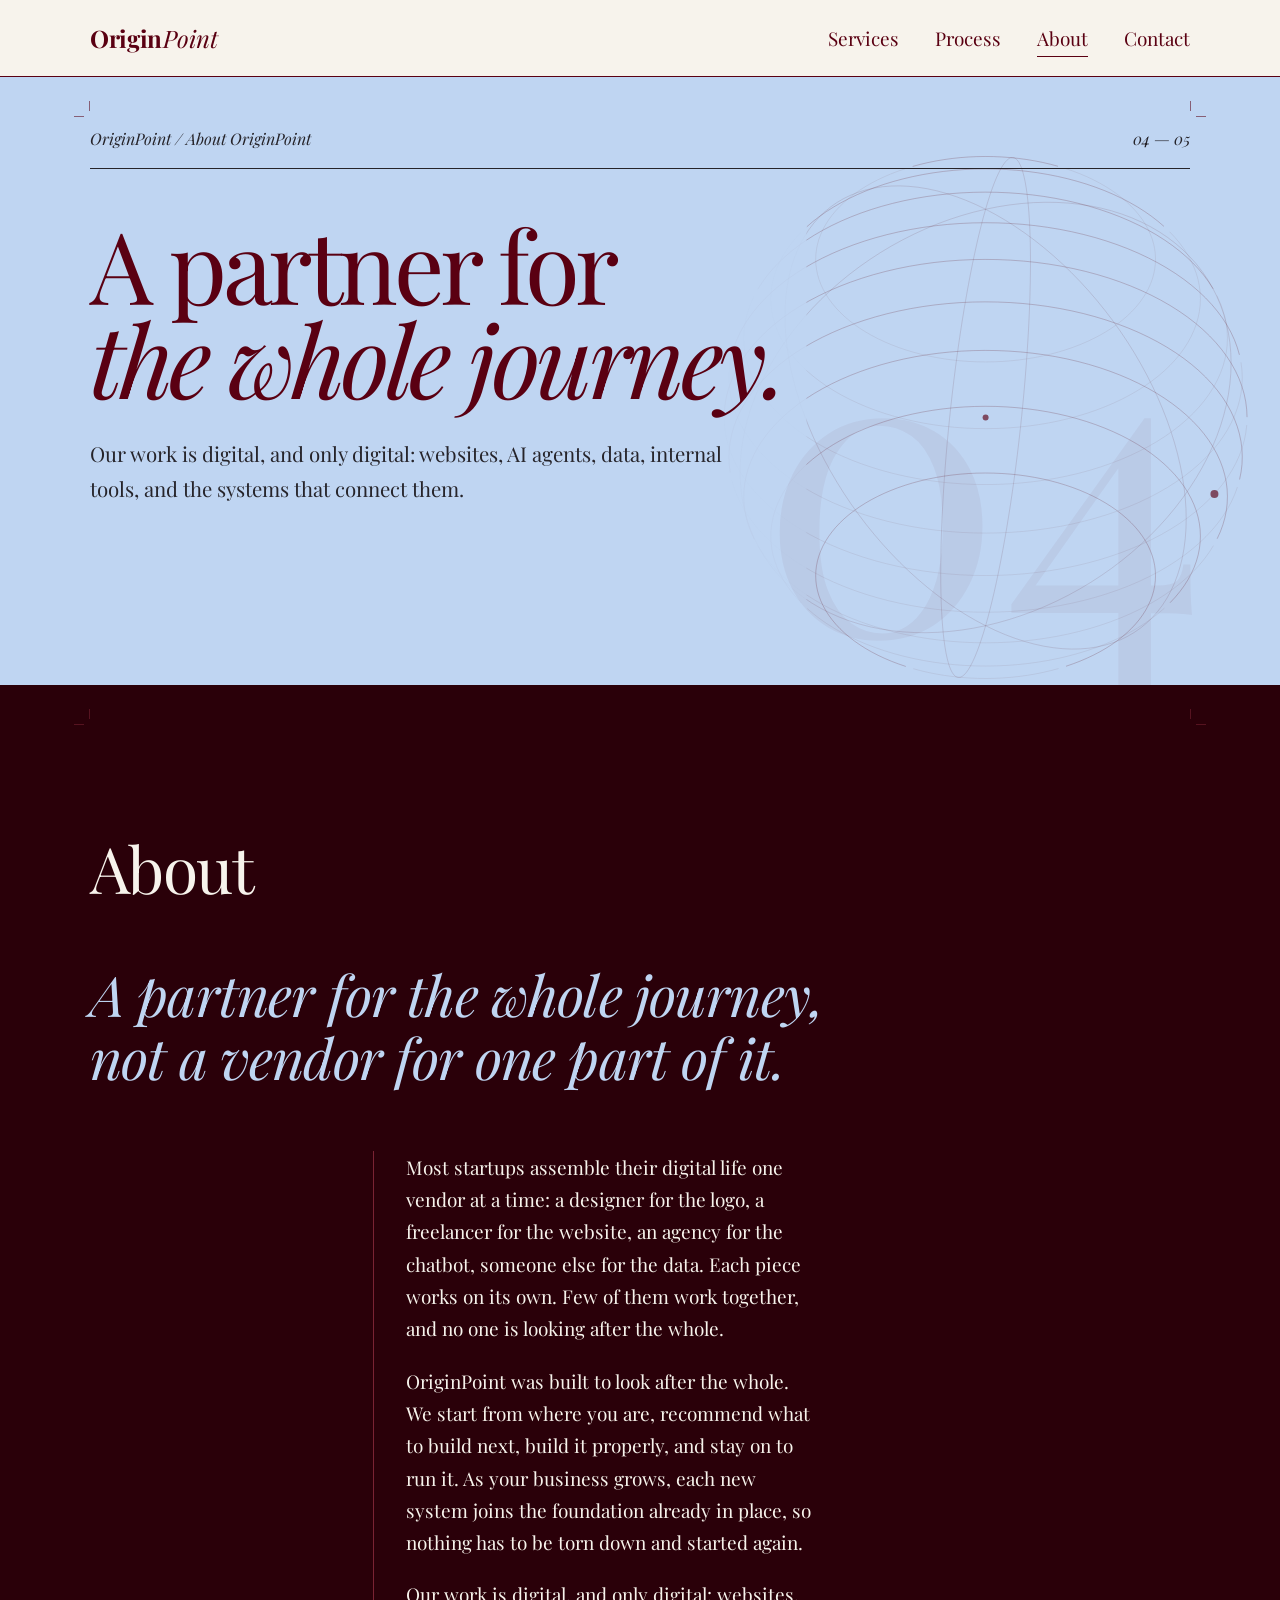
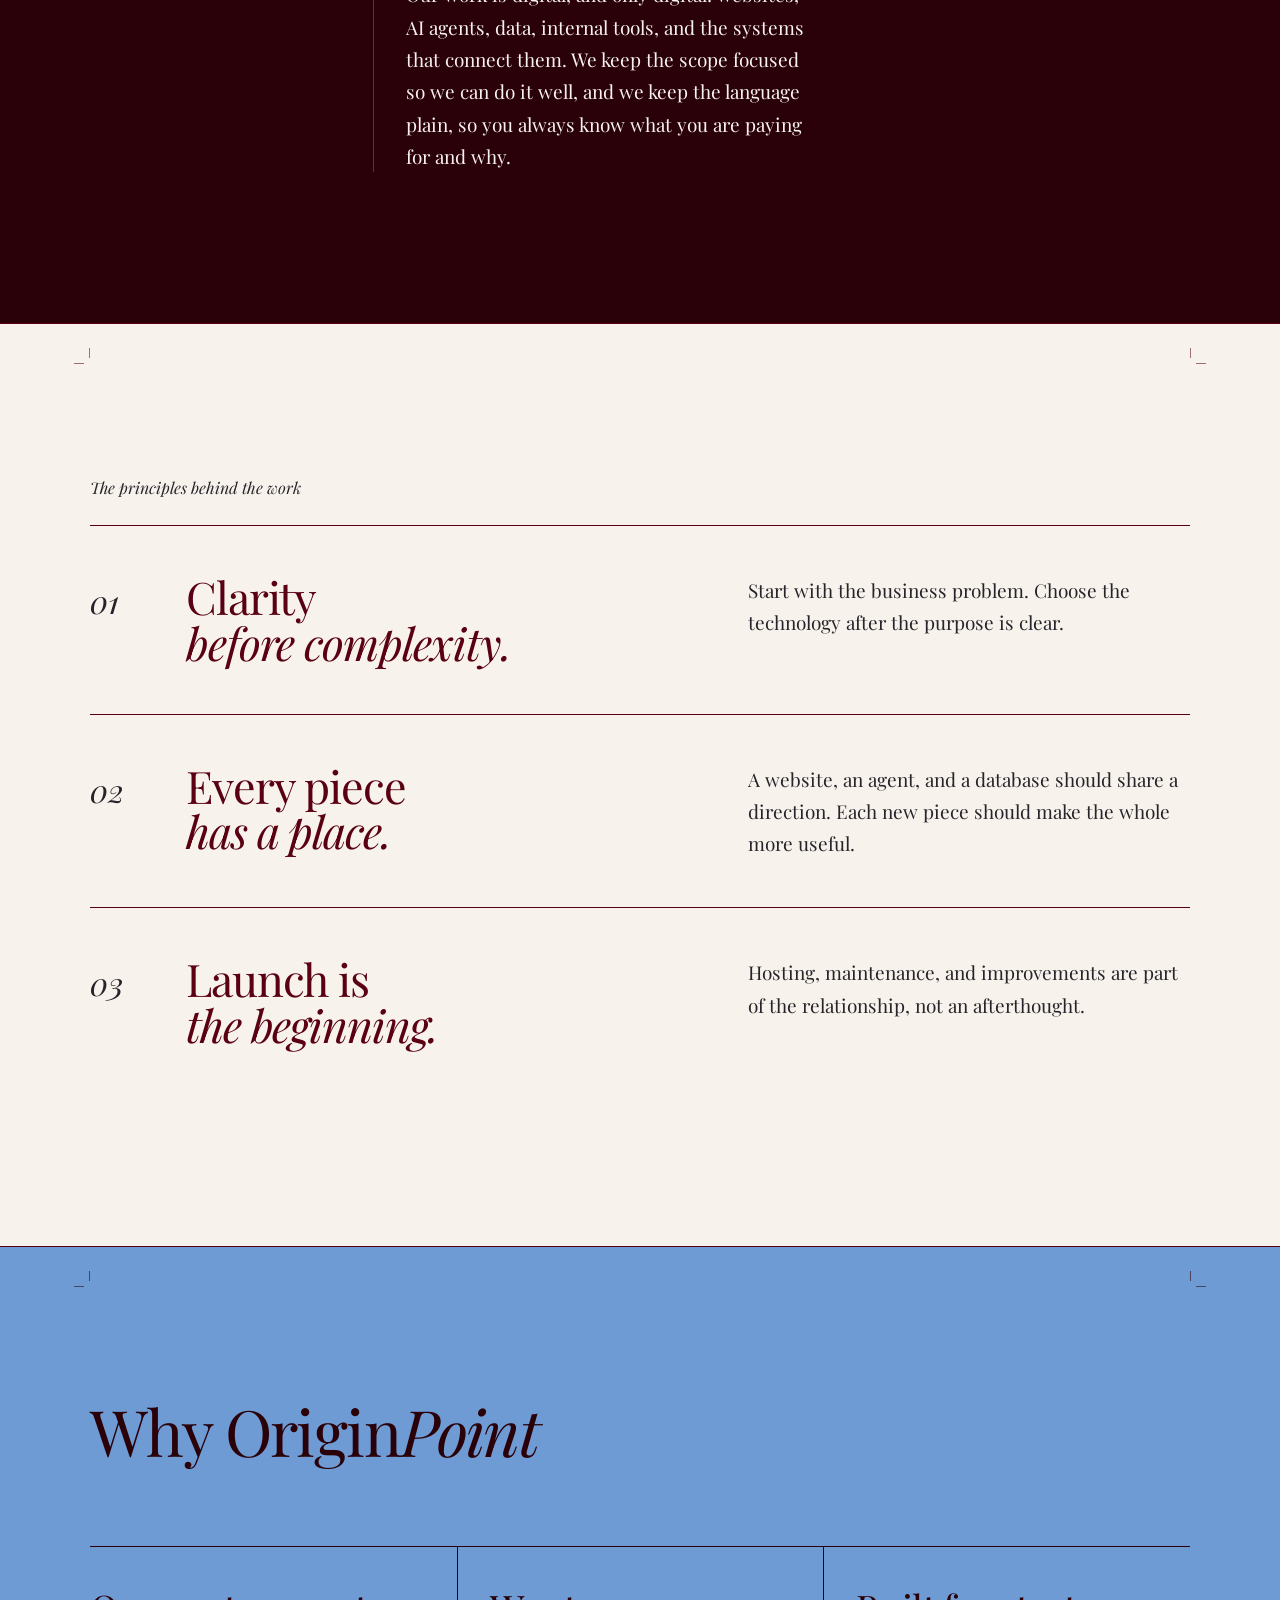
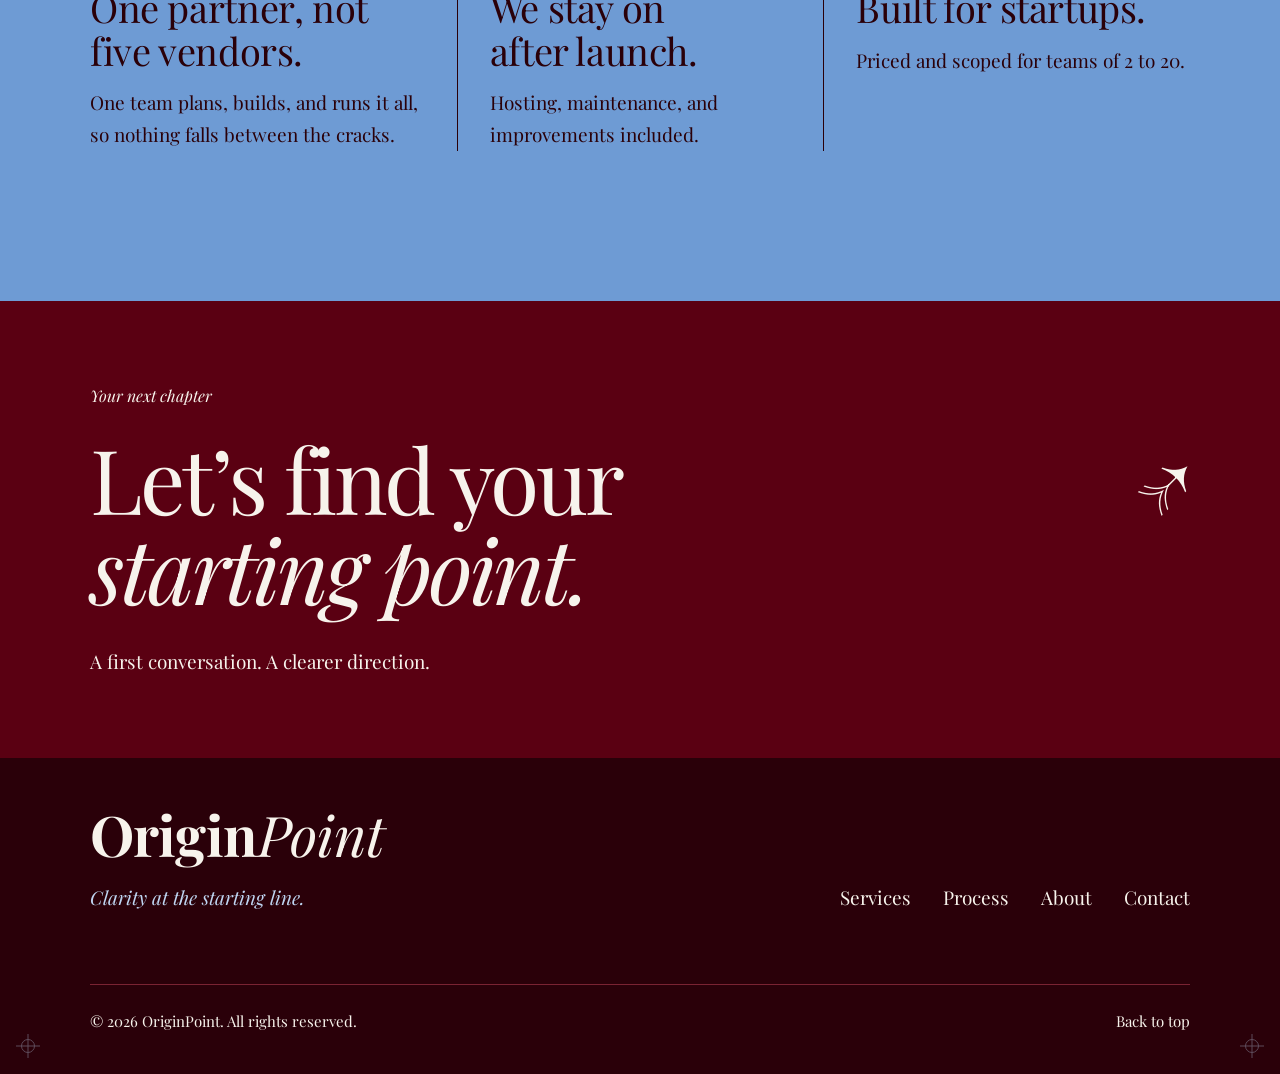
==== about.html @ c34316d6 "Cohesive motion and copy fixes across the site - flow.css/flow.js: one easing curve, the hero's head" ====
<!doctype html>
<html lang="en-GB">
<head>
  <meta charset="utf-8">
  <meta name="viewport" content="width=device-width, initial-scale=1">
  <title>Our approach — OriginPoint</title>
  <meta name="description" content="OriginPoint builds and manages everything digital a startup needs, from day zero onward: websites, AI agents, data, internal tools, and the integrations between them.">
  <meta name="theme-color" content="#F7F3EC">

  <meta property="og:type" content="website">
  <meta property="og:title" content="OriginPoint — Clarity at the starting line">
  <meta property="og:description" content="One digital partner for startups, from day zero onward.">

  <!-- Favicon: the origin point — a ring and a dot, in brand colours -->
  <link rel="icon" href="data:image/svg+xml,%3Csvg xmlns='http://www.w3.org/2000/svg' viewBox='0 0 32 32'%3E%3Crect width='32' height='32' fill='%23BFD5F2'/%3E%3Ccircle cx='16' cy='16' r='9.5' fill='none' stroke='%235A0012' stroke-width='1.5'/%3E%3Ccircle cx='16' cy='16' r='3' fill='%235A0012'/%3E%3C/svg%3E">

  <link rel="preconnect" href="https://fonts.googleapis.com">
  <link rel="preconnect" href="https://fonts.gstatic.com" crossorigin>
  <link rel="stylesheet" href="https://fonts.googleapis.com/css2?family=Playfair+Display:ital,wght@0,400..700;1,400..700&display=swap">
  <link rel="stylesheet" href="styles.css">
  <link rel="stylesheet" href="flow.css">

  <!-- Flags that JS is available, so the menu and reveals can start in their resting state -->
  <script>document.documentElement.classList.add("js");</script>
</head>

<body id="top">
  <a class="skip-link" href="#main">Skip to content</a>

  <!-- Registration mark from the brand sheet, drawn once and reused -->
  <svg class="sprite" aria-hidden="true" focusable="false">
    <symbol id="reg-mark" viewBox="0 0 24 24">
      <circle cx="12" cy="12" r="6.5" fill="none" stroke="currentColor"/>
      <path d="M12 0v24M0 12h24" fill="none" stroke="currentColor"/>
    </symbol>
  </svg>

  <!-- ============ 1. Header ============ -->
  <header class="site-header">
    <div class="container site-header__inner">
      <a class="logo" href="index.html"><span class="logo__origin">Origin</span><span class="logo__point">Point</span></a>

      <button class="nav-toggle" type="button" aria-expanded="false" aria-controls="site-nav">Menu</button>

      <nav class="site-nav" id="site-nav" aria-label="Primary">
        <ul class="site-nav__list" role="list">
          <li><a class="site-nav__link" href="services.html">Services</a></li>
          <li><a class="site-nav__link" href="process.html">Process</a></li>
          <li><a class="site-nav__link" href="about.html" aria-current="page">About</a></li>
          <li><a class="site-nav__link" href="contact.html">Contact</a></li>
        </ul>
      </nav>
    </div>
  </header>

  <main id="main"><section class="page-intro section section--sky"><div class="container"><div class="folio"><span>OriginPoint / About OriginPoint</span><span>04 — 05</span></div><h1>A partner for<br><i>the whole journey.</i></h1><p class="page-lede">Our work is digital, and only digital: websites, AI agents, data, internal tools, and the systems that connect them.</p><div class="chapter-symbol" aria-hidden="true">04</div></div></section><section class="section section--ink" id="about" aria-labelledby="about-title">
      <div class="container about">
        <h2 id="about-title">About</h2>
        <p class="pullquote">A partner for the whole journey, not a vendor for one part of it.</p>

        <div class="about__body">
          <p>Most startups assemble their digital life one vendor at a time: a designer for the logo, a freelancer for the website, an agency for the chatbot, someone else for the data. Each piece works on its own. Few of them work together, and no one is looking after the whole.</p>
          <p>OriginPoint was built to look after the whole. We start from where you are, recommend what to build next, build it properly, and stay on to run it. As your business grows, each new system joins the foundation already in place, so nothing has to be torn down and started again.</p>
          <p>Our work is digital, and only digital: websites, AI agents, data, internal tools, and the systems that connect them. We keep the scope focused so we can do it well, and we keep the language plain, so you always know what you are paying for and why.</p>
        </div>
      </div>
    </section><section class="section section--ivory"><div class="container"><p class="eyebrow">The principles behind the work</p><div class="principles"><article><span>01</span><h2>Clarity<br><i>before complexity.</i></h2><p>Start with the business problem. Choose the technology after the purpose is clear.</p></article><article><span>02</span><h2>Every piece<br><i>has a place.</i></h2><p>A website, an agent, and a database should share a direction. Each new piece should make the whole more useful.</p></article><article><span>03</span><h2>Launch is<br><i>the beginning.</i></h2><p>Hosting, maintenance, and improvements are part of the relationship, not an afterthought.</p></article></div></div></section><section class="section section--plate" id="why" aria-labelledby="why-title">
      <div class="container">
        <header class="section-head">
          <h2 id="why-title">Why Origin<span class="lockup-point">Point</span></h2>
        </header>

        <ul class="reasons" role="list">
          <li class="reason">
            <h3 class="reason__title">One partner, not five vendors.</h3>
            <p class="reason__desc">One team plans, builds, and runs it all, so nothing falls between the cracks.</p>
          </li>
          <li class="reason">
            <h3 class="reason__title">We stay on after launch.</h3>
            <p class="reason__desc">Hosting, maintenance, and improvements included.</p>
          </li>
          <li class="reason">
            <h3 class="reason__title">Built for startups.</h3>
            <p class="reason__desc">Priced and scoped for teams of 2 to 20.</p>
          </li>
        </ul>
      </div>
    </section><section class="section section--burgundy next-step"><div class="container"><p class="eyebrow">Your next chapter</p><a class="giant-link" href="contact.html">Let’s find your<br><i>starting point.</i><span aria-hidden="true">↗</span></a><p>A first conversation. A clearer direction.</p></div></section></main><footer class="site-footer">
    <svg class="reg reg--bl" aria-hidden="true" focusable="false"><use href="#reg-mark"/></svg>
    <svg class="reg reg--br" aria-hidden="true" focusable="false"><use href="#reg-mark"/></svg>

    <div class="container">
      <div class="site-footer__top">
        <div class="site-footer__brand">
          <a class="logo logo--large" href="index.html"><span class="logo__origin">Origin</span><span class="logo__point">Point</span></a>
          <p class="site-footer__tagline">Clarity at the starting line.</p>
        </div>

        <nav aria-label="Footer">
          <ul class="footer-nav" role="list">
            <li><a href="services.html">Services</a></li>
            <li><a href="process.html">Process</a></li>
            <li><a href="about.html">About</a></li>
            <li><a href="contact.html">Contact</a></li>
          </ul>
        </nav>
      </div>

      <div class="site-footer__bottom">
        <p>© <span id="year">2026</span> OriginPoint. All rights reserved.</p>
        <a href="#top">Back to top</a>
      </div>
    </div>
  </footer>

  <script src="site.js" defer></script>
  <script src="flow.js" defer></script></body></html>
---- styles.css ----
/* ==========================================================================
   OriginPoint — styles.css
   Mobile-first. Grouped in page order: tokens, base, shared components,
   then one block per section. Each block carries its own breakpoints.

   Breakpoints
     40em  (640px)  — header nav goes inline
     48em  (768px)  — hero lines stack, three-up reasons
     56em  (896px)  — offset service grid, alternating timeline, two-column about/contact
     64em  (1024px) — hero hint moves to the corner

   Layering (root stacking context)
     section backgrounds, grain, crop marks ....... z auto
     hero ripple canvas (bleeds into Services) .... z 1
     section content ............................... z 2
     sticky header .................................. z 50
   ========================================================================== */


/* --------------------------------------------------------------------------
   1. Tokens
   -------------------------------------------------------------------------- */
:root {
  /* Brand colours */
  --color-burgundy: #5A0012;   /* Deep Burgundy — logo, headings, accents, hairlines */
  --color-ink: #2A0009;        /* Near-black ink — dark fields, display type */
  --color-ink-light: #7A2333;  /* Lighter ink — numerals, hairlines on dark fields */
  --color-sky: #BFD5F2;        /* Pale Sky Blue — the hero field */
  --color-plate: #6E9BD4;      /* Deep plate blue — large rich fields */
  --color-wash: #E4EDF9;       /* Pale wash — quiet blue fields */
  --color-ivory: #F7F3EC;      /* Soft Ivory — header, cards, paper sections */
  --color-paper: #EFE8DC;      /* Warm paper — letter-like fields */
  --color-charcoal: #26242A;   /* Muted Charcoal — body copy on light fields */

  /* Contextual colours: each section re-points these */
  --text: var(--color-charcoal);
  --heading: var(--color-burgundy);
  --accent: var(--color-burgundy);
  --line: var(--color-burgundy);
  --focus: var(--color-burgundy);

  /* Type: a steep scale, so display sizes jump well clear of body copy */
  --font-serif: "Playfair Display", Georgia, "Times New Roman", serif;
  --step--1: 0.9375rem;                                   /* small italic labels */
  --step-0: clamp(1.0625rem, 1rem + 0.25vw, 1.1875rem);   /* body               */
  --step-1: clamp(1.375rem, 1.2rem + 0.7vw, 1.75rem);     /* h3                 */
  --step-2: clamp(1.25rem, 1.05rem + 0.9vw, 1.75rem);     /* intros, ledes      */
  --step-3: clamp(2.625rem, 1.6rem + 3vw, 4.25rem);       /* h2: 48px+ desktop  */
  --step-4: clamp(3rem, 0.5rem + 7.8vw, 7.5rem);          /* h1: 88px+ desktop  */
  --step-quote: clamp(2.125rem, 1.1rem + 3.6vw, 3.5rem);  /* pull-quote: 56px   */

  /* Lines and layout */
  --hairline: 1px solid var(--line);
  --content-width: 68.75rem;   /* 1100px */
  --measure: 56ch;             /* ≈72 characters of Playfair: under the 75 limit */
  --gutter: clamp(1.25rem, 5vw, 2.5rem);
  --section-space: clamp(5rem, 3rem + 8vw, 10rem);
  --header-height: 4rem;
}

@media (min-width: 40em) {
  :root { --header-height: 4.75rem; }
}


/* --------------------------------------------------------------------------
   2. Base
   -------------------------------------------------------------------------- */
*,
*::before,
*::after {
  box-sizing: border-box;
}

html {
  background-color: var(--color-ivory);
  -webkit-text-size-adjust: 100%;
  text-size-adjust: 100%;
  /* Anchor targets land below the sticky header. No smooth scrolling:
     motion is reserved for the three deliberate moments. */
  scroll-padding-top: var(--header-height);
}

body {
  margin: 0;
  background-color: var(--color-ivory);
  color: var(--text);
  font-family: var(--font-serif);
  font-size: var(--step-0);
  font-weight: 400;
  line-height: 1.7;
  font-kerning: normal;
  -webkit-font-smoothing: antialiased;
}

h1, h2, h3, p, ul, ol {
  margin: 0;
}

ul[role="list"],
ol[role="list"] {
  list-style: none;
  padding: 0;
}

h1, h2, h3 {
  color: var(--heading);
  font-weight: 400;
  line-height: 1.1;
  letter-spacing: -0.015em;
  text-wrap: balance;
}

h2 {
  font-size: var(--step-3);
  line-height: 1.02;
  letter-spacing: -0.025em;
}

h3 {
  font-size: var(--step-1);
  font-weight: 500;
  line-height: 1.25;
  letter-spacing: -0.01em;
}

p {
  text-wrap: pretty;
}

a {
  color: var(--accent);
  text-decoration-thickness: 1px;
  text-underline-offset: 0.25em;
}

svg {
  display: block;
}

input, button, select, textarea {
  font: inherit;
  color: inherit;
}

[hidden] {
  display: none !important;
}

::selection {
  background-color: var(--color-burgundy);
  color: var(--color-ivory);
}

/* Visible keyboard focus everywhere; the colour follows the field */
:focus-visible {
  outline: 2px solid var(--focus);
  outline-offset: 3px;
}


/* --------------------------------------------------------------------------
   3. Shared components
   -------------------------------------------------------------------------- */

/* Layout container: ~1100px max, side gutters on small screens */
.container {
  width: min(100% - 2 * var(--gutter), var(--content-width));
  margin-inline: auto;
}

.sprite {
  position: absolute;
  width: 0;
  height: 0;
  overflow: hidden;
}

/* Skip link: off-screen until focused */
.skip-link {
  position: absolute;
  top: 0.75rem;
  left: var(--gutter);
  z-index: 100;
  padding: 0.625rem 1rem;
  background-color: var(--color-burgundy);
  color: var(--color-ivory);
  text-decoration: none;
  transform: translateY(-200%);
}

.skip-link:focus {
  transform: none;
}

/* Logo lockup: bold roman "Origin" + italic "Point", set tight.
   Sized in em so it scales from the header to the footer unchanged. */
.logo {
  display: inline-block;
  color: var(--color-burgundy);
  font-family: var(--font-serif);
  font-size: 1.375rem;
  line-height: 1;
  letter-spacing: -0.015em;
  text-decoration: none;
  white-space: nowrap;
}

.logo__origin {
  font-weight: 700;
}

.logo__point {
  font-style: italic;
  font-weight: 400;
  letter-spacing: 0;
  margin-left: 0.03em;  /* keeps the italic P's foot clear of the n */
}

.logo--large {
  font-size: clamp(2.25rem, 1.5rem + 3vw, 3.5rem);
}

@media (min-width: 40em) {
  .logo { font-size: 1.5rem; }
  .logo--large { font-size: clamp(2.25rem, 1.5rem + 3vw, 3.5rem); }
}

/* "Point" in display type follows the logo: italic */
.lockup-point {
  font-style: italic;
  margin-left: 0.02em;
}

/* Primary button: burgundy fill, ivory text, square corners */
.button {
  display: inline-flex;
  align-items: center;
  justify-content: center;
  min-height: 3.5rem;
  padding: 0.75rem 2rem;
  border: 1px solid var(--color-burgundy);
  border-radius: 0;
  background-color: var(--color-burgundy);
  color: var(--color-ivory);
  font-size: 1.125rem;
  line-height: 1.2;
  text-decoration: none;
  cursor: pointer;
}

.button:hover {
  background-color: transparent;
  color: var(--color-burgundy);
}

/* Section scaffolding */
.section {
  color: var(--text);
  position: relative;
  padding-block: var(--section-space);
}

.section + .section {
  border-top: 1px solid var(--color-burgundy);
}

/* Content sits above the backgrounds and above the hero canvas's bleed */
.section > .container {
  position: relative;
  z-index: 2;
}

/* Fields, and the contextual colours each one sets */
.section--sky   { background-color: var(--color-sky); }
.section--ivory { background-color: var(--color-ivory); }
.section--paper { background-color: var(--color-paper); }
.section--wash  { background-color: var(--color-wash); }

.section--plate {
  background-color: var(--color-plate);
  --text: var(--color-ink);
  --heading: var(--color-ink);
  --accent: var(--color-ink);
  --line: var(--color-ink);
  --focus: var(--color-ink);
}

.section--ink {
  background-color: var(--color-ink);
  --text: var(--color-ivory);
  --heading: var(--color-ivory);
  --accent: var(--color-sky);
  --line: var(--color-ink-light);
  --focus: var(--color-sky);
}

.section-head {
  margin-bottom: clamp(3rem, 2rem + 4vw, 6rem);
}

.section-intro {
  max-width: 29em;
  margin-top: clamp(1.25rem, 1rem + 1vw, 2rem);
  font-size: var(--step-2);
  line-height: 1.5;
}

/* Paper grain: ivory and paper fields only, well behind the content */
.section--grain::before {
  content: "";
  position: absolute;
  inset: 0;
  pointer-events: none;
  opacity: 0.04;
  background-image: url("data:image/svg+xml,%3Csvg xmlns='http://www.w3.org/2000/svg' width='180' height='180'%3E%3Cfilter id='g'%3E%3CfeTurbulence type='fractalNoise' baseFrequency='0.9' numOctaves='3' stitchTiles='stitch'/%3E%3CfeColorMatrix values='1 0 0 0 0 1 0 0 0 0 1 0 0 0 0 0 0 0 0 1'/%3E%3C/filter%3E%3Crect width='100%25' height='100%25' filter='url(%23g)'/%3E%3C/svg%3E");
  background-size: 180px 180px;
}

/* Crop marks at the top corners of each section's content area */
.section:not(.hero)::after {
  content: "";
  position: absolute;
  top: 1.5rem;
  left: 0;
  right: 0;
  width: calc(min(100% - 2 * var(--gutter), var(--content-width)) + 2rem);
  height: 1rem;
  margin-inline: auto;
  pointer-events: none;
  background-color: var(--line);
  opacity: 0.55;
  -webkit-mask:
    url("data:image/svg+xml,%3Csvg xmlns='http://www.w3.org/2000/svg' viewBox='0 0 16 16'%3E%3Cpath d='M15.5 0v10M0 15.5h10' stroke='%23000' fill='none'/%3E%3C/svg%3E") left top / 1rem 1rem no-repeat,
    url("data:image/svg+xml,%3Csvg xmlns='http://www.w3.org/2000/svg' viewBox='0 0 16 16'%3E%3Cpath d='M0.5 0v10M6 15.5h10' stroke='%23000' fill='none'/%3E%3C/svg%3E") right top / 1rem 1rem no-repeat;
  mask:
    url("data:image/svg+xml,%3Csvg xmlns='http://www.w3.org/2000/svg' viewBox='0 0 16 16'%3E%3Cpath d='M15.5 0v10M0 15.5h10' stroke='%23000' fill='none'/%3E%3C/svg%3E") left top / 1rem 1rem no-repeat,
    url("data:image/svg+xml,%3Csvg xmlns='http://www.w3.org/2000/svg' viewBox='0 0 16 16'%3E%3Cpath d='M0.5 0v10M6 15.5h10' stroke='%23000' fill='none'/%3E%3C/svg%3E") right top / 1rem 1rem no-repeat;
}

/* Registration crosshairs in the page corners */
.reg {
  position: absolute;
  z-index: 2;
  width: 1.5rem;
  height: 1.5rem;
  color: var(--line);
  opacity: 0.5;
  pointer-events: none;
}

.reg--tl { top: 1rem; left: 1rem; }
.reg--tr { top: 1rem; right: 1rem; }
.reg--bl { bottom: 1rem; left: 1rem; }
.reg--br { bottom: 1rem; right: 1rem; }


/* --------------------------------------------------------------------------
   4. Header
   -------------------------------------------------------------------------- */
.site-header {
  position: sticky;
  top: 0;
  z-index: 50;
  background-color: var(--color-ivory);
  border-bottom: 1px solid var(--color-burgundy);
}

.site-header__inner {
  display: flex;
  flex-wrap: wrap;
  align-items: center;
  justify-content: space-between;
  gap: 0.5rem 2rem;
  min-height: var(--header-height);
  padding-block: 0.625rem;
}

.site-nav__list {
  display: flex;
  flex-wrap: wrap;
  gap: 0.25rem 2.25rem;
}

.site-nav__link {
  color: var(--color-burgundy);
  text-decoration: none;
}

.site-nav__link:hover {
  text-decoration: underline;
}

/* Menu toggle: only shown on small screens, and only when JS is running */
.nav-toggle {
  display: none;
  align-items: center;
  min-height: 2.75rem;
  padding: 0.25rem 1.125rem;
  border: 1px solid var(--color-burgundy);
  border-radius: 0;
  background-color: transparent;
  color: var(--color-burgundy);
  font-size: var(--step--1);
  cursor: pointer;
}

.nav-toggle[aria-expanded="true"] {
  background-color: var(--color-burgundy);
  color: var(--color-ivory);
}

/* Small screens only */
@media (max-width: 39.9375em) {
  /* Without JS: links wrap onto a second row under the logo */
  .site-nav {
    flex-basis: 100%;
  }

  /* With JS: links collapse into a panel below the header */
  .js .nav-toggle {
    display: inline-flex;
  }

  .js .site-nav {
    display: none;
    position: absolute;
    top: calc(100% + 1px);  /* sit just below the header's hairline */
    left: 0;
    right: 0;
    background-color: var(--color-ivory);
    border-bottom: 1px solid var(--color-burgundy);
  }

  .js .site-header.is-open .site-nav {
    display: block;
  }

  .js .site-nav__list {
    flex-direction: column;
    gap: 0;
    width: min(100% - 2 * var(--gutter), var(--content-width));
    margin-inline: auto;
    padding-block: 0.5rem 1rem;
  }

  .js .site-nav__list li + li {
    border-top: 1px solid var(--color-burgundy);
  }

  .js .site-nav__link {
    display: block;
    padding-block: 0.875rem;
    font-size: 1.375rem;
  }
}


/* --------------------------------------------------------------------------
   5. Hero — type over the live ripple field
   -------------------------------------------------------------------------- */
.hero {
  display: flex;
  align-items: flex-end;
  min-height: calc(100vh - var(--header-height));
  min-height: calc(100svh - var(--header-height));
  padding-block: clamp(7rem, 16vh, 11rem) clamp(3.5rem, 9vh, 6.5rem);
  --heading: var(--color-ink);
}

/* Full-bleed; JS sizes its height to the hero plus a bleed into Services */
.hero__canvas {
  position: absolute;
  top: 0;
  left: 0;
  z-index: 1;
  display: block;
  width: 100%;
  height: 100%;
  pointer-events: none;
}

.hero__title {
  font-size: var(--step-4);
  line-height: 0.92;
  letter-spacing: -0.035em;
}

/* Echoes the logo: a roman line, then an italic one */
.hero__line--italic {
  color: var(--color-burgundy);
  font-style: italic;
  letter-spacing: -0.025em;
}

.hero__lede {
  max-width: 24em;
  margin-top: clamp(1.75rem, 1rem + 2.5vw, 3rem);
  font-size: var(--step-2);
  line-height: 1.5;
}

.hero__actions {
  margin-top: clamp(2rem, 1.5rem + 1.5vw, 3rem);
}

/* Interaction hint: only when JS runs and motion is allowed */
.hero__hint {
  display: none;
  width: fit-content;
  margin-top: 2rem;
  color: var(--color-burgundy);
  font-size: var(--step--1);
  font-style: italic;
}

.js .hero__hint {
  display: block;
}

.hero__hint-touch {
  display: none;
}

@media not all and (hover: hover) and (pointer: fine) {
  .hero__hint-pointer { display: none; }
  .hero__hint-touch   { display: inline; }
}

@media (prefers-reduced-motion: reduce) {
  .js .hero__hint { display: none; }
}

/* Lines stack where the brand sheet breaks them, once there's room */
@media (min-width: 48em) {
  .hero__line {
    display: block;
    width: fit-content;
  }
}

@media (min-width: 64em) {
  .hero__hint {
    position: absolute;
    right: 0;
    bottom: 0;
    margin: 0;
  }
}

/* --------------------------------------------------------------------------
   6. What we do — offset service cards
   Mobile: a staggered stack. Wide: a 12-column grid where the cards sit at
   different heights, card 3 steps in off the left edge, and card 4 drops
   through the section boundary into How we work.
   -------------------------------------------------------------------------- */
.services {
  --cross: 2.5rem;  /* how far card 4 crosses into the next field */
  display: grid;
  gap: 1.25rem;
  /* Cancel the section's bottom padding, then overshoot it by --cross */
  margin-bottom: calc(-1 * (var(--section-space) + var(--cross)));
}

.service {
  display: flex;
  flex-direction: column;
  padding: clamp(1.75rem, 1.25rem + 2vw, 3rem);
  border: 1px solid var(--color-burgundy);
  background-color: var(--color-ivory);
}

.service:nth-child(odd)  { margin-right: clamp(1.5rem, 8vw, 4rem); }
.service:nth-child(even) { margin-left: clamp(1.5rem, 8vw, 4rem); }

.service__index {
  display: block;
  margin-bottom: 1.5rem;
  color: var(--color-ink-light);
  font-size: clamp(2.5rem, 2rem + 2vw, 3.75rem);
  font-style: italic;
  line-height: 1;
  letter-spacing: -0.02em;
}

.service__title {
  font-size: clamp(1.5rem, 1.25rem + 1vw, 2.125rem);
  font-weight: 400;
}

.service__desc {
  max-width: var(--measure);
  margin-top: 1rem;
}

.service__stage {
  margin-top: auto;
  padding-top: 2rem;
  color: var(--color-burgundy);
  font-size: var(--step--1);
  font-style: italic;
}

/* Card 1: the core offer, set in solid burgundy */
.service--feature {
  --heading: var(--color-ivory);
  --focus: var(--color-sky);
  background-color: var(--color-burgundy);
  color: var(--color-ivory);
}

.service--feature .service__title {
  font-size: clamp(1.75rem, 1.3rem + 1.8vw, 2.75rem);
}

.service--feature .service__index,
.service--feature .service__stage {
  color: var(--color-sky);
}

.service--sky {
  background-color: var(--color-sky);
}

@media (min-width: 56em) {
  .services {
    --cross: 5rem;
    grid-template-columns: repeat(12, minmax(0, 1fr));
    column-gap: clamp(1.5rem, 3vw, 2.5rem);
    row-gap: 0;
    align-items: start;
  }

  .service:nth-child(n) {
    margin: 0;
  }

  .service:nth-child(1) {
    grid-column: 1 / span 6;
    grid-row: 1;
    min-height: 27rem;
  }

  .service:nth-child(2) {
    grid-column: 8 / span 5;
    grid-row: 1;
    margin-top: 9rem;
  }

  /* Steps one column in: deliberately off the left edge */
  .service:nth-child(3) {
    grid-column: 2 / span 5;
    grid-row: 2;
    margin-top: 3rem;
    margin-bottom: 10rem;
  }

  /* Bottom-aligned in its row, so exactly --cross of it crosses the boundary */
  .service:nth-child(4) {
    grid-column: 8 / span 5;
    grid-row: 2;
    align-self: end;
  }
}


/* --------------------------------------------------------------------------
   7. How we work — off-centre timeline
   Each stage has a rail with a pin and one ring; a hairline runs from each
   ring to the next. Wide screens set the rail at ~40% and alternate the
   content either side of it.
   -------------------------------------------------------------------------- */
.timeline {
  --pin: 0.625rem;
  --ring: 2.25rem;
  --rail: 2.25rem;
  --gap: clamp(2.75rem, 2rem + 3vw, 4.5rem);
  --pin-top: 0.48rem;                     /* centres the pin on the first text line */
  display: grid;
  gap: var(--gap);
}

.stage {
  display: grid;
  grid-template-columns: var(--rail) minmax(0, 1fr);
  column-gap: 1.25rem;
}

.stage__rail {
  position: relative;
  grid-column: 1;
  grid-row: 1 / span 2;
}

.stage__meta,
.stage__body {
  grid-column: 2;
}

.stage__pin {
  position: absolute;
  top: var(--pin-top);
  left: calc(50% - var(--pin) / 2);
  width: var(--pin);
  height: var(--pin);
  border-radius: 50%;
  background-color: var(--color-burgundy);
}

.stage__ring {
  position: absolute;
  top: calc(var(--pin-top) + var(--pin) / 2 - var(--ring) / 2);
  left: calc(50% - var(--ring) / 2);
  width: var(--ring);
  height: var(--ring);
  border: 1px solid var(--color-burgundy);
  border-radius: 50%;
}

/* The line: from the bottom of this ring to the top of the next */
.stage__rail::after {
  content: "";
  position: absolute;
  top: calc(var(--pin-top) + var(--pin) / 2 + var(--ring) / 2);
  bottom: calc(-1 * (var(--gap) + var(--pin-top) + var(--pin) / 2 - var(--ring) / 2));
  left: calc(50% - 0.5px);
  border-left: 1px solid var(--color-burgundy);
}

.stage:last-child .stage__rail::after {
  display: none;
}

.stage__meta {
  font-size: var(--step--1);
  font-style: italic;
}

.stage__number {
  color: var(--color-burgundy);
}

.stage__title {
  margin-top: 0.25rem;
  font-size: clamp(1.5rem, 1.2rem + 1.2vw, 2.25rem);
  font-weight: 400;
}

.stage__desc {
  max-width: var(--measure);
  margin-top: 0.5rem;
}

@media (min-width: 56em) {
  .timeline {
    --rail: 5rem;
    --title-lh: calc(clamp(1.5rem, 1.2rem + 1.2vw, 2.25rem) * 1.2);
    --pin-top: calc(var(--title-lh) / 2 - var(--pin) / 2);
  }

  .stage {
    grid-template-columns: minmax(0, 4fr) var(--rail) minmax(0, 6fr);
    column-gap: 0;
  }

  .stage__rail {
    grid-column: 2;
    grid-row: 1;
  }

  .stage__meta,
  .stage__body {
    grid-row: 1;
  }

  /* Odd stages: label left of the line, content right */
  .stage:nth-child(odd) .stage__meta { grid-column: 1; padding-right: 1.75rem; text-align: right; }
  .stage:nth-child(odd) .stage__body { grid-column: 3; padding-left: 1.75rem; }

  /* Even stages: content left of the line, label right */
  .stage:nth-child(even) .stage__body { grid-column: 1; padding-right: 1.75rem; text-align: right; }
  .stage:nth-child(even) .stage__meta { grid-column: 3; padding-left: 1.75rem; }

  .stage:nth-child(even) .stage__desc {
    margin-left: auto;
  }

  .stage__number {
    display: block;
    font-size: var(--step-1);
    line-height: var(--title-lh);
  }

  .stage__when {
    display: block;
    margin-top: 0.25rem;
  }

  .stage__sep {
    display: none;
  }

  .stage__title {
    margin-top: 0;
    line-height: 1.2;
  }
}


/* --------------------------------------------------------------------------
   8. Why OriginPoint — the plate-blue field
   -------------------------------------------------------------------------- */
.reasons {
  display: grid;
  border-top: 1px solid var(--line);
}

.reason {
  padding-block: 2rem;
}

.reason + .reason {
  border-top: 1px solid var(--line);
}

.reason__title {
  font-size: clamp(1.625rem, 1.2rem + 1.5vw, 2.375rem);
  font-weight: 400;
  line-height: 1.12;
}

.reason__desc {
  max-width: 24em;
  margin-top: 0.875rem;
}

@media (min-width: 48em) {
  .reasons {
    grid-template-columns: repeat(3, minmax(0, 1fr));
  }

  .reason {
    padding: 2.5rem 2rem 0;
  }

  .reason:first-child { padding-left: 0; }
  .reason:last-child  { padding-right: 0; }

  .reason + .reason {
    border-top: 0;
    border-left: 1px solid var(--line);
  }
}


/* --------------------------------------------------------------------------
   9. About — the dark field
   A wide pull-quote, then a narrow column of prose inset from the left,
   with the space to its right left open.
   -------------------------------------------------------------------------- */
.about {
  display: grid;
  row-gap: clamp(2rem, 1.5rem + 3vw, 4rem);
}

.pullquote {
  max-width: 17em;
  color: var(--color-sky);
  font-size: var(--step-quote);
  font-style: italic;
  line-height: 1.12;
  letter-spacing: -0.015em;
  text-wrap: balance;
}

.about__body {
  max-width: 30em;
  padding-left: 1.25rem;
  border-left: 1px solid var(--line);
}

.about__body p + p {
  margin-top: 1.25rem;
}

@media (min-width: 56em) {
  .about {
    grid-template-columns: repeat(12, minmax(0, 1fr));
    column-gap: 2rem;
  }

  .about > h2      { grid-column: 1 / -1; }
  .pullquote       { grid-column: 1 / span 11; }
  .about__body     { grid-column: 4 / span 5; padding-left: 2rem; }
}


/* --------------------------------------------------------------------------
   10. Contact — the paper field
   -------------------------------------------------------------------------- */
.contact {
  display: grid;
  gap: 2.5rem;
}

.contact__intro .section-intro {
  max-width: 20em;
}

.form {
  display: grid;
  gap: 1.625rem;
}

.form__note {
  font-size: var(--step--1);
  font-style: italic;
}

.field__label {
  display: block;
  margin-bottom: 0.5rem;
  color: var(--color-burgundy);
  font-weight: 500;
  line-height: 1.4;
}

.field__hint {
  margin: -0.25rem 0 0.5rem;
  font-size: var(--step--1);
  font-style: italic;
}

.field__control {
  display: block;
  width: 100%;
  min-height: 3.25rem;
  padding: 0.75rem 1rem;
  border: 1px solid var(--color-burgundy);
  border-radius: 0;
  background-color: var(--color-ivory);
  color: var(--color-charcoal);
  font-size: 1.0625rem;  /* 17px: avoids iOS zoom on focus */
  line-height: 1.5;
}

.field__control--textarea {
  min-height: 9.5rem;
  resize: vertical;
}

.field__control--select {
  appearance: none;
  padding-right: 3rem;
  background-image: url("data:image/svg+xml,%3Csvg xmlns='http://www.w3.org/2000/svg' viewBox='0 0 14 8'%3E%3Cpath d='M1 1l6 6 6-6' fill='none' stroke='%235A0012' stroke-width='1.25'/%3E%3C/svg%3E");
  background-position: right 1.125rem center;
  background-repeat: no-repeat;
  background-size: 0.875rem auto;
  cursor: pointer;
}

.field__control:focus-visible {
  outline-offset: 2px;
}

/* Invalid fields use a heavier border and an inline error message. */
.field__control[aria-invalid="true"] {
  border-width: 2px;
}

.field__error {
  margin-top: 0.5rem;
  color: var(--color-burgundy);
  font-size: var(--step--1);
  font-style: italic;
  line-height: 1.5;
}

.form__actions {
  margin-top: 0.25rem;
}

/* Success message, shown in place of the form */
.form-success {
  padding: clamp(2rem, 1.5rem + 2vw, 3rem);
  border: 1px solid var(--color-burgundy);
  background-color: var(--color-ivory);
}

.form-success__title {
  font-size: var(--step-3);
  font-weight: 400;
}

/* Focused by script so screen readers announce it; it isn't interactive */
.form-success__title:focus {
  outline: none;
}

.form-success p {
  max-width: 30em;
  margin-top: 1rem;
}

@media (min-width: 56em) {
  .contact {
    grid-template-columns: minmax(0, 5fr) minmax(0, 6fr);
    column-gap: 5rem;
  }
}


/* --------------------------------------------------------------------------
   11. Footer — ink
   -------------------------------------------------------------------------- */
.site-footer {
  position: relative;
  padding-block: clamp(4rem, 3rem + 4vw, 6rem) 2.5rem;
  border-top: 1px solid var(--color-burgundy);
  background-color: var(--color-ink);
  color: var(--color-ivory);
  --accent: var(--color-ivory);
  --line: var(--color-ink-light);
  --focus: var(--color-sky);
}

.site-footer .logo {
  color: var(--color-ivory);
}

.site-footer .reg {
  color: var(--color-sky);
  opacity: 0.35;
}

.site-footer__top {
  display: grid;
  gap: 2.5rem;
}

.site-footer__tagline {
  margin-top: 1rem;
  color: var(--color-sky);
  font-style: italic;
}

.footer-nav {
  display: flex;
  flex-wrap: wrap;
  gap: 0.5rem 2rem;
}

.site-footer a:not(.logo) {
  text-decoration: none;
}

.site-footer a:not(.logo):hover {
  text-decoration: underline;
}

.site-footer__bottom {
  display: flex;
  flex-wrap: wrap;
  justify-content: space-between;
  gap: 0.5rem 2rem;
  margin-top: clamp(3rem, 2rem + 3vw, 4.5rem);
  padding-top: 1.5rem;
  border-top: 1px solid var(--line);
  font-size: var(--step--1);
}

@media (min-width: 48em) {
  .site-footer__top {
    grid-template-columns: minmax(0, 1fr) auto;
    align-items: end;
  }
}


/* --------------------------------------------------------------------------
   12. Motion
   Three moments in total: the hero ripple field (canvas, in JS), the
   timeline rings, and the pull-quote. The last two only hide their
   subjects when JS is running and motion is allowed, so nothing is ever
   left invisible.
   -------------------------------------------------------------------------- */
@media (prefers-reduced-motion: no-preference) {
  .js .stage__ring {
    opacity: 0;
    transform: scale(0.3);
  }

  .js .stage.is-inview .stage__ring {
    animation: ring-in 900ms cubic-bezier(0.2, 0.7, 0.2, 1) var(--reveal-delay, 0ms) both;
  }

  .js .pullquote {
    opacity: 0;
    transform: translateY(1.5rem);
  }

  .js .pullquote.is-inview {
    animation: rise-in 1200ms cubic-bezier(0.2, 0.7, 0.2, 1) both;
  }
}

@keyframes ring-in {
  from { opacity: 0; transform: scale(0.3); }
  to   { opacity: 1; transform: none; }
}

@keyframes rise-in {
  from { opacity: 0; transform: translateY(1.5rem); }
  to   { opacity: 1; transform: none; }
}

/* Multi-page editorial system */
.eyebrow,.folio{font-size:1rem;font-style:italic;margin-bottom:1.5rem}.folio{display:flex;justify-content:space-between;border-bottom:1px solid currentColor;padding-bottom:1rem;gap:1rem}.page-intro{overflow:hidden;padding-block:3rem 6rem}.page-intro>.container{min-height:29rem}.page-intro h1{position:relative;z-index:1;font-size:clamp(3rem,7.8vw,7.5rem);line-height:.94;max-width:12em;letter-spacing:-.045em;margin-top:3rem}.page-intro h1 i{font-weight:400;color:var(--color-burgundy)}.page-lede{max-width:32em;font-size:clamp(1.1rem,1.6vw,1.5rem);margin-top:2rem;position:relative;z-index:1}.chapter-symbol{position:absolute;right:-.04em;bottom:-.2em;font-size:clamp(12rem,32vw,30rem);line-height:1;color:var(--color-burgundy);opacity:.07;pointer-events:none}.site-nav__link[aria-current=page]{text-decoration:underline;text-underline-offset:.4em}.hero .eyebrow{color:var(--color-burgundy)}.hero{padding-top:6rem}.hero-directory{display:grid;grid-template-columns:repeat(3,1fr)}.directory-section{padding-block:0}.hero-directory a{padding:2rem 1.5rem;text-decoration:none;font-size:1.4rem;position:relative;border-left:1px solid var(--line)}.hero-directory a:last-child{border-right:1px solid var(--line)}.hero-directory span{display:block;font-size:.9rem;font-style:italic;margin-bottom:1rem}.hero-directory b{display:block;font-size:2rem;font-weight:400;margin-top:1rem}.hero-directory a:hover{background:var(--color-burgundy);color:var(--color-ivory)}.section--burgundy{background:var(--color-burgundy);--text:var(--color-ivory);--heading:var(--color-ivory);--accent:var(--color-ivory);--focus:var(--color-sky)}.next-step{padding-block:5rem}.giant-link{display:block;position:relative;font-size:clamp(3rem,7vw,7rem);line-height:1;text-decoration:none;letter-spacing:-.035em;padding-right:1em}.giant-link span{position:absolute;right:0;top:0}.giant-link:hover i{text-decoration:underline;text-decoration-thickness:1px;text-underline-offset:.1em}.next-step>div>p:last-child{margin-top:2rem}.text-link{display:inline-block;margin-top:2rem;text-decoration-thickness:1px}.system-layout{display:grid;grid-template-columns:1fr 1.1fr;gap:5rem;align-items:center}.system-layout h2,.cap-layout h3{font-size:clamp(2.5rem,4vw,4.5rem)}.system-controls{display:grid;grid-template-columns:repeat(4,1fr);border:1px solid var(--color-ink-light)}.system-controls button{cursor:pointer;border:0;border-right:1px solid var(--color-ink-light);padding:1rem .5rem;background:transparent;color:var(--color-ivory);font-size:.95rem}.system-controls button:last-child{border-right:0}.system-controls button[aria-pressed=true]{background:var(--color-sky);color:var(--color-ink)}.system-result{border:1px solid var(--color-ink-light);border-top:0;padding:2.5rem;min-height:24rem;position:relative}.system-number{font-size:5rem;font-style:italic;color:var(--color-sky);line-height:1}.system-result h3{font-size:2rem;margin:2rem 0 1rem}.sample-label{display:block;font-size:.9rem;font-style:italic;color:var(--color-sky);margin-top:2rem}.system-track{display:flex;justify-content:space-between;position:relative;margin:3rem 1rem 0;border-top:1px solid var(--color-ink-light)}.system-track span{width:1rem;height:1rem;border:1px solid var(--color-sky);border-radius:50%;margin-top:-.5rem;background:var(--color-ink)}.system-track span.active{background:var(--color-sky);outline:1px solid var(--color-sky);outline-offset:6px}.cap-layout{display:grid;grid-template-columns:1fr 1.1fr;gap:4rem;margin-top:4rem}.cap-buttons button{display:flex;width:100%;justify-content:space-between;text-align:left;padding:1.5rem 0;border:0;border-top:1px solid var(--color-ink-light);background:transparent;color:var(--color-ivory);font-size:clamp(1.2rem,2vw,1.75rem);cursor:pointer}.cap-buttons button:last-child{border-bottom:1px solid var(--color-ink-light)}.cap-buttons button span{font-size:.95rem;font-style:italic;margin-left:1rem}.cap-buttons button[aria-pressed=true]{color:var(--color-sky);padding-left:1rem;border-left:3px solid var(--color-sky)}.cap-result{background:var(--color-sky);color:var(--color-ink);--heading:var(--color-ink);--focus:var(--color-burgundy);padding:3rem;min-height:30rem}.cap-result h3{margin-bottom:1.5rem;line-height:1.03}.cap-result ul{padding-left:1.2rem;margin:1.5rem 0 2rem}.cap-result li{margin-bottom:.5rem}.stage-picker{display:grid;grid-template-columns:repeat(5,1fr);border:1px solid var(--color-burgundy)}.stage-picker button{background:transparent;color:var(--color-burgundy);border:0;border-right:1px solid var(--color-burgundy);padding:1.5rem .75rem;cursor:pointer;text-align:left;font-size:1rem}.stage-picker button:last-child{border:0}.stage-picker button span{display:block;font-size:2rem;font-style:italic;margin-bottom:1rem}.stage-picker button[aria-pressed=true]{background:var(--color-burgundy);color:var(--color-ivory)}.plan-result{background:var(--color-paper);padding:clamp(1.5rem,4vw,4rem);border:1px solid var(--color-burgundy);border-top:0;min-height:27rem}.plan-result h3{font-size:clamp(2rem,4vw,3.5rem);font-style:italic}.plan-columns{display:grid;grid-template-columns:1fr 1fr;gap:3rem;margin-top:2rem}.plan-columns h4{font-size:1rem;margin:0 0 .5rem}.principles article{display:grid;grid-template-columns:4rem 1.2fr 1fr;gap:2rem;border-top:1px solid var(--color-burgundy);padding:3rem 0}.principles article>span{font-style:italic;font-size:2rem}.principles h2{font-size:clamp(2rem,3.5vw,3.25rem)}.principles p{max-width:26em}.faq-layout{display:grid;grid-template-columns:1fr 1.2fr;gap:4rem}.faq-layout h2{font-size:clamp(2.5rem,4vw,4rem)}details{border-top:1px solid var(--line);padding:1.5rem 0}details:last-child{border-bottom:1px solid var(--line)}summary{font-size:1.3rem;cursor:pointer;padding-right:1rem}details p{padding-top:1rem}.form-success pre{white-space:pre-wrap;overflow-wrap:anywhere;font-family:inherit;font-size:1rem;line-height:1.6;margin-block:2rem}.brief-actions{display:flex;gap:1.5rem;align-items:center;flex-wrap:wrap}.text-button{border:0;background:transparent;text-decoration:underline;cursor:pointer;padding:1rem 0}.site-footer{padding-top:3rem}.page-intro + #about{border-top:0}.section--ink .eyebrow{color:var(--color-sky)}.cap-result .eyebrow{color:var(--color-burgundy)}
@media(max-width:55.99em){.system-layout,.cap-layout,.faq-layout{grid-template-columns:1fr;gap:2.5rem}.principles article{grid-template-columns:2rem 1fr}.principles p{grid-column:2}.hero-directory{grid-template-columns:1fr}.hero-directory a{border:0;border-bottom:1px solid var(--line);padding-inline:0}.hero-directory a:last-child{border-right:0}.hero-directory b{position:absolute;right:.5rem;bottom:1.5rem}.hero-directory a:hover{padding-left:1rem}.hero-directory span{margin-bottom:.3rem}.stage-picker{grid-template-columns:repeat(5,minmax(0,1fr))}.stage-picker button{font-size:.9rem;padding:.8rem .45rem}.page-intro>.container{min-height:24rem}.cap-result{padding:2rem;min-height:0}}
@media(max-width:39.99em){.page-intro{padding-bottom:3rem}.page-intro h1{font-size:clamp(2.8rem,11.5vw,4.5rem)}.folio{font-size:.875rem}.system-controls{grid-template-columns:1fr 1fr}.system-controls button{border-bottom:1px solid var(--color-ink-light)}.system-result{padding:1.5rem;min-height:25rem}.stage-picker{grid-template-columns:1fr}.stage-picker button{display:flex;align-items:center;gap:1rem;border-right:0;border-bottom:1px solid var(--line);padding:.75rem 1rem;font-size:1rem}.stage-picker button span{font-size:1.4rem;margin:0}.plan-columns{grid-template-columns:1fr;gap:1.5rem}.principles article{gap:1rem}.giant-link{font-size:clamp(2.5rem,10vw,4rem)}.cap-result{padding:1.5rem}.hero .eyebrow{font-size:.9rem}.hero__hint{margin-top:1rem}.hero{min-height:calc(100svh - 4rem);padding-top:4rem}}
/* Native page transitions, with regular navigation as the fallback. */
@view-transition { navigation: auto; }
.reading-progress{position:fixed;inset:0 0 auto;height:3px;background:var(--color-burgundy);z-index:100;transform:scaleX(0);transform-origin:left;pointer-events:none}
.site-header{transition:background-color 250ms ease}
.site-header.has-scrolled{background-color:var(--color-paper)}
.orbital-canvas{position:absolute;inset:0;width:100%;height:100%;pointer-events:none;z-index:0}
.page-intro>.container{z-index:1}.chapter-symbol{opacity:.045}
.site-nav__link{position:relative;text-decoration:none!important}
.site-nav__link::after{content:'';position:absolute;bottom:-.3em;left:0;width:100%;height:1px;background:currentColor;transform:scaleX(0);transform-origin:right;transition:transform 280ms ease}
.site-nav__link:hover::after,.site-nav__link[aria-current=page]::after{transform:scaleX(1);transform-origin:left}
.magnetic{transition:translate 350ms cubic-bezier(.2,.8,.2,1),background-color 200ms,color 200ms}
.hero-directory b,.giant-link>span{transition:transform 300ms cubic-bezier(.2,.7,.2,1)}
.hero-directory a:hover b{transform:translate(5px,-5px)}
.system-track span{transition:background-color 250ms,outline-offset 250ms}
.cap-buttons button,.stage-picker button,.system-controls button{transition:background-color 220ms,color 220ms}
.cap-buttons button:not([aria-pressed=true]):hover{color:var(--color-sky)}
.stage-picker button:not([aria-pressed=true]):hover{background:var(--color-sky)}
summary::marker{color:var(--color-burgundy)}
@media(prefers-reduced-motion:no-preference){
 ::view-transition-old(root){animation:op-exit 220ms ease-in both}
 ::view-transition-new(root){animation:op-enter 480ms cubic-bezier(.2,.7,.2,1) both}
 .hero__content{animation:op-arrive 950ms cubic-bezier(.16,1,.3,1) both}
 .page-intro h1{animation:op-arrive 800ms cubic-bezier(.16,1,.3,1) both}
}
@keyframes op-exit{to{opacity:0;transform:translateY(-12px)}}
@keyframes op-enter{from{opacity:0;transform:translateY(20px)}to{opacity:1;transform:none}}
@keyframes op-arrive{from{opacity:.15;transform:translateY(24px);clip-path:inset(0 0 15% 0)}to{opacity:1;transform:none;clip-path:inset(0)}}
@media(prefers-reduced-motion:reduce){
 *,*::before,*::after{animation:none!important;transition:none!important;scroll-behavior:auto!important}
 .magnetic{translate:none!important}.hero-directory a:hover b{transform:none}
 ::view-transition-old(root),::view-transition-new(root){animation:none!important}
}
---- flow.css ----
/* ==========================================================================
   OriginPoint — flow.css
   One motion language for every page: a shared easing curve, the same
   headline wipe the home hero uses, and sections that rise into place as you
   reach them. Opacity, clip and the individual `translate` property only, so
   nothing here fights the page's own transforms. Off under reduced motion.
   ========================================================================== */

:root {
  --ease-out: cubic-bezier(0.2, 0.7, 0.2, 1);
  --flow-time: 1000ms;
}

@media (prefers-reduced-motion: no-preference) {
  /* Sections below the fold rise into place. story.js-free: added by flow.js
     only after it knows it can reveal them, so nothing is ever left hidden. */
  .flow {
    opacity: 0;
    translate: 0 1.5rem;
  }

  .flow.is-in {
    opacity: 1;
    translate: 0 0;
    transition:
      opacity var(--flow-time) var(--ease-out) var(--flow-delay, 0ms),
      translate var(--flow-time) var(--ease-out) var(--flow-delay, 0ms);
  }

  /* Inner-page headlines wipe in like the home hero's */
  .js .page-intro h1 {
    animation: flow-wipe 1200ms var(--ease-out) 200ms both;
  }

  .js .page-intro .folio,
  .js .page-intro .page-lede {
    animation: flow-fade 900ms ease 500ms both;
  }
  .js .page-intro .page-lede { animation-delay: 700ms; }
}

@keyframes flow-wipe {
  from { clip-path: inset(-0.1em 100% -0.2em 0); }
  to   { clip-path: inset(-0.1em -0.3em -0.2em -0.05em); }
}

@keyframes flow-fade { from { opacity: 0; } to { opacity: 1; } }
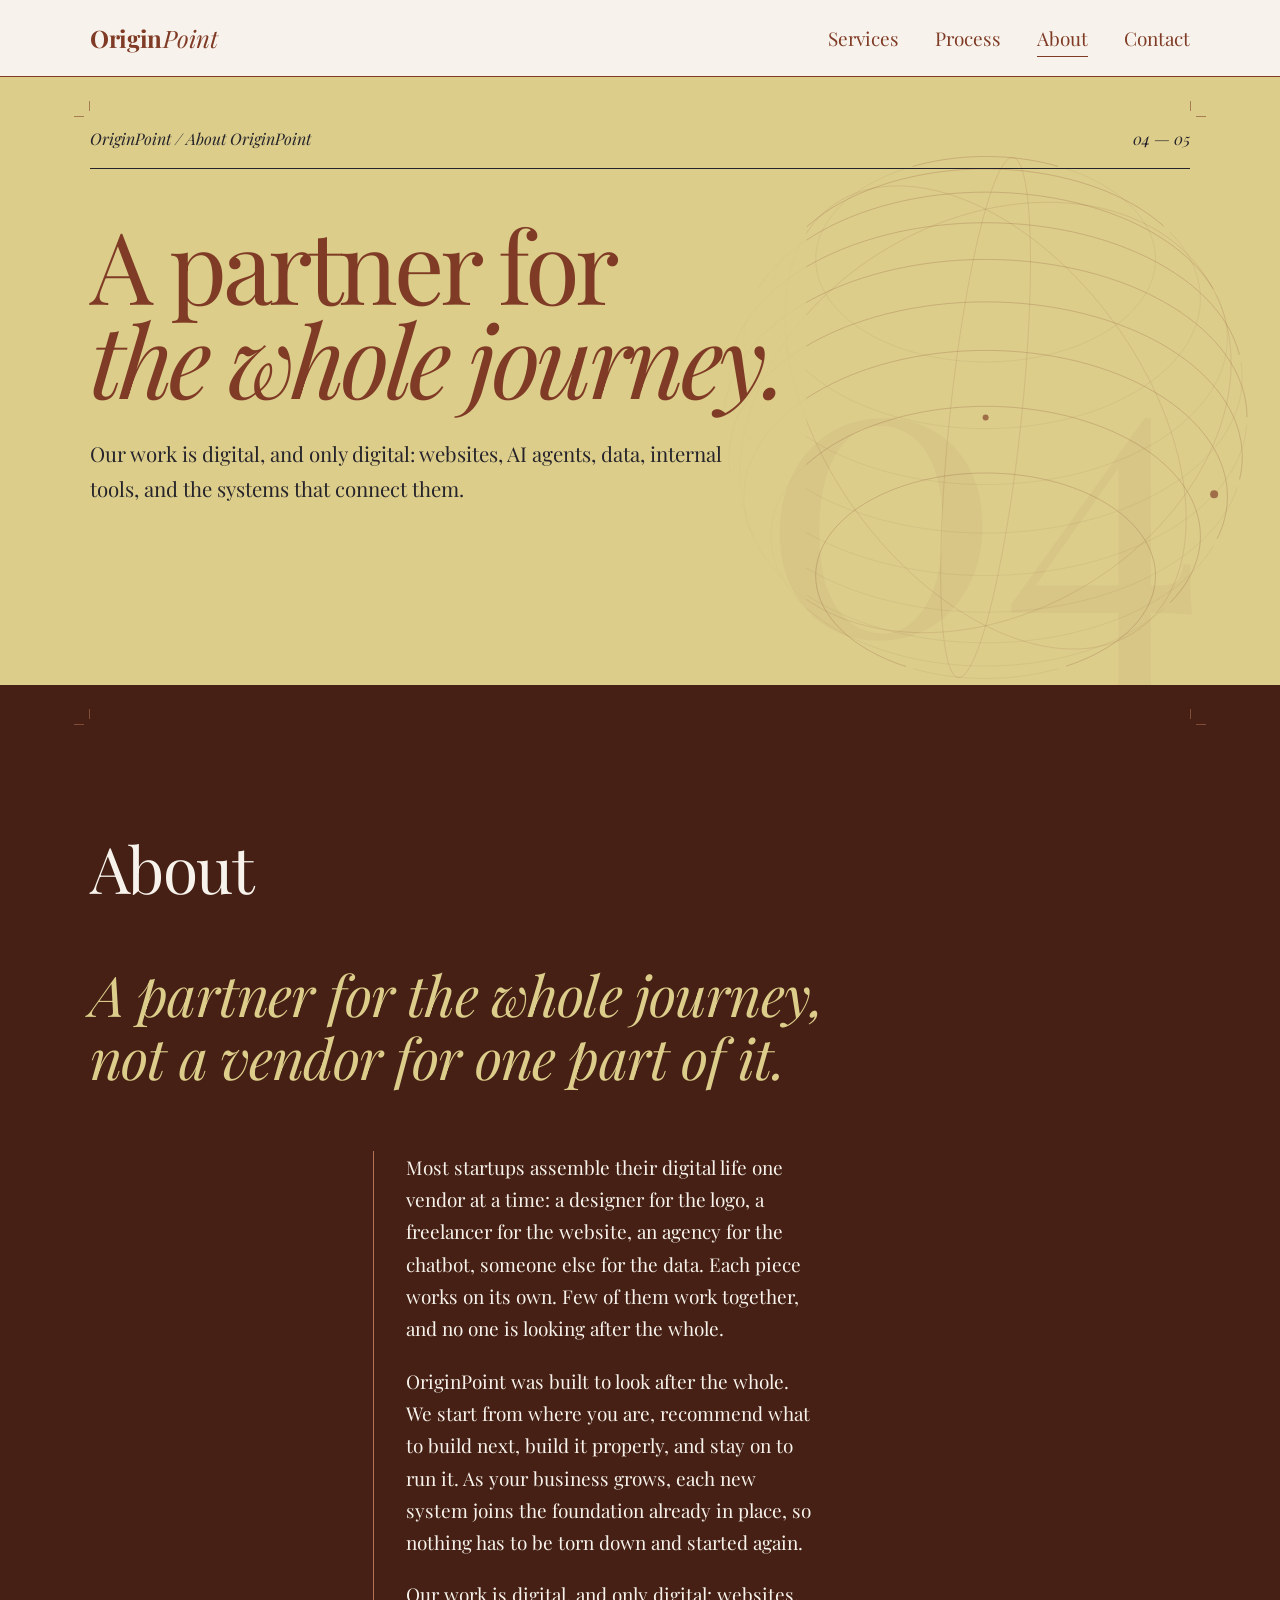
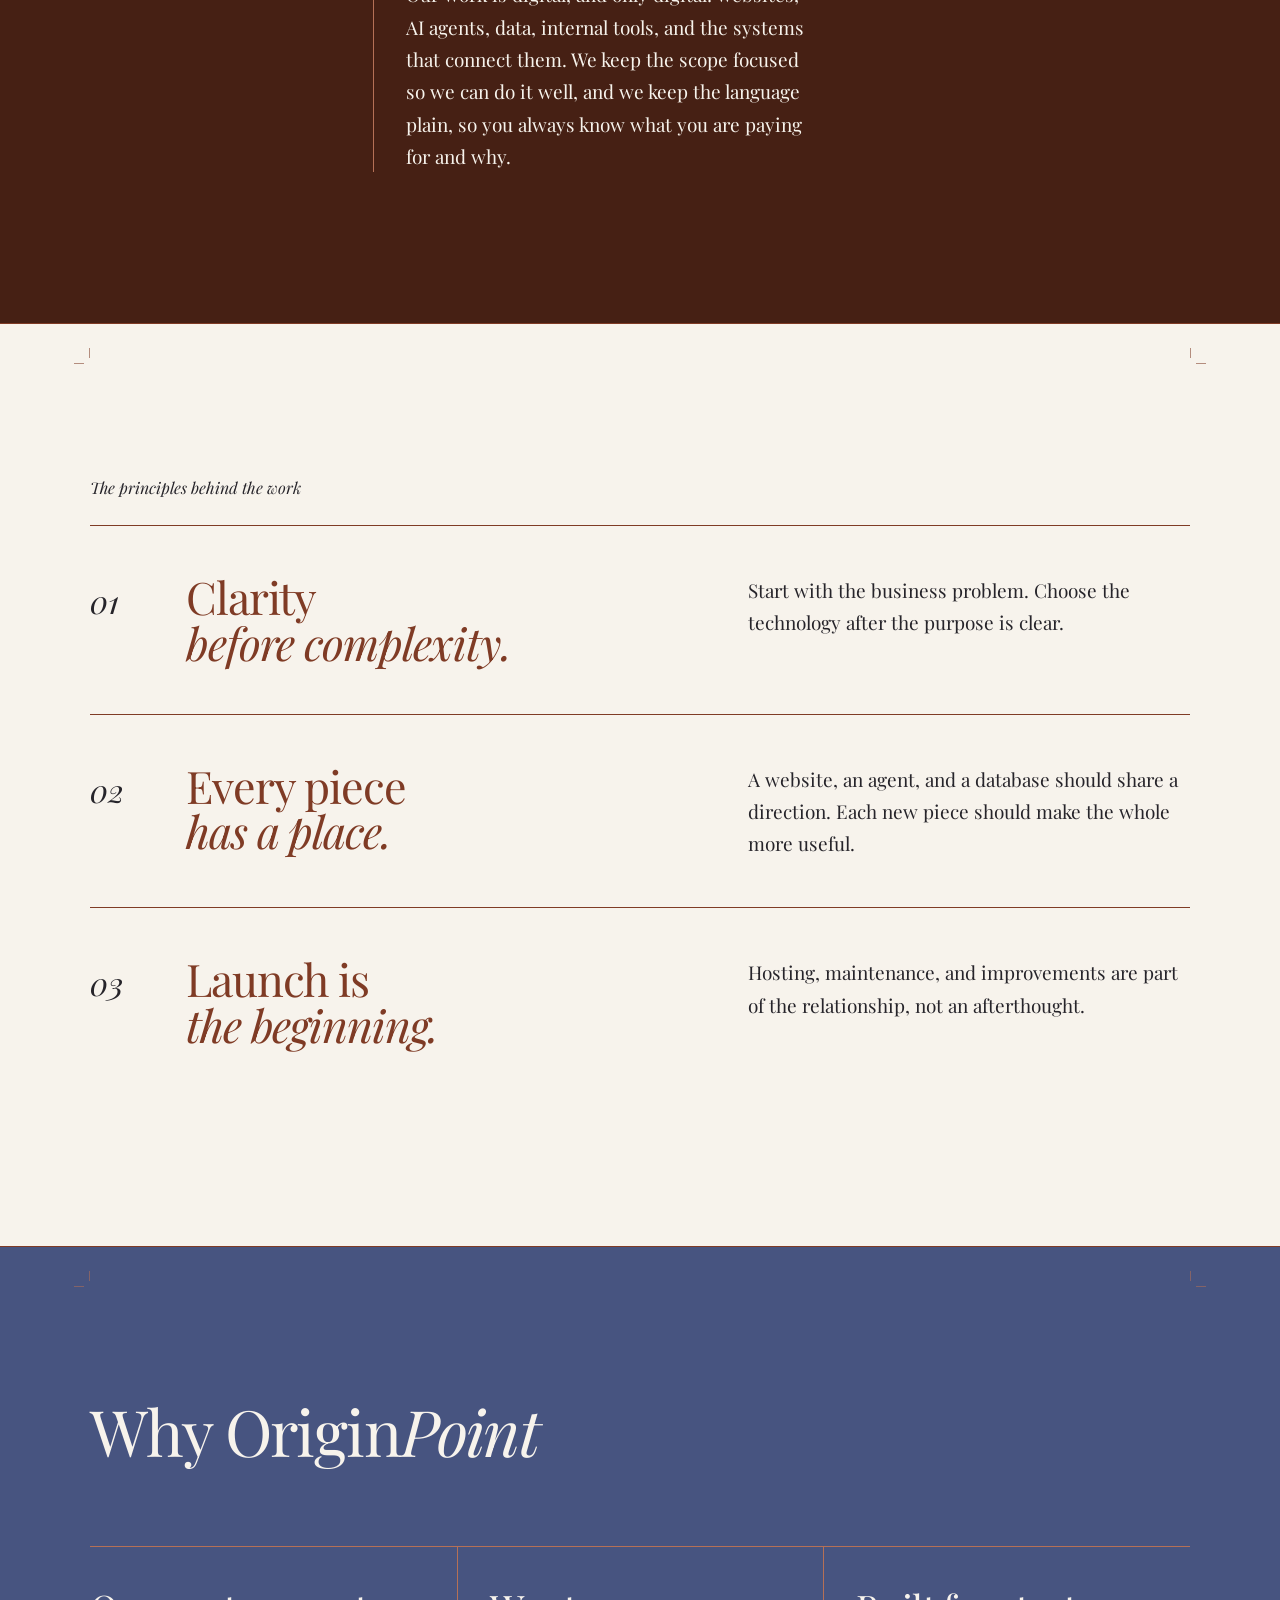
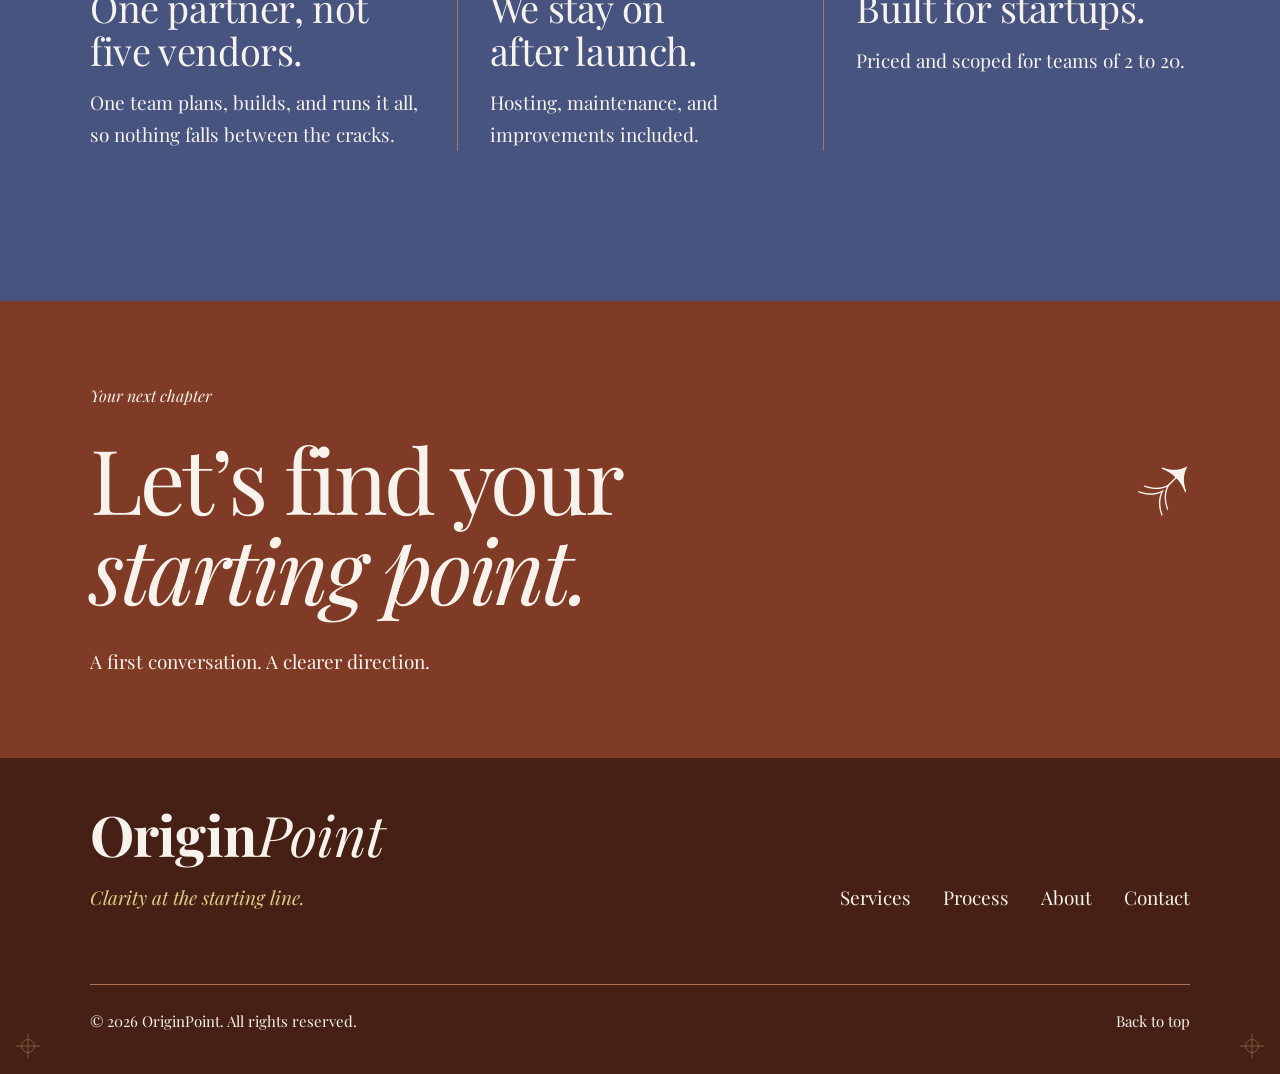
==== commit 7d9c499c: "Switch brand palette to Master Key, Prickly Pear, Mozart, Sunburn, Copper Red Same token names, new " ====
--- a/about.html
+++ b/about.html
@@ -12,7 +12,7 @@
   <meta property="og:description" content="One digital partner for startups, from day zero onward.">
 
   <!-- Favicon: the origin point — a ring and a dot, in brand colours -->
-  <link rel="icon" href="data:image/svg+xml,%3Csvg xmlns='http://www.w3.org/2000/svg' viewBox='0 0 32 32'%3E%3Crect width='32' height='32' fill='%23BFD5F2'/%3E%3Ccircle cx='16' cy='16' r='9.5' fill='none' stroke='%235A0012' stroke-width='1.5'/%3E%3Ccircle cx='16' cy='16' r='3' fill='%235A0012'/%3E%3C/svg%3E">
+  <link rel="icon" href="data:image/svg+xml,%3Csvg xmlns='http://www.w3.org/2000/svg' viewBox='0 0 32 32'%3E%3Crect width='32' height='32' fill='%23DCCD8B'/%3E%3Ccircle cx='16' cy='16' r='9.5' fill='none' stroke='%237F3B25' stroke-width='1.5'/%3E%3Ccircle cx='16' cy='16' r='3' fill='%237F3B25'/%3E%3C/svg%3E">
 
   <link rel="preconnect" href="https://fonts.googleapis.com">
   <link rel="preconnect" href="https://fonts.gstatic.com" crossorigin>
--- a/styles.css
+++ b/styles.css
@@ -22,12 +22,13 @@
    -------------------------------------------------------------------------- */
 :root {
   /* Brand colours */
-  --color-burgundy: #5A0012;   /* Deep Burgundy — logo, headings, accents, hairlines */
-  --color-ink: #2A0009;        /* Near-black ink — dark fields, display type */
-  --color-ink-light: #7A2333;  /* Lighter ink — numerals, hairlines on dark fields */
-  --color-sky: #BFD5F2;        /* Pale Sky Blue — the hero field */
-  --color-plate: #6E9BD4;      /* Deep plate blue — large rich fields */
-  --color-wash: #E4EDF9;       /* Pale wash — quiet blue fields */
+  --color-burgundy: #7F3B25;   /* Roycroft Copper Red: logo, headings, accents, hairlines */
+  --color-ink: #462014;        /* Deep copper ink (a shade of Copper Red): dark fields, display type */
+  --color-ink-light: #B57056;  /* Sunburn: numerals, hairlines on dark fields */
+  --color-sky: #DCCD8B;        /* Master Key: the hero field */
+  --color-plate: #475480;      /* Mozart: large rich fields */
+  --color-pear: #A7993C;       /* Prickly Pear: a secondary field */
+  --color-wash: #EEE6C8;       /* Pale wash (a tint of Master Key): quiet fields */
   --color-ivory: #F7F3EC;      /* Soft Ivory — header, cards, paper sections */
   --color-paper: #EFE8DC;      /* Warm paper — letter-like fields */
   --color-charcoal: #26242A;   /* Muted Charcoal — body copy on light fields */
@@ -279,11 +280,11 @@
 
 .section--plate {
   background-color: var(--color-plate);
-  --text: var(--color-ink);
-  --heading: var(--color-ink);
-  --accent: var(--color-ink);
-  --line: var(--color-ink);
-  --focus: var(--color-ink);
+  --text: var(--color-ivory);
+  --heading: var(--color-ivory);
+  --accent: var(--color-sky);
+  --line: var(--color-ink-light);
+  --focus: var(--color-sky);
 }
 
 .section--ink {
@@ -808,7 +809,7 @@
 
 
 /* --------------------------------------------------------------------------
-   8. Why OriginPoint — the plate-blue field
+   8. Why OriginPoint — the Mozart field
    -------------------------------------------------------------------------- */
 .reasons {
   display: grid;
@@ -952,7 +953,7 @@
 .field__control--select {
   appearance: none;
   padding-right: 3rem;
-  background-image: url("data:image/svg+xml,%3Csvg xmlns='http://www.w3.org/2000/svg' viewBox='0 0 14 8'%3E%3Cpath d='M1 1l6 6 6-6' fill='none' stroke='%235A0012' stroke-width='1.25'/%3E%3C/svg%3E");
+  background-image: url("data:image/svg+xml,%3Csvg xmlns='http://www.w3.org/2000/svg' viewBox='0 0 14 8'%3E%3Cpath d='M1 1l6 6 6-6' fill='none' stroke='%237F3B25' stroke-width='1.25'/%3E%3C/svg%3E");
   background-position: right 1.125rem center;
   background-repeat: no-repeat;
   background-size: 0.875rem auto;
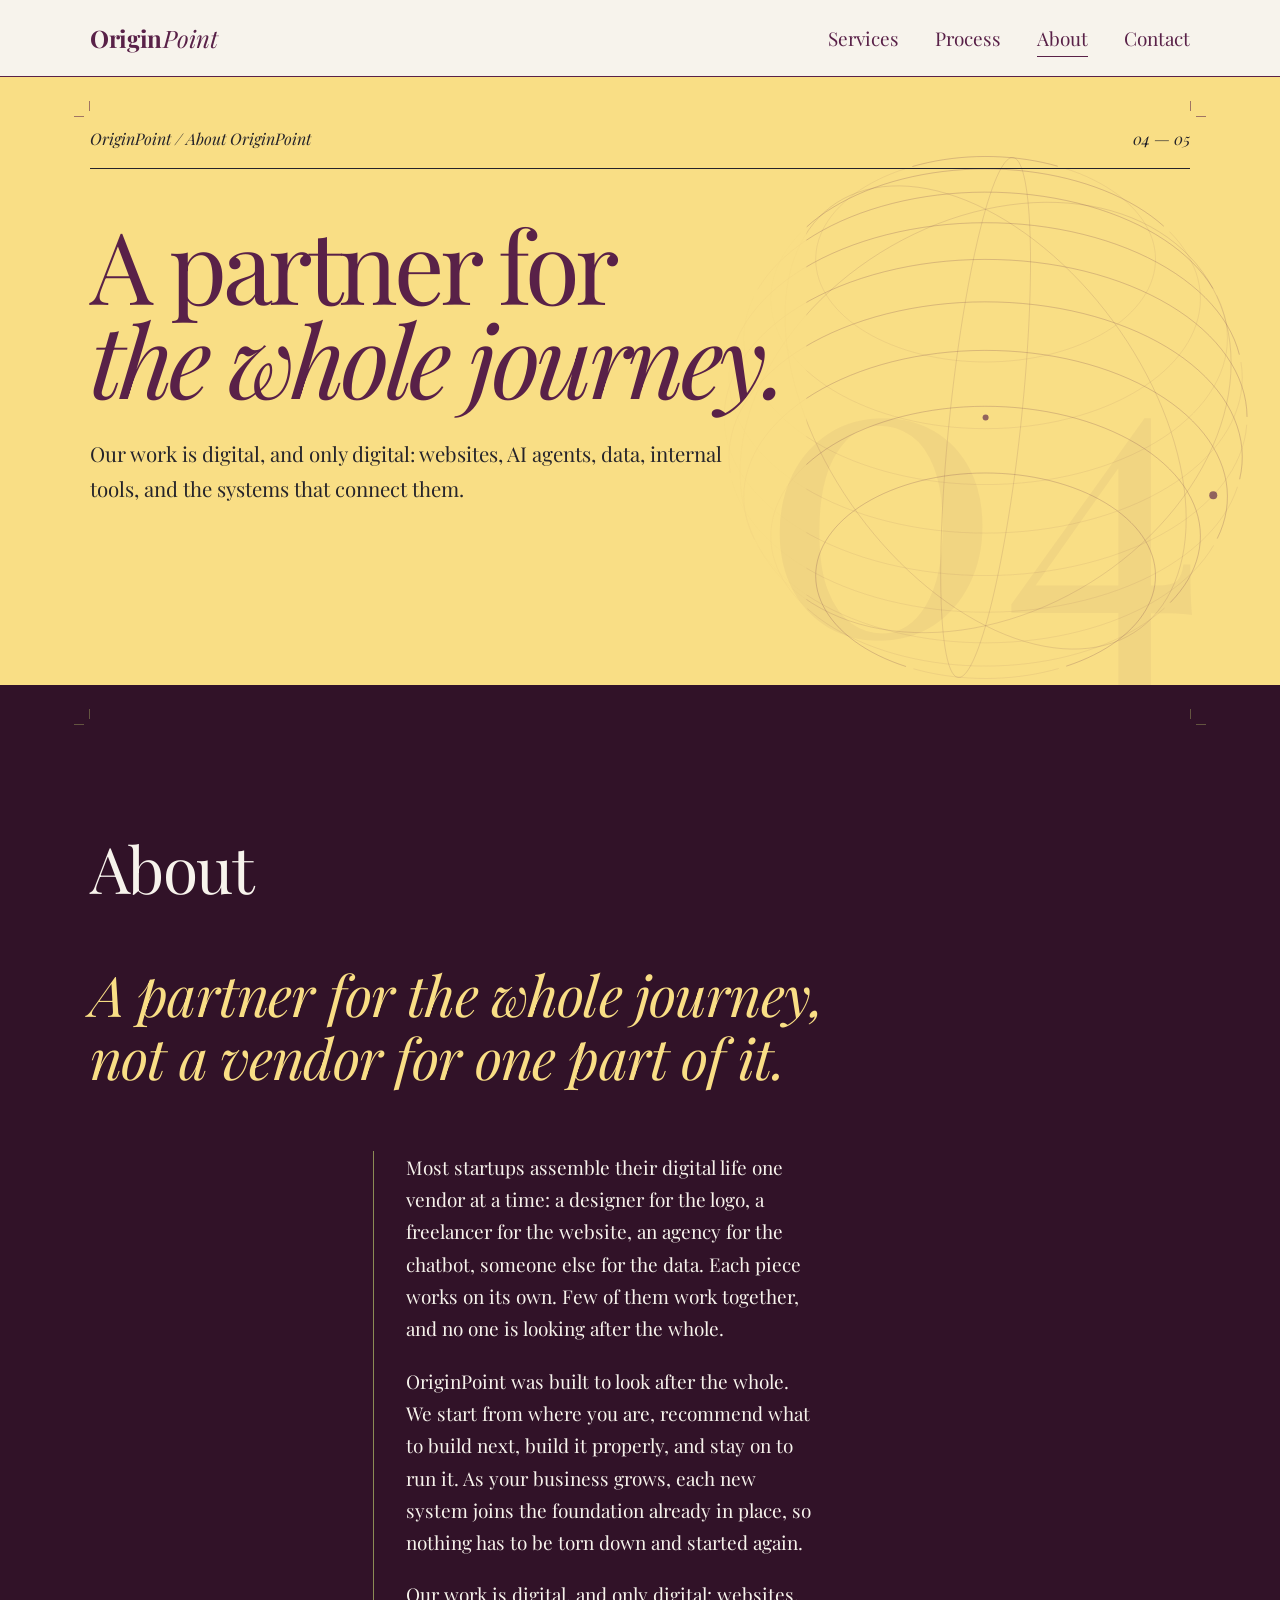
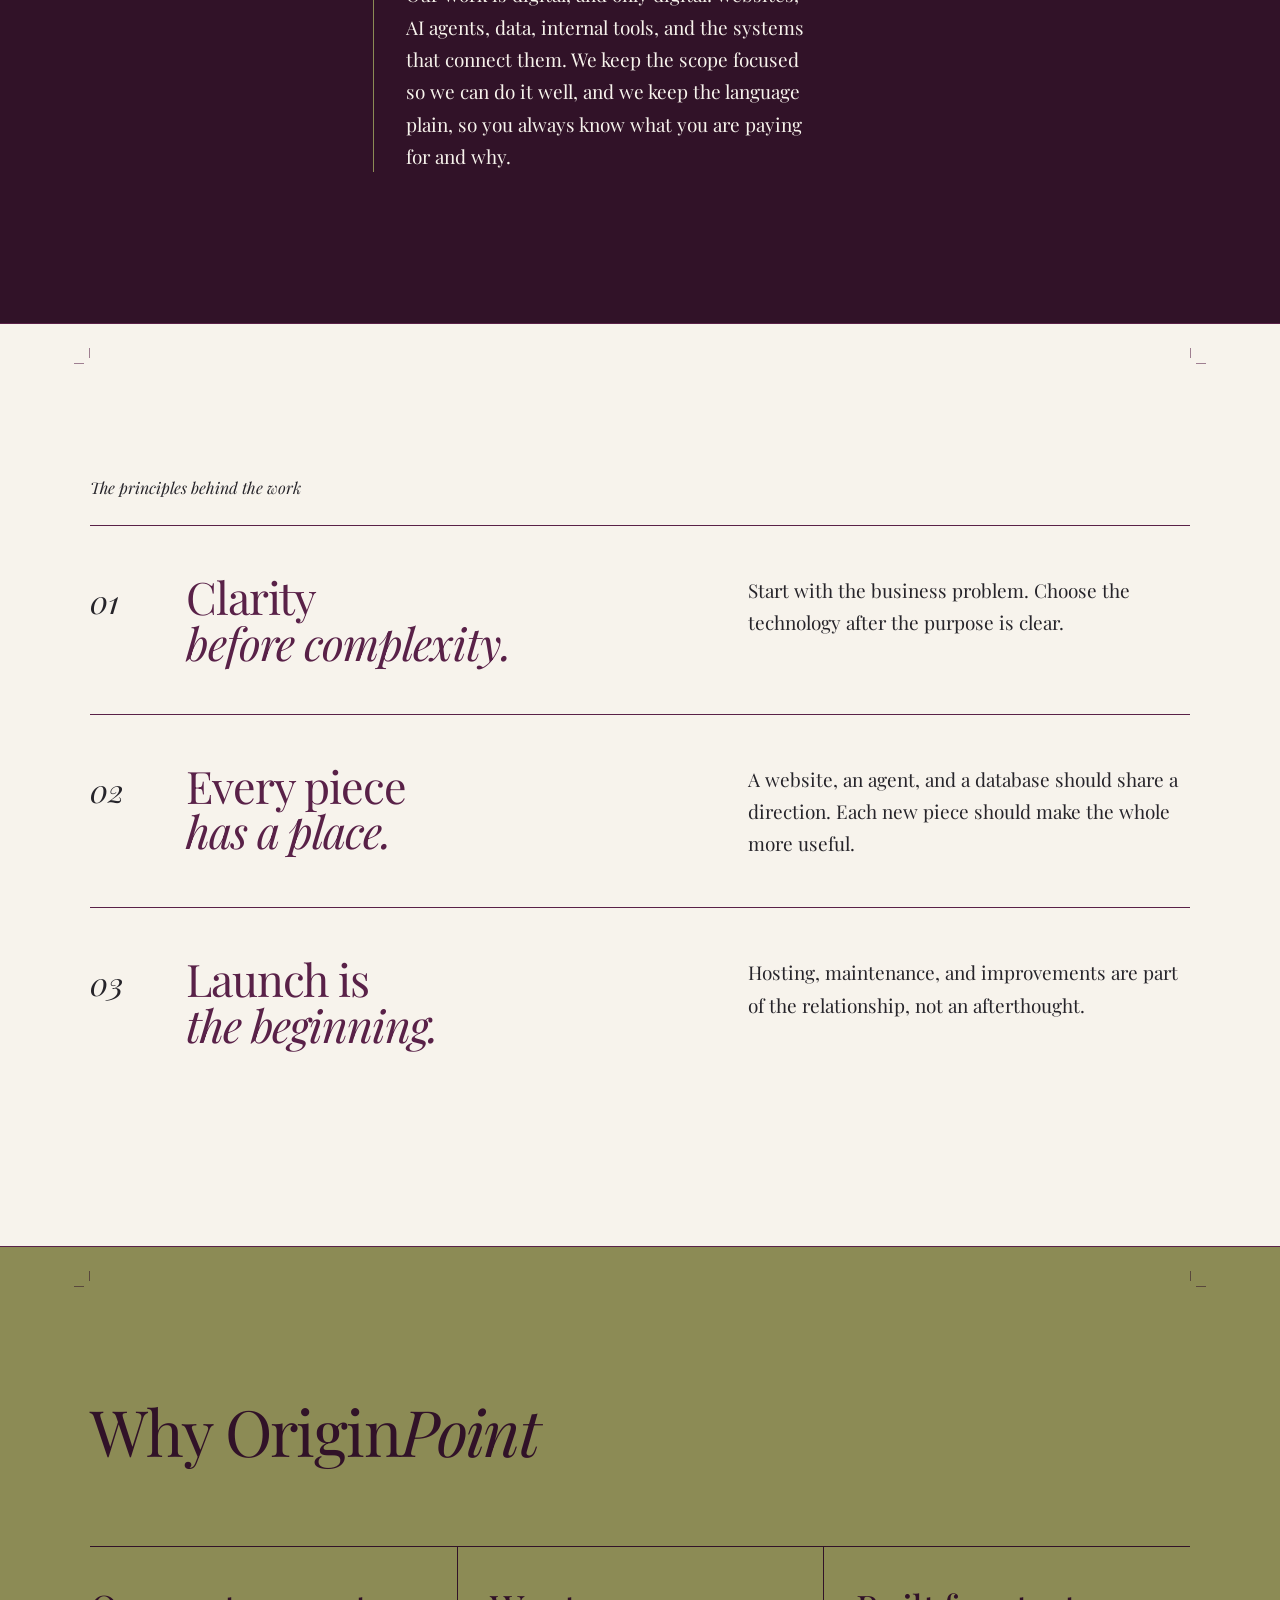
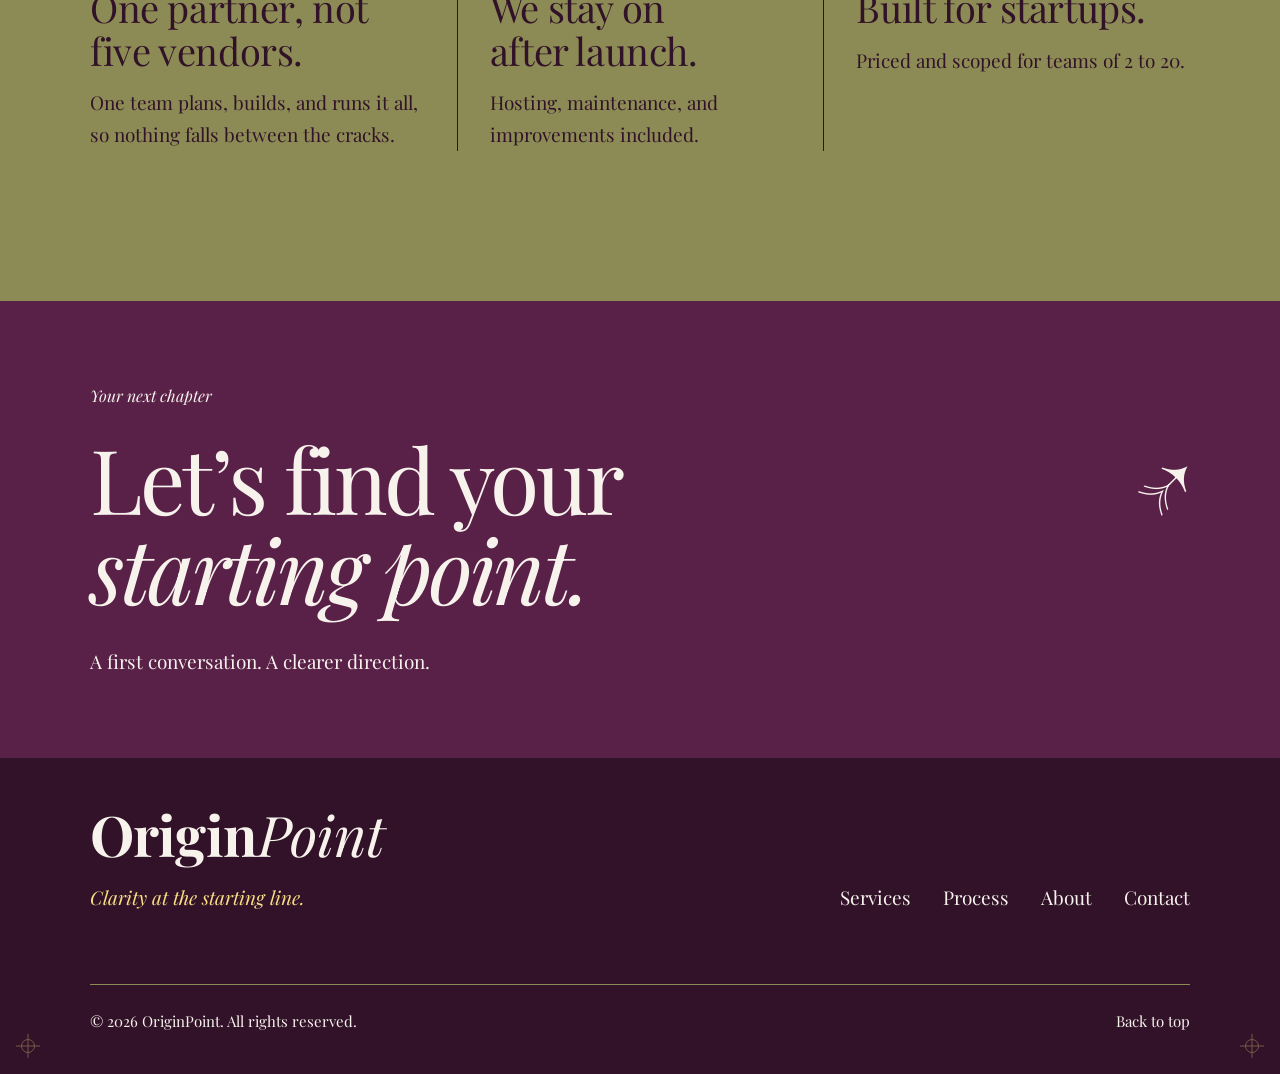
==== commit 3378efd1: "Switch brand palette to Dark Purple, Sunshine and Green Olive Pantone 19-2524 / 12-0727 / 17-0535, h" ====
--- a/about.html
+++ b/about.html
@@ -12,7 +12,7 @@
   <meta property="og:description" content="One digital partner for startups, from day zero onward.">
 
   <!-- Favicon: the origin point — a ring and a dot, in brand colours -->
-  <link rel="icon" href="data:image/svg+xml,%3Csvg xmlns='http://www.w3.org/2000/svg' viewBox='0 0 32 32'%3E%3Crect width='32' height='32' fill='%23DCCD8B'/%3E%3Ccircle cx='16' cy='16' r='9.5' fill='none' stroke='%237F3B25' stroke-width='1.5'/%3E%3Ccircle cx='16' cy='16' r='3' fill='%237F3B25'/%3E%3C/svg%3E">
+  <link rel="icon" href="data:image/svg+xml,%3Csvg xmlns='http://www.w3.org/2000/svg' viewBox='0 0 32 32'%3E%3Crect width='32' height='32' fill='%23F9DE85'/%3E%3Ccircle cx='16' cy='16' r='9.5' fill='none' stroke='%23592148' stroke-width='1.5'/%3E%3Ccircle cx='16' cy='16' r='3' fill='%23592148'/%3E%3C/svg%3E">
 
   <link rel="preconnect" href="https://fonts.googleapis.com">
   <link rel="preconnect" href="https://fonts.gstatic.com" crossorigin>
--- a/styles.css
+++ b/styles.css
@@ -22,13 +22,12 @@
    -------------------------------------------------------------------------- */
 :root {
   /* Brand colours */
-  --color-burgundy: #7F3B25;   /* Roycroft Copper Red: logo, headings, accents, hairlines */
-  --color-ink: #462014;        /* Deep copper ink (a shade of Copper Red): dark fields, display type */
-  --color-ink-light: #B57056;  /* Sunburn: numerals, hairlines on dark fields */
-  --color-sky: #DCCD8B;        /* Master Key: the hero field */
-  --color-plate: #475480;      /* Mozart: large rich fields */
-  --color-pear: #A7993C;       /* Prickly Pear: a secondary field */
-  --color-wash: #EEE6C8;       /* Pale wash (a tint of Master Key): quiet fields */
+  --color-burgundy: #592148;    /* Dark Purple: logo, headings, accents, hairlines */
+  --color-ink: #311228;         /* Deep purple ink (a shade of Dark Purple): dark fields, display type */
+  --color-ink-light: #8C8B55;   /* Green Olive: numerals, hairlines on dark fields */
+  --color-sky: #F9DE85;         /* Sunshine: the hero field */
+  --color-plate: #8C8B55;       /* Green Olive: large rich fields, dark text on it */
+  --color-wash: #F6ECCB;        /* Pale wash (a tint of Sunshine): quiet fields */
   --color-ivory: #F7F3EC;      /* Soft Ivory — header, cards, paper sections */
   --color-paper: #EFE8DC;      /* Warm paper — letter-like fields */
   --color-charcoal: #26242A;   /* Muted Charcoal — body copy on light fields */
@@ -280,11 +279,11 @@
 
 .section--plate {
   background-color: var(--color-plate);
-  --text: var(--color-ivory);
-  --heading: var(--color-ivory);
-  --accent: var(--color-sky);
-  --line: var(--color-ink-light);
-  --focus: var(--color-sky);
+  --text: var(--color-ink);
+  --heading: var(--color-ink);
+  --accent: var(--color-ink);
+  --line: var(--color-ink);
+  --focus: var(--color-ink);
 }
 
 .section--ink {
@@ -809,7 +808,7 @@
 
 
 /* --------------------------------------------------------------------------
-   8. Why OriginPoint — the Mozart field
+   8. Why OriginPoint — the Green Olive field
    -------------------------------------------------------------------------- */
 .reasons {
   display: grid;
@@ -953,7 +952,7 @@
 .field__control--select {
   appearance: none;
   padding-right: 3rem;
-  background-image: url("data:image/svg+xml,%3Csvg xmlns='http://www.w3.org/2000/svg' viewBox='0 0 14 8'%3E%3Cpath d='M1 1l6 6 6-6' fill='none' stroke='%237F3B25' stroke-width='1.25'/%3E%3C/svg%3E");
+  background-image: url("data:image/svg+xml,%3Csvg xmlns='http://www.w3.org/2000/svg' viewBox='0 0 14 8'%3E%3Cpath d='M1 1l6 6 6-6' fill='none' stroke='%23592148' stroke-width='1.25'/%3E%3C/svg%3E");
   background-position: right 1.125rem center;
   background-repeat: no-repeat;
   background-size: 0.875rem auto;
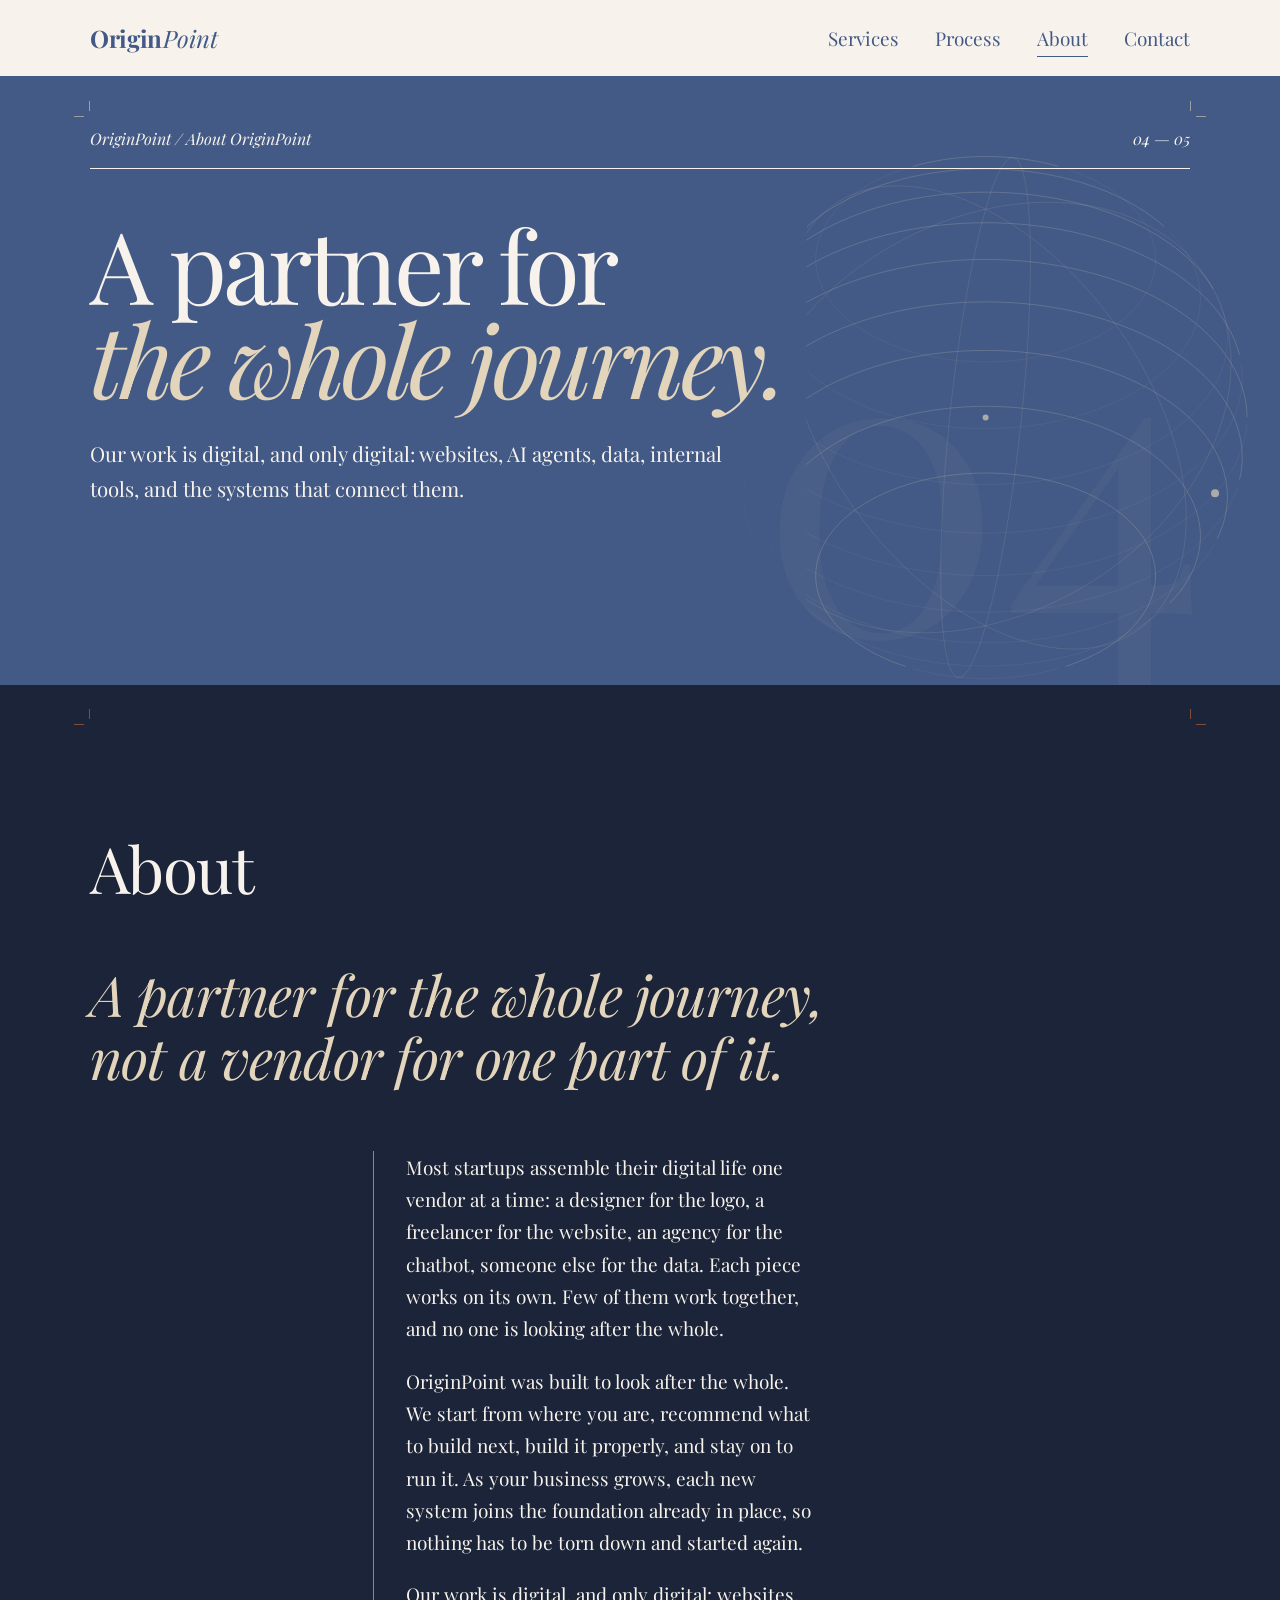
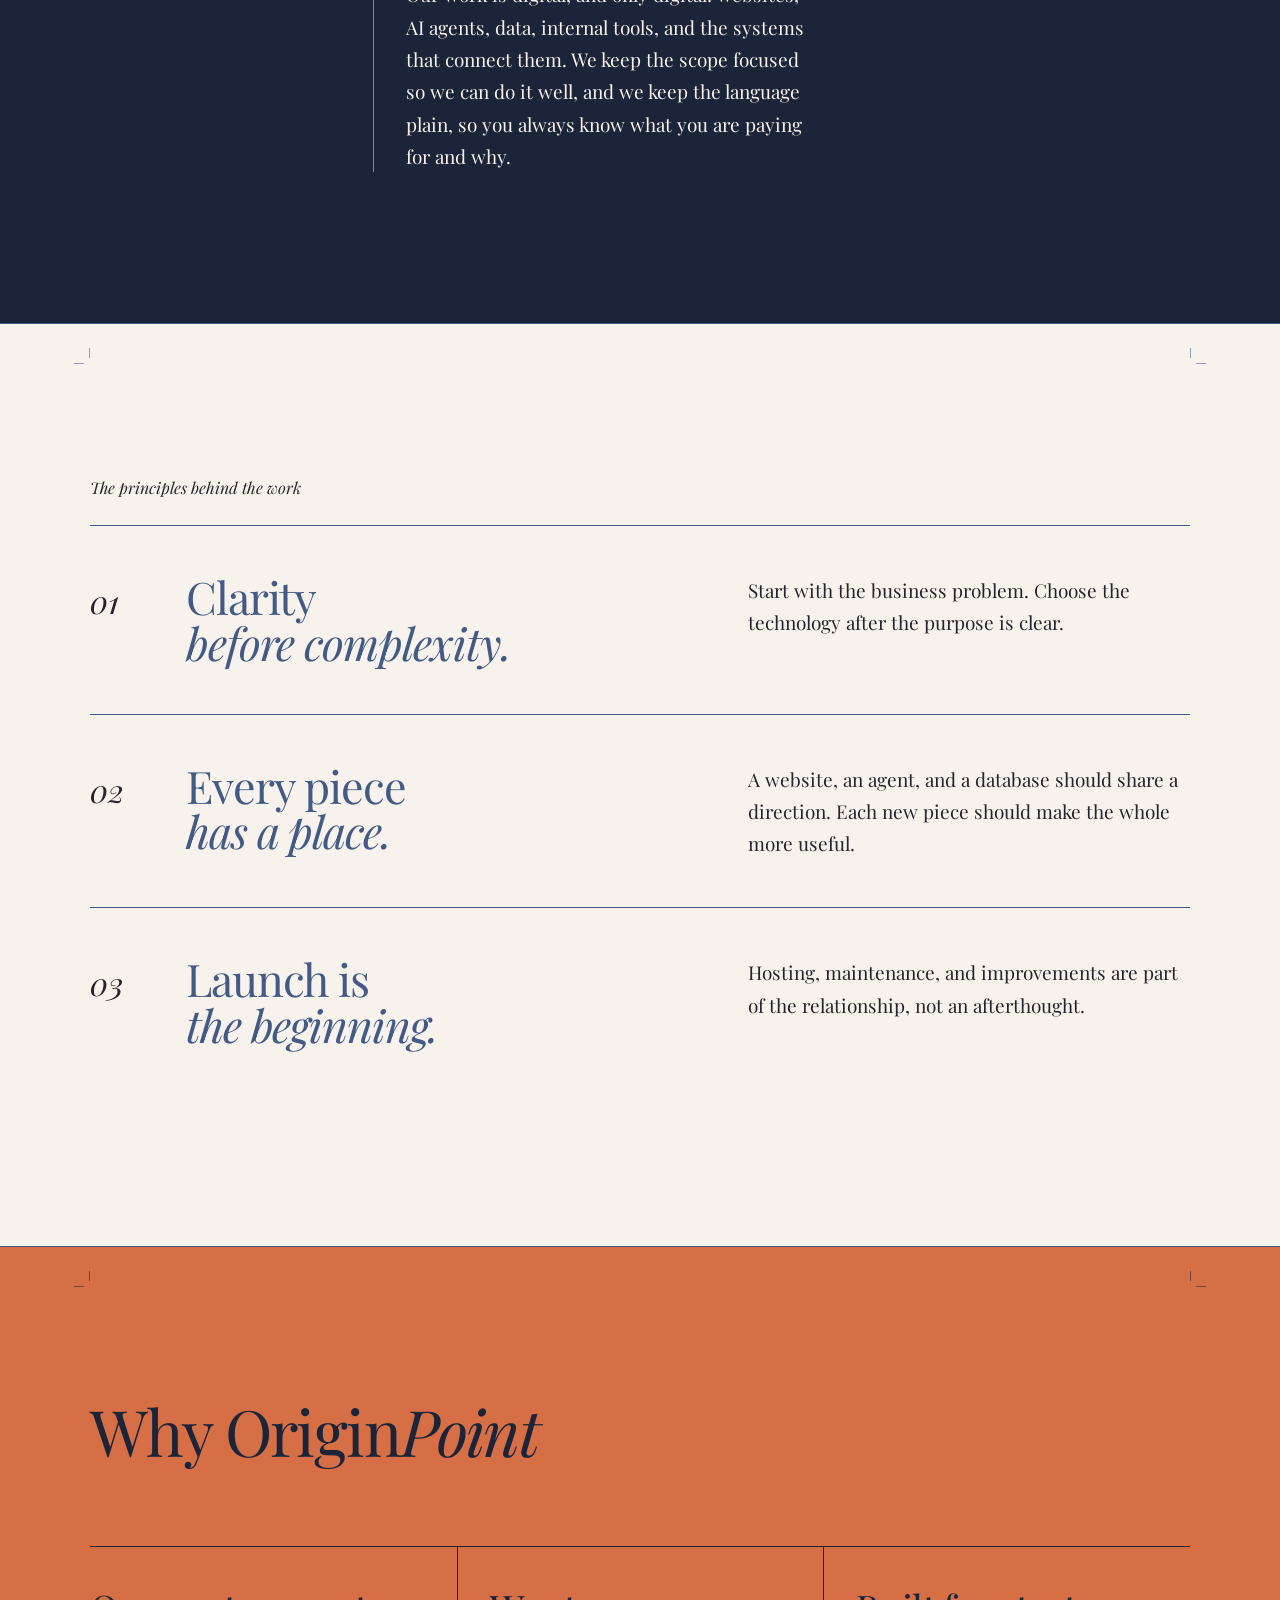
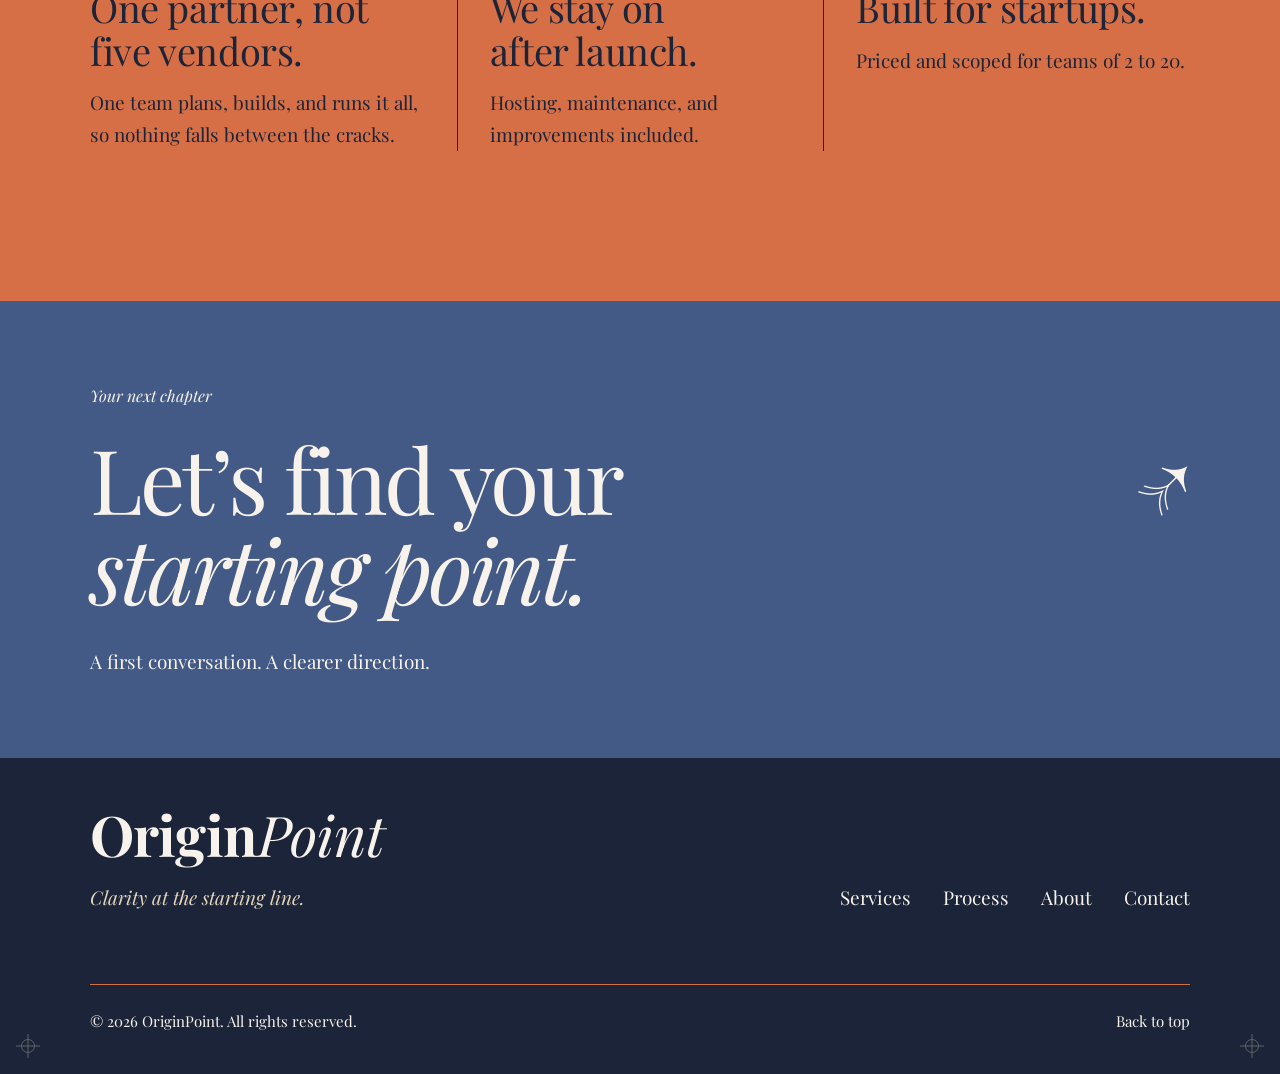
==== commit 513017ce: "Switch palette to Cobalt Dust, Persimmon and Parchment Hex values from the reference (#435A86, #D66F" ====
--- a/about.html
+++ b/about.html
@@ -12,7 +12,7 @@
   <meta property="og:description" content="One digital partner for startups, from day zero onward.">
 
   <!-- Favicon: the origin point — a ring and a dot, in brand colours -->
-  <link rel="icon" href="data:image/svg+xml,%3Csvg xmlns='http://www.w3.org/2000/svg' viewBox='0 0 32 32'%3E%3Crect width='32' height='32' fill='%23F9DE85'/%3E%3Ccircle cx='16' cy='16' r='9.5' fill='none' stroke='%23592148' stroke-width='1.5'/%3E%3Ccircle cx='16' cy='16' r='3' fill='%23592148'/%3E%3C/svg%3E">
+  <link rel="icon" href="data:image/svg+xml,%3Csvg xmlns='http://www.w3.org/2000/svg' viewBox='0 0 32 32'%3E%3Crect width='32' height='32' fill='%23E2D5BB'/%3E%3Ccircle cx='16' cy='16' r='9.5' fill='none' stroke='%23435A86' stroke-width='1.5'/%3E%3Ccircle cx='16' cy='16' r='3' fill='%23435A86'/%3E%3C/svg%3E">
 
   <link rel="preconnect" href="https://fonts.googleapis.com">
   <link rel="preconnect" href="https://fonts.gstatic.com" crossorigin>
--- a/styles.css
+++ b/styles.css
@@ -22,12 +22,12 @@
    -------------------------------------------------------------------------- */
 :root {
   /* Brand colours */
-  --color-burgundy: #592148;    /* Dark Purple: logo, headings, accents, hairlines */
-  --color-ink: #311228;         /* Deep purple ink (a shade of Dark Purple): dark fields, display type */
-  --color-ink-light: #8C8B55;   /* Green Olive: numerals, hairlines on dark fields */
-  --color-sky: #F9DE85;         /* Sunshine: the hero field */
-  --color-plate: #8C8B55;       /* Green Olive: large rich fields, dark text on it */
-  --color-wash: #F6ECCB;        /* Pale wash (a tint of Sunshine): quiet fields */
+  --color-burgundy: #435A86;    /* Cobalt Dust: logo, headings, accents, hairlines */
+  --color-ink: #1B2438;         /* Deep cobalt ink (a shade of Cobalt Dust): dark fields, display type */
+  --color-ink-light: #D66F45;   /* Persimmon: numerals, hairlines on dark fields */
+  --color-sky: #E2D5BB;         /* Parchment: headlines and rings on cobalt, tabs, highlight cards */
+  --color-plate: #D66F45;       /* Persimmon: large rich fields, dark text on it */
+  --color-wash: #ECE3D0;        /* Pale wash (a tint of Parchment): quiet fields */
   --color-ivory: #F7F3EC;      /* Soft Ivory — header, cards, paper sections */
   --color-paper: #EFE8DC;      /* Warm paper — letter-like fields */
   --color-charcoal: #26242A;   /* Muted Charcoal — body copy on light fields */
@@ -272,11 +272,31 @@
 }
 
 /* Fields, and the contextual colours each one sets */
-.section--sky   { background-color: var(--color-sky); }
+/* The "sky" class now holds Cobalt Dust (hero and page headers): light text, Parchment accents */
+.section--sky {
+  background-color: var(--color-burgundy);
+  --text: var(--color-ivory);
+  --heading: var(--color-ivory);
+  --accent: var(--color-sky);
+  --line: var(--color-sky);
+  --focus: var(--color-sky);
+}
+.section--sky .button,
+.fold--ink .button {
+  background-color: var(--color-sky);
+  border-color: var(--color-sky);
+  color: var(--color-ink);
+}
+.section--sky .button:hover,
+.fold--ink .button:hover {
+  background-color: transparent;
+  color: var(--color-sky);
+}
 .section--ivory { background-color: var(--color-ivory); }
 .section--paper { background-color: var(--color-paper); }
 .section--wash  { background-color: var(--color-wash); }
 
+/* The plate class holds Persimmon (the "Why" field) */
 .section--plate {
   background-color: var(--color-plate);
   --text: var(--color-ink);
@@ -465,7 +485,7 @@
   min-height: calc(100vh - var(--header-height));
   min-height: calc(100svh - var(--header-height));
   padding-block: clamp(7rem, 16vh, 11rem) clamp(3.5rem, 9vh, 6.5rem);
-  --heading: var(--color-ink);
+  --heading: var(--color-ivory);
 }
 
 /* Full-bleed; JS sizes its height to the hero plus a bleed into Services */
@@ -488,7 +508,7 @@
 
 /* Echoes the logo: a roman line, then an italic one */
 .hero__line--italic {
-  color: var(--color-burgundy);
+  color: var(--color-sky);
   font-style: italic;
   letter-spacing: -0.025em;
 }
@@ -509,7 +529,7 @@
   display: none;
   width: fit-content;
   margin-top: 2rem;
-  color: var(--color-burgundy);
+  color: var(--color-sky);
   font-size: var(--step--1);
   font-style: italic;
 }
@@ -808,7 +828,7 @@
 
 
 /* --------------------------------------------------------------------------
-   8. Why OriginPoint — the Green Olive field
+   8. Why OriginPoint — the Persimmon field
    -------------------------------------------------------------------------- */
 .reasons {
   display: grid;
@@ -952,7 +972,7 @@
 .field__control--select {
   appearance: none;
   padding-right: 3rem;
-  background-image: url("data:image/svg+xml,%3Csvg xmlns='http://www.w3.org/2000/svg' viewBox='0 0 14 8'%3E%3Cpath d='M1 1l6 6 6-6' fill='none' stroke='%23592148' stroke-width='1.25'/%3E%3C/svg%3E");
+  background-image: url("data:image/svg+xml,%3Csvg xmlns='http://www.w3.org/2000/svg' viewBox='0 0 14 8'%3E%3Cpath d='M1 1l6 6 6-6' fill='none' stroke='%23435A86' stroke-width='1.25'/%3E%3C/svg%3E");
   background-position: right 1.125rem center;
   background-repeat: no-repeat;
   background-size: 0.875rem auto;
@@ -1115,7 +1135,7 @@
 }
 
 /* Multi-page editorial system */
-.eyebrow,.folio{font-size:1rem;font-style:italic;margin-bottom:1.5rem}.folio{display:flex;justify-content:space-between;border-bottom:1px solid currentColor;padding-bottom:1rem;gap:1rem}.page-intro{overflow:hidden;padding-block:3rem 6rem}.page-intro>.container{min-height:29rem}.page-intro h1{position:relative;z-index:1;font-size:clamp(3rem,7.8vw,7.5rem);line-height:.94;max-width:12em;letter-spacing:-.045em;margin-top:3rem}.page-intro h1 i{font-weight:400;color:var(--color-burgundy)}.page-lede{max-width:32em;font-size:clamp(1.1rem,1.6vw,1.5rem);margin-top:2rem;position:relative;z-index:1}.chapter-symbol{position:absolute;right:-.04em;bottom:-.2em;font-size:clamp(12rem,32vw,30rem);line-height:1;color:var(--color-burgundy);opacity:.07;pointer-events:none}.site-nav__link[aria-current=page]{text-decoration:underline;text-underline-offset:.4em}.hero .eyebrow{color:var(--color-burgundy)}.hero{padding-top:6rem}.hero-directory{display:grid;grid-template-columns:repeat(3,1fr)}.directory-section{padding-block:0}.hero-directory a{padding:2rem 1.5rem;text-decoration:none;font-size:1.4rem;position:relative;border-left:1px solid var(--line)}.hero-directory a:last-child{border-right:1px solid var(--line)}.hero-directory span{display:block;font-size:.9rem;font-style:italic;margin-bottom:1rem}.hero-directory b{display:block;font-size:2rem;font-weight:400;margin-top:1rem}.hero-directory a:hover{background:var(--color-burgundy);color:var(--color-ivory)}.section--burgundy{background:var(--color-burgundy);--text:var(--color-ivory);--heading:var(--color-ivory);--accent:var(--color-ivory);--focus:var(--color-sky)}.next-step{padding-block:5rem}.giant-link{display:block;position:relative;font-size:clamp(3rem,7vw,7rem);line-height:1;text-decoration:none;letter-spacing:-.035em;padding-right:1em}.giant-link span{position:absolute;right:0;top:0}.giant-link:hover i{text-decoration:underline;text-decoration-thickness:1px;text-underline-offset:.1em}.next-step>div>p:last-child{margin-top:2rem}.text-link{display:inline-block;margin-top:2rem;text-decoration-thickness:1px}.system-layout{display:grid;grid-template-columns:1fr 1.1fr;gap:5rem;align-items:center}.system-layout h2,.cap-layout h3{font-size:clamp(2.5rem,4vw,4.5rem)}.system-controls{display:grid;grid-template-columns:repeat(4,1fr);border:1px solid var(--color-ink-light)}.system-controls button{cursor:pointer;border:0;border-right:1px solid var(--color-ink-light);padding:1rem .5rem;background:transparent;color:var(--color-ivory);font-size:.95rem}.system-controls button:last-child{border-right:0}.system-controls button[aria-pressed=true]{background:var(--color-sky);color:var(--color-ink)}.system-result{border:1px solid var(--color-ink-light);border-top:0;padding:2.5rem;min-height:24rem;position:relative}.system-number{font-size:5rem;font-style:italic;color:var(--color-sky);line-height:1}.system-result h3{font-size:2rem;margin:2rem 0 1rem}.sample-label{display:block;font-size:.9rem;font-style:italic;color:var(--color-sky);margin-top:2rem}.system-track{display:flex;justify-content:space-between;position:relative;margin:3rem 1rem 0;border-top:1px solid var(--color-ink-light)}.system-track span{width:1rem;height:1rem;border:1px solid var(--color-sky);border-radius:50%;margin-top:-.5rem;background:var(--color-ink)}.system-track span.active{background:var(--color-sky);outline:1px solid var(--color-sky);outline-offset:6px}.cap-layout{display:grid;grid-template-columns:1fr 1.1fr;gap:4rem;margin-top:4rem}.cap-buttons button{display:flex;width:100%;justify-content:space-between;text-align:left;padding:1.5rem 0;border:0;border-top:1px solid var(--color-ink-light);background:transparent;color:var(--color-ivory);font-size:clamp(1.2rem,2vw,1.75rem);cursor:pointer}.cap-buttons button:last-child{border-bottom:1px solid var(--color-ink-light)}.cap-buttons button span{font-size:.95rem;font-style:italic;margin-left:1rem}.cap-buttons button[aria-pressed=true]{color:var(--color-sky);padding-left:1rem;border-left:3px solid var(--color-sky)}.cap-result{background:var(--color-sky);color:var(--color-ink);--heading:var(--color-ink);--focus:var(--color-burgundy);padding:3rem;min-height:30rem}.cap-result h3{margin-bottom:1.5rem;line-height:1.03}.cap-result ul{padding-left:1.2rem;margin:1.5rem 0 2rem}.cap-result li{margin-bottom:.5rem}.stage-picker{display:grid;grid-template-columns:repeat(5,1fr);border:1px solid var(--color-burgundy)}.stage-picker button{background:transparent;color:var(--color-burgundy);border:0;border-right:1px solid var(--color-burgundy);padding:1.5rem .75rem;cursor:pointer;text-align:left;font-size:1rem}.stage-picker button:last-child{border:0}.stage-picker button span{display:block;font-size:2rem;font-style:italic;margin-bottom:1rem}.stage-picker button[aria-pressed=true]{background:var(--color-burgundy);color:var(--color-ivory)}.plan-result{background:var(--color-paper);padding:clamp(1.5rem,4vw,4rem);border:1px solid var(--color-burgundy);border-top:0;min-height:27rem}.plan-result h3{font-size:clamp(2rem,4vw,3.5rem);font-style:italic}.plan-columns{display:grid;grid-template-columns:1fr 1fr;gap:3rem;margin-top:2rem}.plan-columns h4{font-size:1rem;margin:0 0 .5rem}.principles article{display:grid;grid-template-columns:4rem 1.2fr 1fr;gap:2rem;border-top:1px solid var(--color-burgundy);padding:3rem 0}.principles article>span{font-style:italic;font-size:2rem}.principles h2{font-size:clamp(2rem,3.5vw,3.25rem)}.principles p{max-width:26em}.faq-layout{display:grid;grid-template-columns:1fr 1.2fr;gap:4rem}.faq-layout h2{font-size:clamp(2.5rem,4vw,4rem)}details{border-top:1px solid var(--line);padding:1.5rem 0}details:last-child{border-bottom:1px solid var(--line)}summary{font-size:1.3rem;cursor:pointer;padding-right:1rem}details p{padding-top:1rem}.form-success pre{white-space:pre-wrap;overflow-wrap:anywhere;font-family:inherit;font-size:1rem;line-height:1.6;margin-block:2rem}.brief-actions{display:flex;gap:1.5rem;align-items:center;flex-wrap:wrap}.text-button{border:0;background:transparent;text-decoration:underline;cursor:pointer;padding:1rem 0}.site-footer{padding-top:3rem}.page-intro + #about{border-top:0}.section--ink .eyebrow{color:var(--color-sky)}.cap-result .eyebrow{color:var(--color-burgundy)}
+.eyebrow,.folio{font-size:1rem;font-style:italic;margin-bottom:1.5rem}.folio{display:flex;justify-content:space-between;border-bottom:1px solid currentColor;padding-bottom:1rem;gap:1rem}.page-intro{overflow:hidden;padding-block:3rem 6rem}.page-intro>.container{min-height:29rem}.page-intro h1{position:relative;z-index:1;font-size:clamp(3rem,7.8vw,7.5rem);line-height:.94;max-width:12em;letter-spacing:-.045em;margin-top:3rem}.page-intro h1 i{font-weight:400;color:var(--color-sky)}.page-lede{max-width:32em;font-size:clamp(1.1rem,1.6vw,1.5rem);margin-top:2rem;position:relative;z-index:1}.chapter-symbol{position:absolute;right:-.04em;bottom:-.2em;font-size:clamp(12rem,32vw,30rem);line-height:1;color:var(--color-sky);opacity:.09;pointer-events:none}.site-nav__link[aria-current=page]{text-decoration:underline;text-underline-offset:.4em}.hero .eyebrow{color:var(--color-sky)}.hero{padding-top:6rem}.hero-directory{display:grid;grid-template-columns:repeat(3,1fr)}.directory-section{padding-block:0}.hero-directory a{padding:2rem 1.5rem;text-decoration:none;font-size:1.4rem;position:relative;border-left:1px solid var(--line)}.hero-directory a:last-child{border-right:1px solid var(--line)}.hero-directory span{display:block;font-size:.9rem;font-style:italic;margin-bottom:1rem}.hero-directory b{display:block;font-size:2rem;font-weight:400;margin-top:1rem}.hero-directory a:hover{background:var(--color-burgundy);color:var(--color-ivory)}.section--burgundy{background:var(--color-burgundy);--text:var(--color-ivory);--heading:var(--color-ivory);--accent:var(--color-ivory);--focus:var(--color-sky)}.next-step{padding-block:5rem}.giant-link{display:block;position:relative;font-size:clamp(3rem,7vw,7rem);line-height:1;text-decoration:none;letter-spacing:-.035em;padding-right:1em}.giant-link span{position:absolute;right:0;top:0}.giant-link:hover i{text-decoration:underline;text-decoration-thickness:1px;text-underline-offset:.1em}.next-step>div>p:last-child{margin-top:2rem}.text-link{display:inline-block;margin-top:2rem;text-decoration-thickness:1px}.system-layout{display:grid;grid-template-columns:1fr 1.1fr;gap:5rem;align-items:center}.system-layout h2,.cap-layout h3{font-size:clamp(2.5rem,4vw,4.5rem)}.system-controls{display:grid;grid-template-columns:repeat(4,1fr);border:1px solid var(--color-ink-light)}.system-controls button{cursor:pointer;border:0;border-right:1px solid var(--color-ink-light);padding:1rem .5rem;background:transparent;color:var(--color-ivory);font-size:.95rem}.system-controls button:last-child{border-right:0}.system-controls button[aria-pressed=true]{background:var(--color-sky);color:var(--color-ink)}.system-result{border:1px solid var(--color-ink-light);border-top:0;padding:2.5rem;min-height:24rem;position:relative}.system-number{font-size:5rem;font-style:italic;color:var(--color-sky);line-height:1}.system-result h3{font-size:2rem;margin:2rem 0 1rem}.sample-label{display:block;font-size:.9rem;font-style:italic;color:var(--color-sky);margin-top:2rem}.system-track{display:flex;justify-content:space-between;position:relative;margin:3rem 1rem 0;border-top:1px solid var(--color-ink-light)}.system-track span{width:1rem;height:1rem;border:1px solid var(--color-sky);border-radius:50%;margin-top:-.5rem;background:var(--color-ink)}.system-track span.active{background:var(--color-sky);outline:1px solid var(--color-sky);outline-offset:6px}.cap-layout{display:grid;grid-template-columns:1fr 1.1fr;gap:4rem;margin-top:4rem}.cap-buttons button{display:flex;width:100%;justify-content:space-between;text-align:left;padding:1.5rem 0;border:0;border-top:1px solid var(--color-ink-light);background:transparent;color:var(--color-ivory);font-size:clamp(1.2rem,2vw,1.75rem);cursor:pointer}.cap-buttons button:last-child{border-bottom:1px solid var(--color-ink-light)}.cap-buttons button span{font-size:.95rem;font-style:italic;margin-left:1rem}.cap-buttons button[aria-pressed=true]{color:var(--color-sky);padding-left:1rem;border-left:3px solid var(--color-sky)}.cap-result{background:var(--color-sky);color:var(--color-ink);--heading:var(--color-ink);--focus:var(--color-burgundy);padding:3rem;min-height:30rem}.cap-result h3{margin-bottom:1.5rem;line-height:1.03}.cap-result ul{padding-left:1.2rem;margin:1.5rem 0 2rem}.cap-result li{margin-bottom:.5rem}.stage-picker{display:grid;grid-template-columns:repeat(5,1fr);border:1px solid var(--color-burgundy)}.stage-picker button{background:transparent;color:var(--color-burgundy);border:0;border-right:1px solid var(--color-burgundy);padding:1.5rem .75rem;cursor:pointer;text-align:left;font-size:1rem}.stage-picker button:last-child{border:0}.stage-picker button span{display:block;font-size:2rem;font-style:italic;margin-bottom:1rem}.stage-picker button[aria-pressed=true]{background:var(--color-burgundy);color:var(--color-ivory)}.plan-result{background:var(--color-paper);padding:clamp(1.5rem,4vw,4rem);border:1px solid var(--color-burgundy);border-top:0;min-height:27rem}.plan-result h3{font-size:clamp(2rem,4vw,3.5rem);font-style:italic}.plan-columns{display:grid;grid-template-columns:1fr 1fr;gap:3rem;margin-top:2rem}.plan-columns h4{font-size:1rem;margin:0 0 .5rem}.principles article{display:grid;grid-template-columns:4rem 1.2fr 1fr;gap:2rem;border-top:1px solid var(--color-burgundy);padding:3rem 0}.principles article>span{font-style:italic;font-size:2rem}.principles h2{font-size:clamp(2rem,3.5vw,3.25rem)}.principles p{max-width:26em}.faq-layout{display:grid;grid-template-columns:1fr 1.2fr;gap:4rem}.faq-layout h2{font-size:clamp(2.5rem,4vw,4rem)}details{border-top:1px solid var(--line);padding:1.5rem 0}details:last-child{border-bottom:1px solid var(--line)}summary{font-size:1.3rem;cursor:pointer;padding-right:1rem}details p{padding-top:1rem}.form-success pre{white-space:pre-wrap;overflow-wrap:anywhere;font-family:inherit;font-size:1rem;line-height:1.6;margin-block:2rem}.brief-actions{display:flex;gap:1.5rem;align-items:center;flex-wrap:wrap}.text-button{border:0;background:transparent;text-decoration:underline;cursor:pointer;padding:1rem 0}.site-footer{padding-top:3rem}.page-intro + #about{border-top:0}.section--ink .eyebrow{color:var(--color-sky)}.cap-result .eyebrow{color:var(--color-burgundy)}
 @media(max-width:55.99em){.system-layout,.cap-layout,.faq-layout{grid-template-columns:1fr;gap:2.5rem}.principles article{grid-template-columns:2rem 1fr}.principles p{grid-column:2}.hero-directory{grid-template-columns:1fr}.hero-directory a{border:0;border-bottom:1px solid var(--line);padding-inline:0}.hero-directory a:last-child{border-right:0}.hero-directory b{position:absolute;right:.5rem;bottom:1.5rem}.hero-directory a:hover{padding-left:1rem}.hero-directory span{margin-bottom:.3rem}.stage-picker{grid-template-columns:repeat(5,minmax(0,1fr))}.stage-picker button{font-size:.9rem;padding:.8rem .45rem}.page-intro>.container{min-height:24rem}.cap-result{padding:2rem;min-height:0}}
 @media(max-width:39.99em){.page-intro{padding-bottom:3rem}.page-intro h1{font-size:clamp(2.8rem,11.5vw,4.5rem)}.folio{font-size:.875rem}.system-controls{grid-template-columns:1fr 1fr}.system-controls button{border-bottom:1px solid var(--color-ink-light)}.system-result{padding:1.5rem;min-height:25rem}.stage-picker{grid-template-columns:1fr}.stage-picker button{display:flex;align-items:center;gap:1rem;border-right:0;border-bottom:1px solid var(--line);padding:.75rem 1rem;font-size:1rem}.stage-picker button span{font-size:1.4rem;margin:0}.plan-columns{grid-template-columns:1fr;gap:1.5rem}.principles article{gap:1rem}.giant-link{font-size:clamp(2.5rem,10vw,4rem)}.cap-result{padding:1.5rem}.hero .eyebrow{font-size:.9rem}.hero__hint{margin-top:1rem}.hero{min-height:calc(100svh - 4rem);padding-top:4rem}}
 /* Native page transitions, with regular navigation as the fallback. */
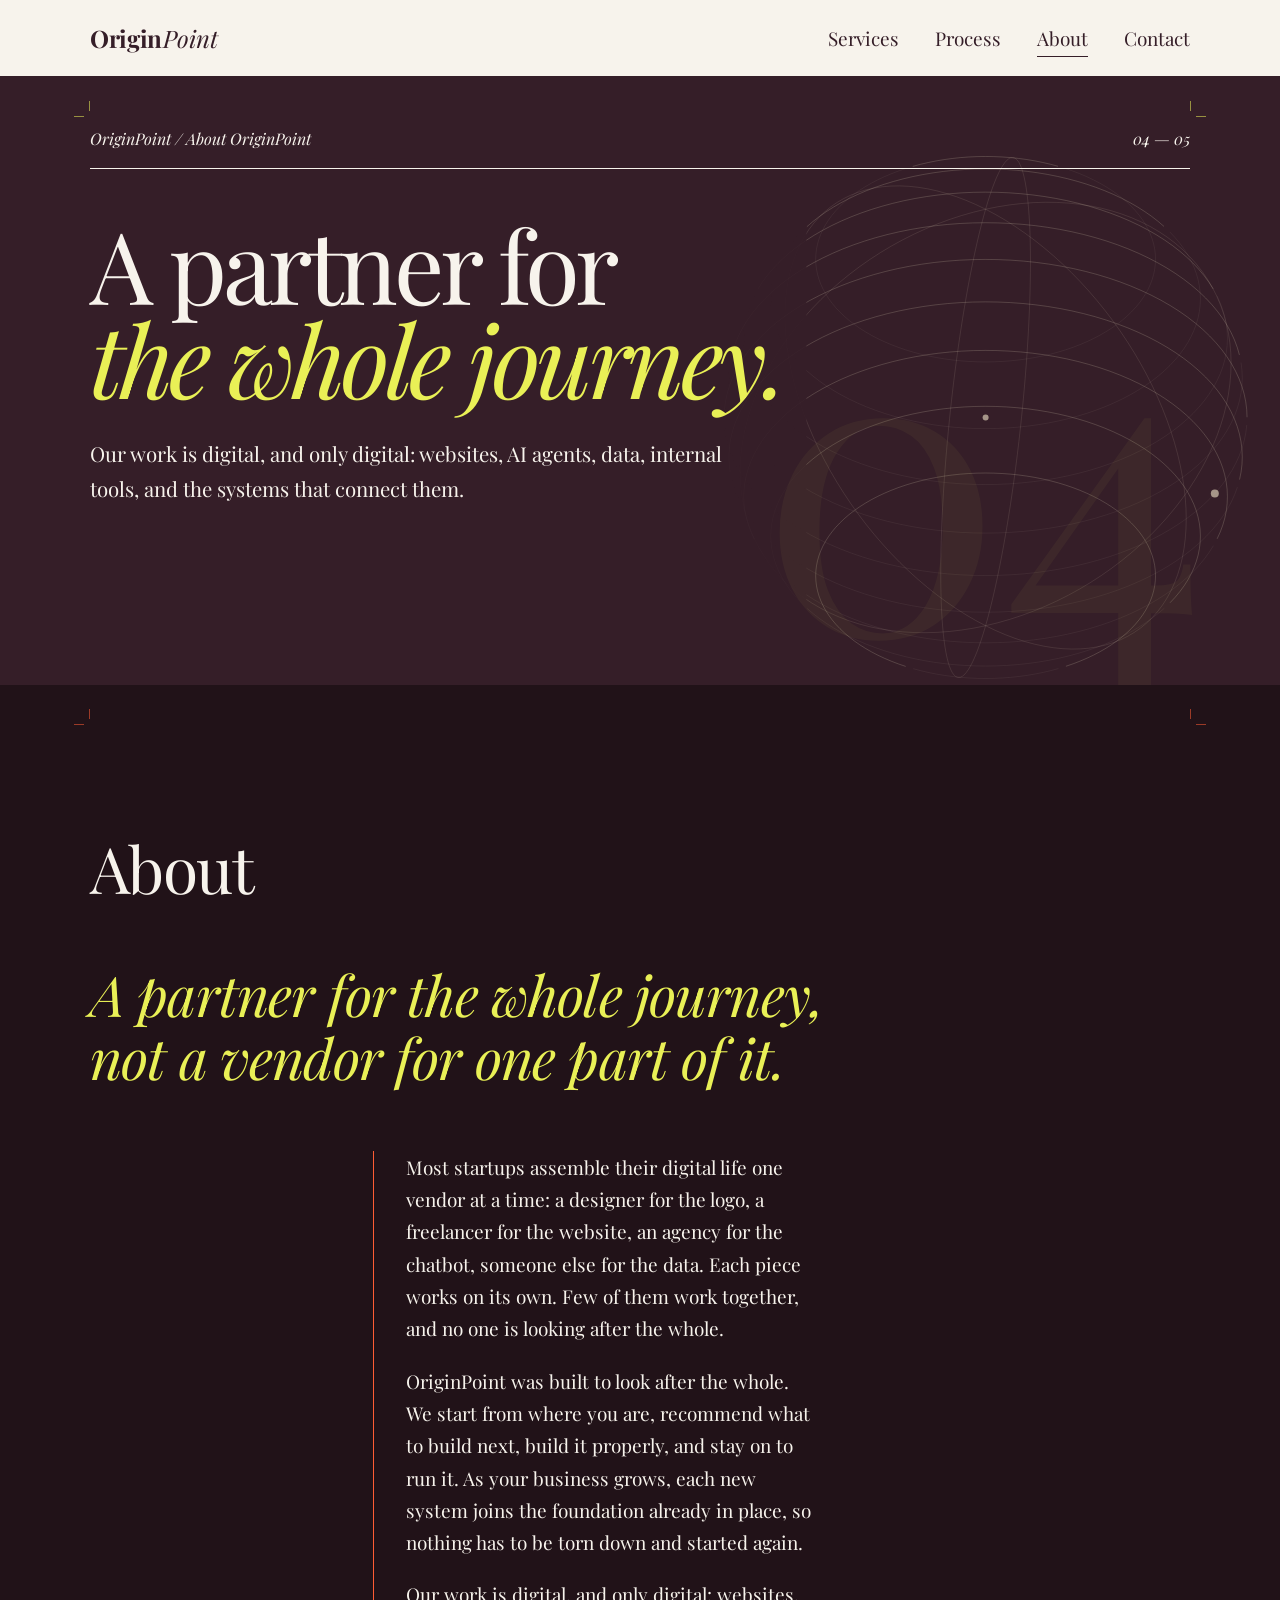
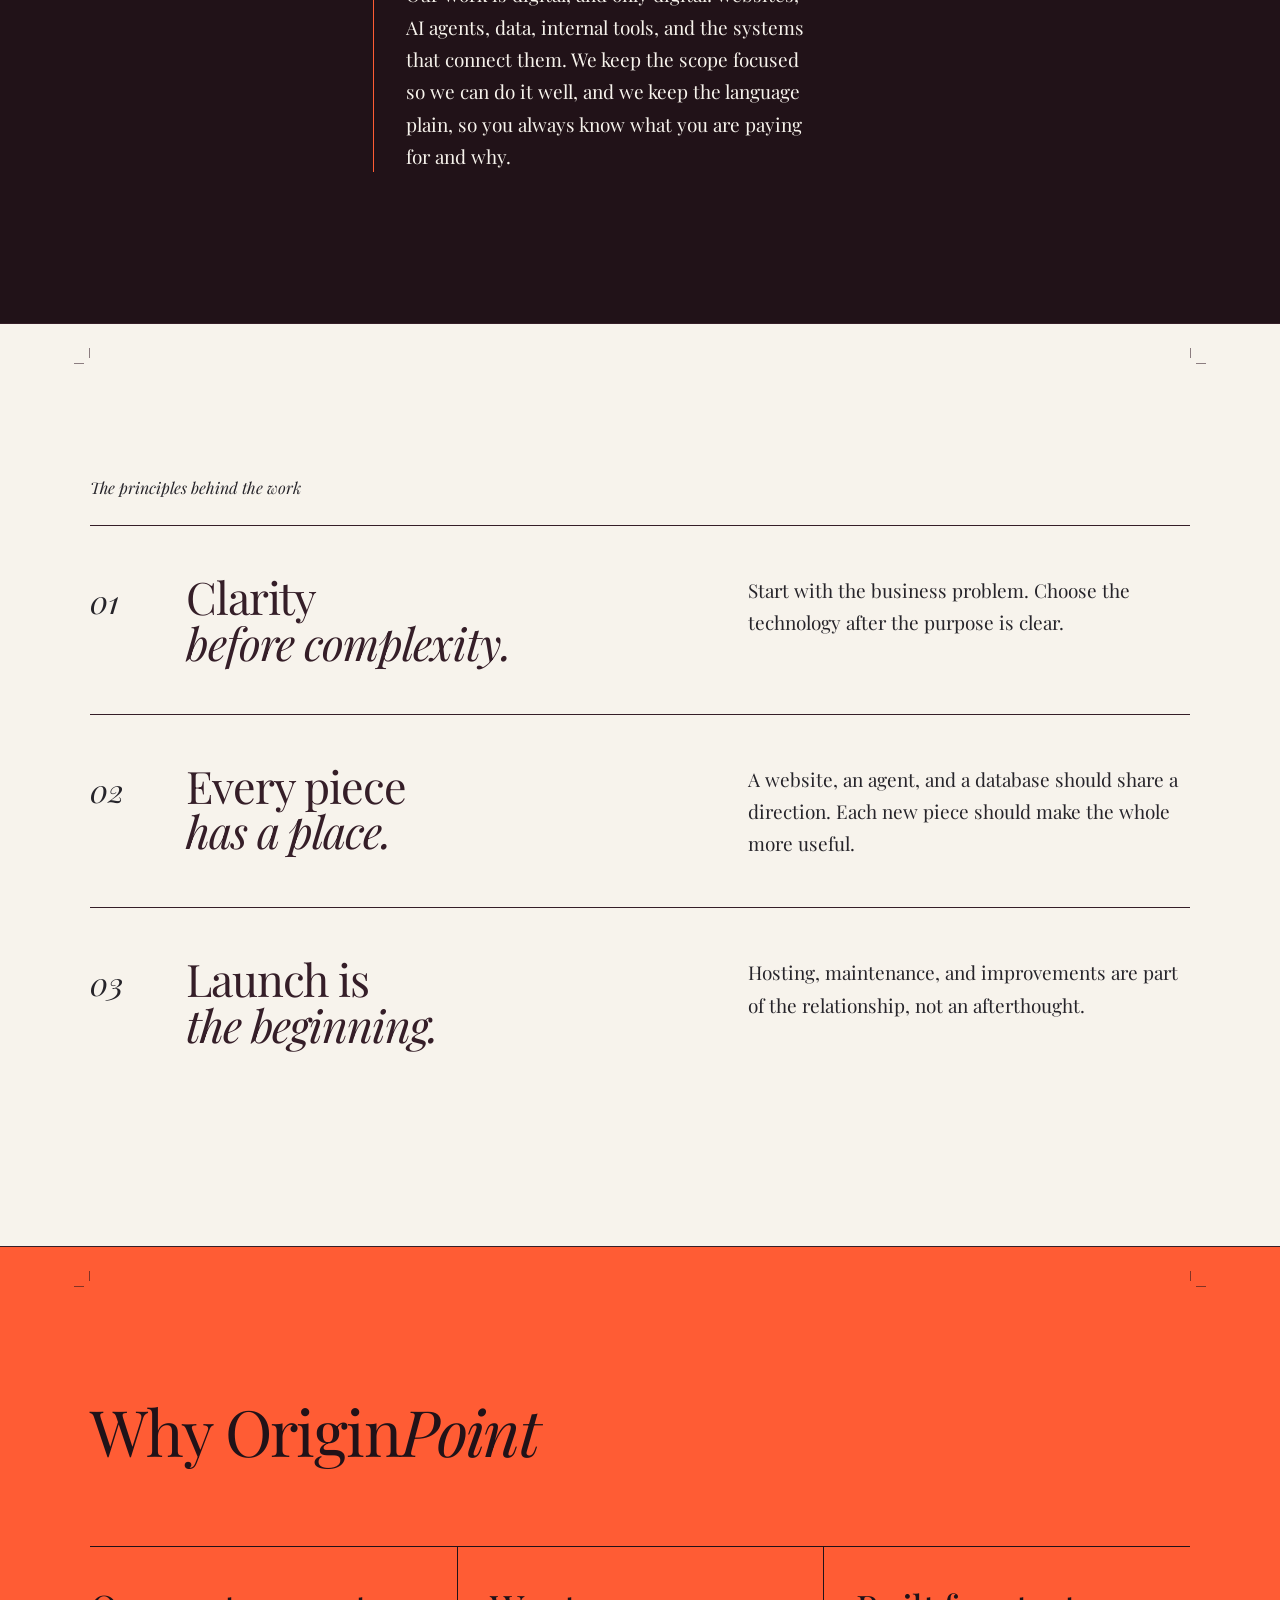
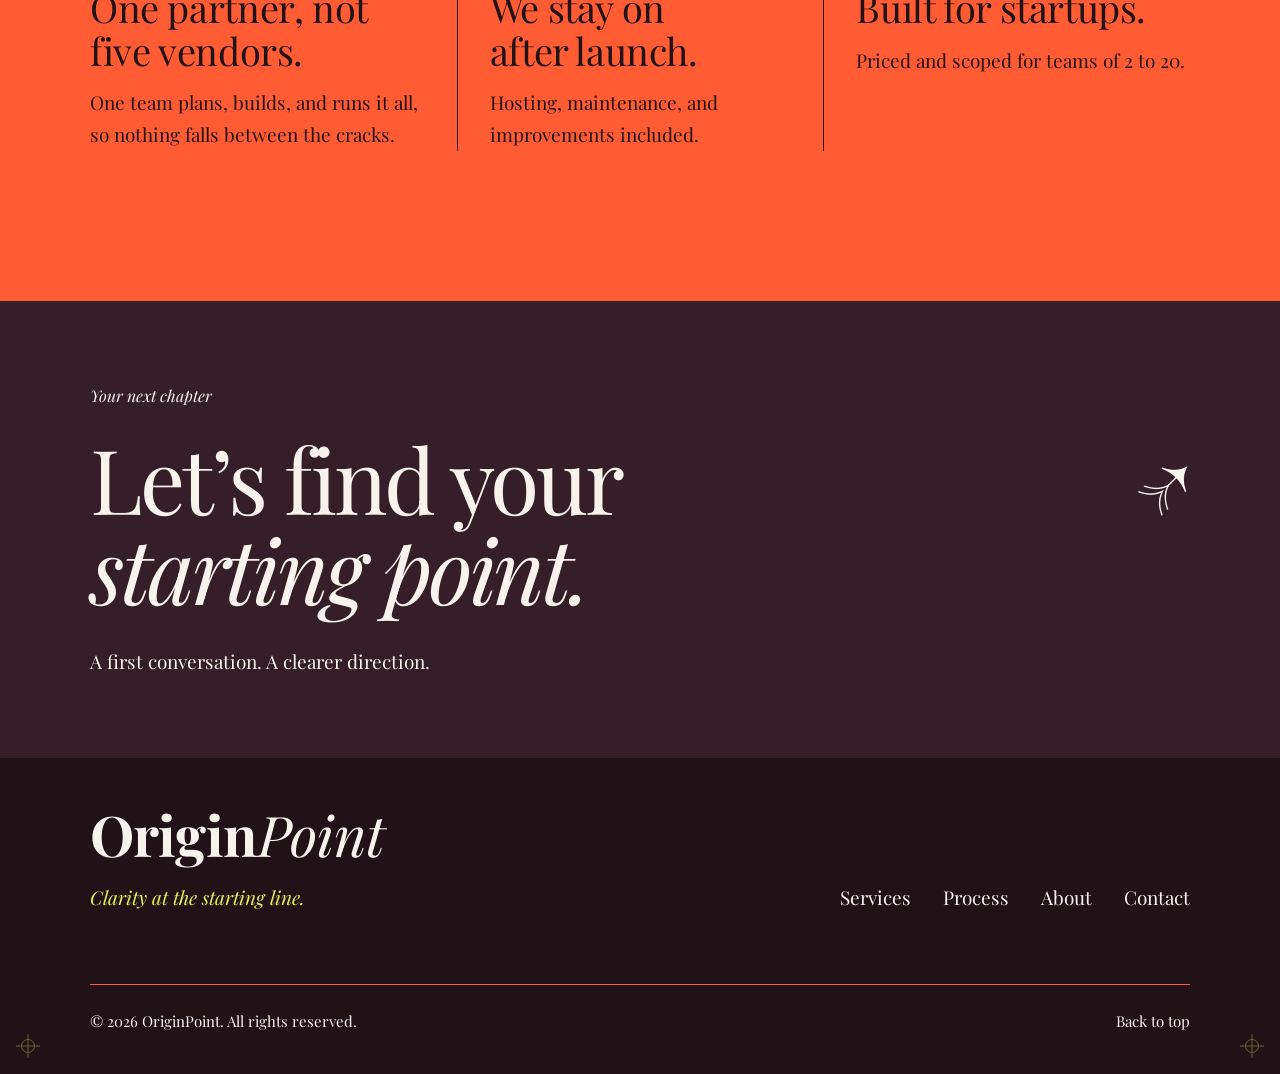
==== commit bce1dc18: "Switch palette to Cassis, Wasabi, Orange Topaze, Cool Blue and Vert Sauge Hex values as printed on t" ====
--- a/about.html
+++ b/about.html
@@ -12,7 +12,7 @@
   <meta property="og:description" content="One digital partner for startups, from day zero onward.">
 
   <!-- Favicon: the origin point — a ring and a dot, in brand colours -->
-  <link rel="icon" href="data:image/svg+xml,%3Csvg xmlns='http://www.w3.org/2000/svg' viewBox='0 0 32 32'%3E%3Crect width='32' height='32' fill='%23E2D5BB'/%3E%3Ccircle cx='16' cy='16' r='9.5' fill='none' stroke='%23435A86' stroke-width='1.5'/%3E%3Ccircle cx='16' cy='16' r='3' fill='%23435A86'/%3E%3C/svg%3E">
+  <link rel="icon" href="data:image/svg+xml,%3Csvg xmlns='http://www.w3.org/2000/svg' viewBox='0 0 32 32'%3E%3Crect width='32' height='32' fill='%23E9F056'/%3E%3Ccircle cx='16' cy='16' r='9.5' fill='none' stroke='%23351E28' stroke-width='1.5'/%3E%3Ccircle cx='16' cy='16' r='3' fill='%23351E28'/%3E%3C/svg%3E">
 
   <link rel="preconnect" href="https://fonts.googleapis.com">
   <link rel="preconnect" href="https://fonts.gstatic.com" crossorigin>
--- a/styles.css
+++ b/styles.css
@@ -22,12 +22,13 @@
    -------------------------------------------------------------------------- */
 :root {
   /* Brand colours */
-  --color-burgundy: #435A86;    /* Cobalt Dust: logo, headings, accents, hairlines */
-  --color-ink: #1B2438;         /* Deep cobalt ink (a shade of Cobalt Dust): dark fields, display type */
-  --color-ink-light: #D66F45;   /* Persimmon: numerals, hairlines on dark fields */
-  --color-sky: #E2D5BB;         /* Parchment: headlines and rings on cobalt, tabs, highlight cards */
-  --color-plate: #D66F45;       /* Persimmon: large rich fields, dark text on it */
-  --color-wash: #ECE3D0;        /* Pale wash (a tint of Parchment): quiet fields */
+  --color-burgundy: #351E28;    /* Cassis: logo, headings, accents, hairlines */
+  --color-ink: #211218;         /* Deep cassis ink (a shade of Cassis): dark fields, display type */
+  --color-ink-light: #FF5C34;   /* Orange Topaze: hairlines and numerals on dark fields */
+  --color-sky: #E9F056;         /* Wasabi: headlines, rings and buttons on dark fields, highlight cards */
+  --color-plate: #FF5C34;       /* Orange Topaze: large rich fields, dark text on it */
+  --color-wash: #D7EFFF;        /* Cool Blue: quiet fields */
+  --color-sage: #AEB8A0;       /* Vert Sauge: a secondary mid-tone field, dark text on it */
   --color-ivory: #F7F3EC;      /* Soft Ivory — header, cards, paper sections */
   --color-paper: #EFE8DC;      /* Warm paper — letter-like fields */
   --color-charcoal: #26242A;   /* Muted Charcoal — body copy on light fields */
@@ -272,7 +273,7 @@
 }
 
 /* Fields, and the contextual colours each one sets */
-/* The "sky" class now holds Cobalt Dust (hero and page headers): light text, Parchment accents */
+/* The "sky" class now holds Cassis (hero and page headers): light text, Wasabi accents */
 .section--sky {
   background-color: var(--color-burgundy);
   --text: var(--color-ivory);
@@ -296,7 +297,7 @@
 .section--paper { background-color: var(--color-paper); }
 .section--wash  { background-color: var(--color-wash); }
 
-/* The plate class holds Persimmon (the "Why" field) */
+/* The plate class holds Orange Topaze (the "Why" field) */
 .section--plate {
   background-color: var(--color-plate);
   --text: var(--color-ink);
@@ -596,7 +597,7 @@
 .service__index {
   display: block;
   margin-bottom: 1.5rem;
-  color: var(--color-ink-light);
+  color: var(--color-burgundy);
   font-size: clamp(2.5rem, 2rem + 2vw, 3.75rem);
   font-style: italic;
   line-height: 1;
@@ -828,7 +829,7 @@
 
 
 /* --------------------------------------------------------------------------
-   8. Why OriginPoint — the Persimmon field
+   8. Why OriginPoint — the Orange Topaze field
    -------------------------------------------------------------------------- */
 .reasons {
   display: grid;
@@ -972,7 +973,7 @@
 .field__control--select {
   appearance: none;
   padding-right: 3rem;
-  background-image: url("data:image/svg+xml,%3Csvg xmlns='http://www.w3.org/2000/svg' viewBox='0 0 14 8'%3E%3Cpath d='M1 1l6 6 6-6' fill='none' stroke='%23435A86' stroke-width='1.25'/%3E%3C/svg%3E");
+  background-image: url("data:image/svg+xml,%3Csvg xmlns='http://www.w3.org/2000/svg' viewBox='0 0 14 8'%3E%3Cpath d='M1 1l6 6 6-6' fill='none' stroke='%23351E28' stroke-width='1.25'/%3E%3C/svg%3E");
   background-position: right 1.125rem center;
   background-repeat: no-repeat;
   background-size: 0.875rem auto;
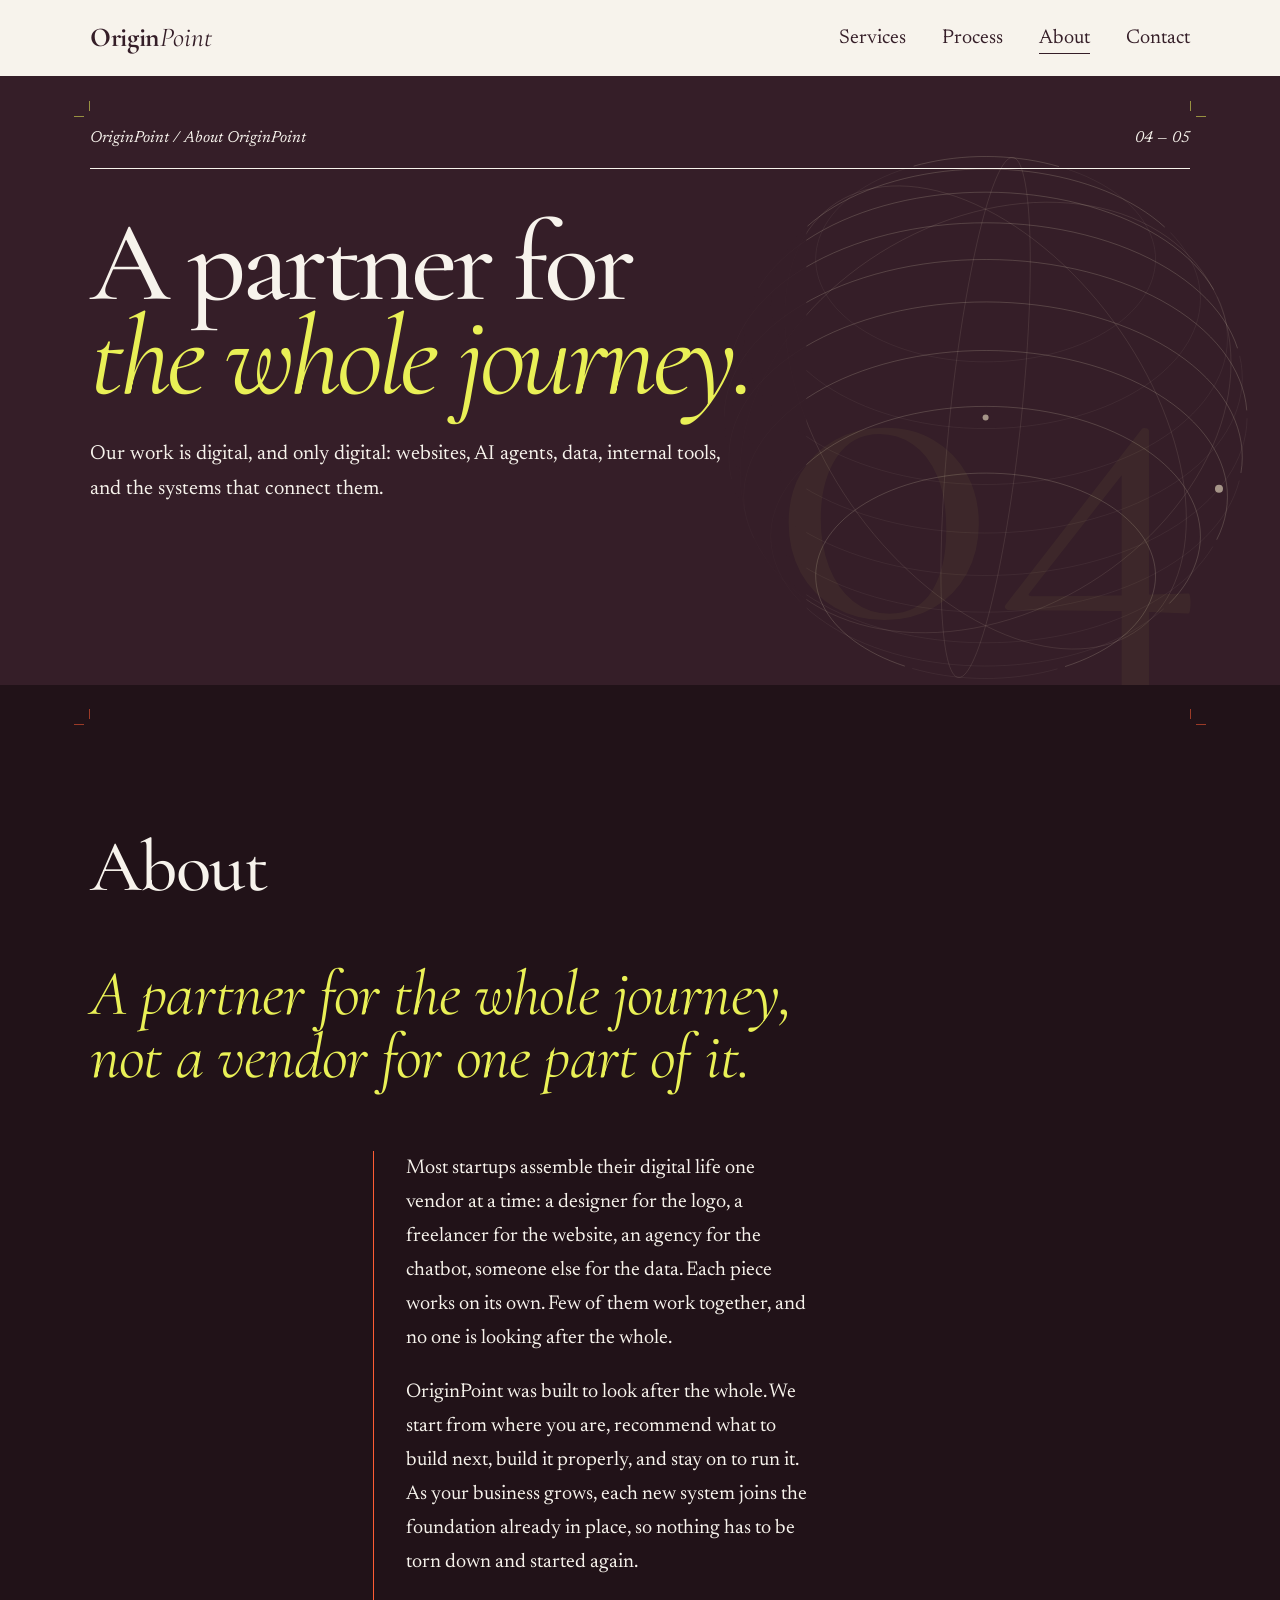
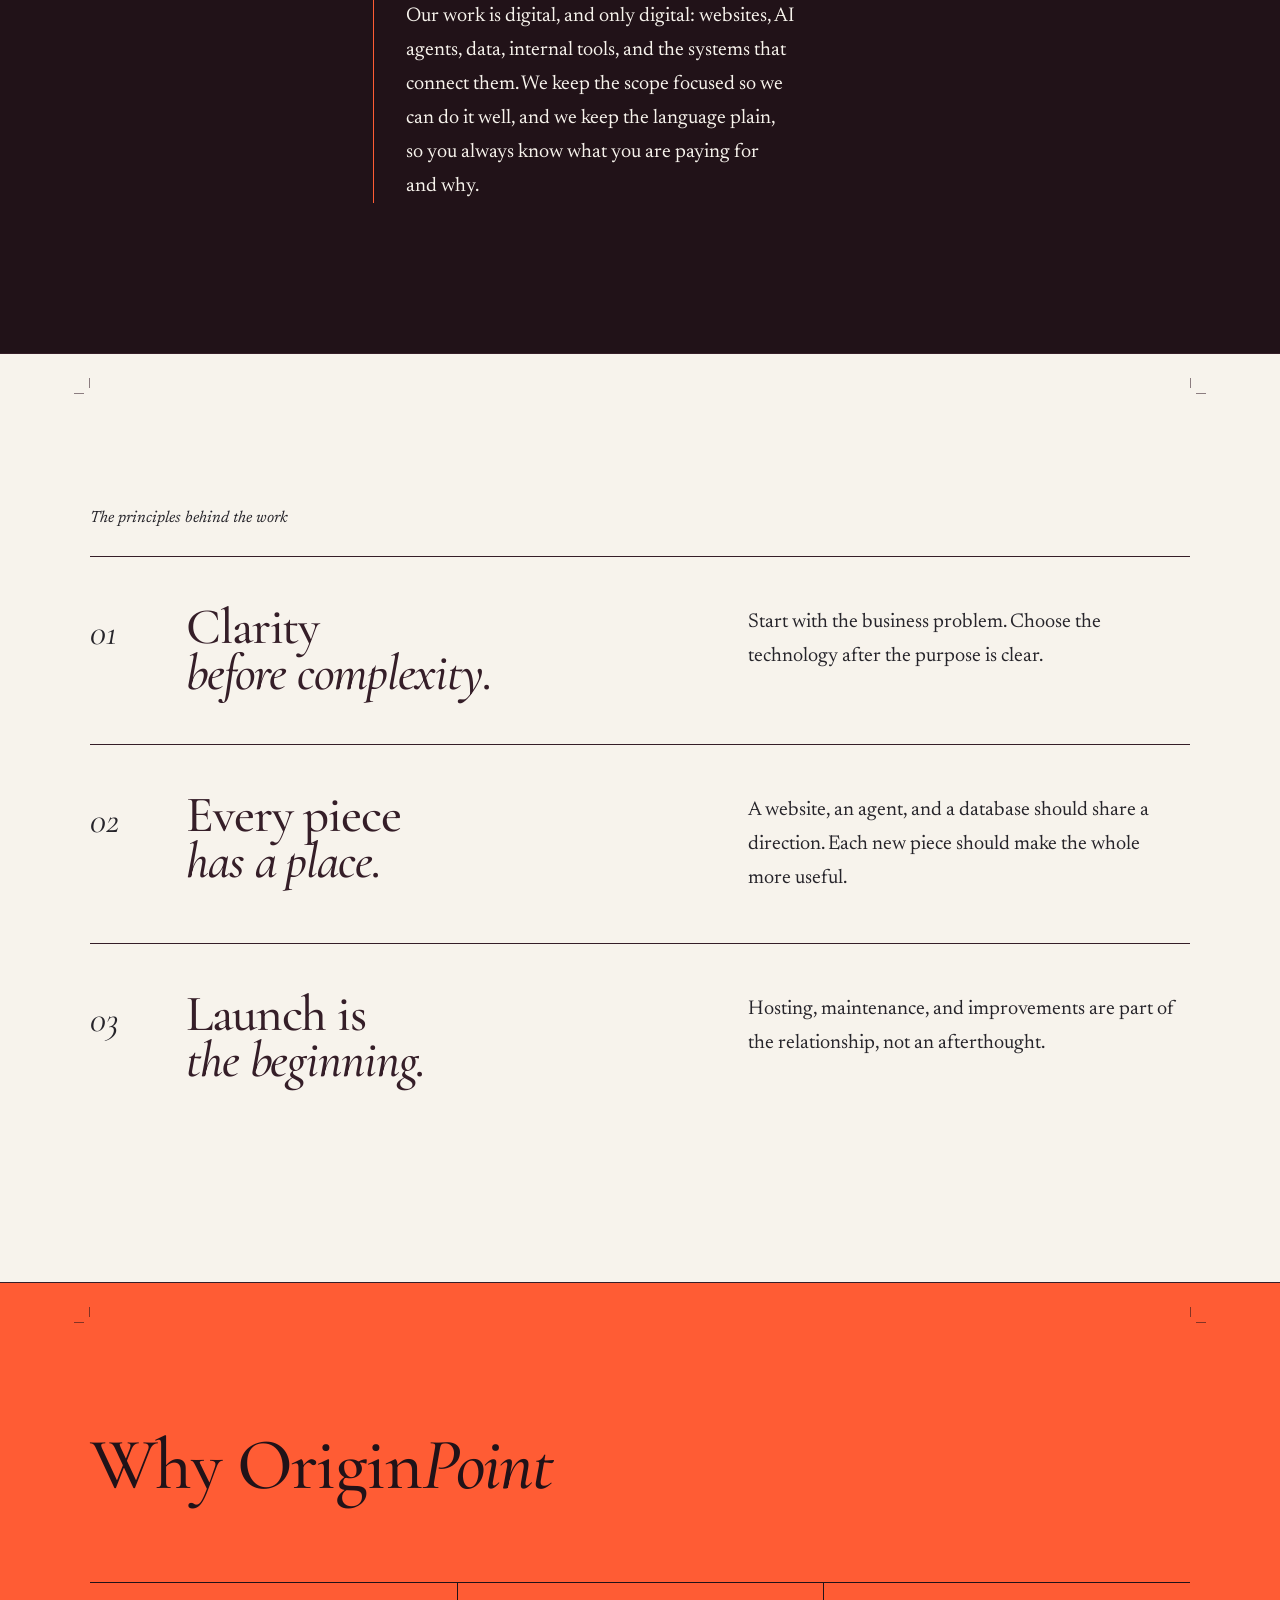
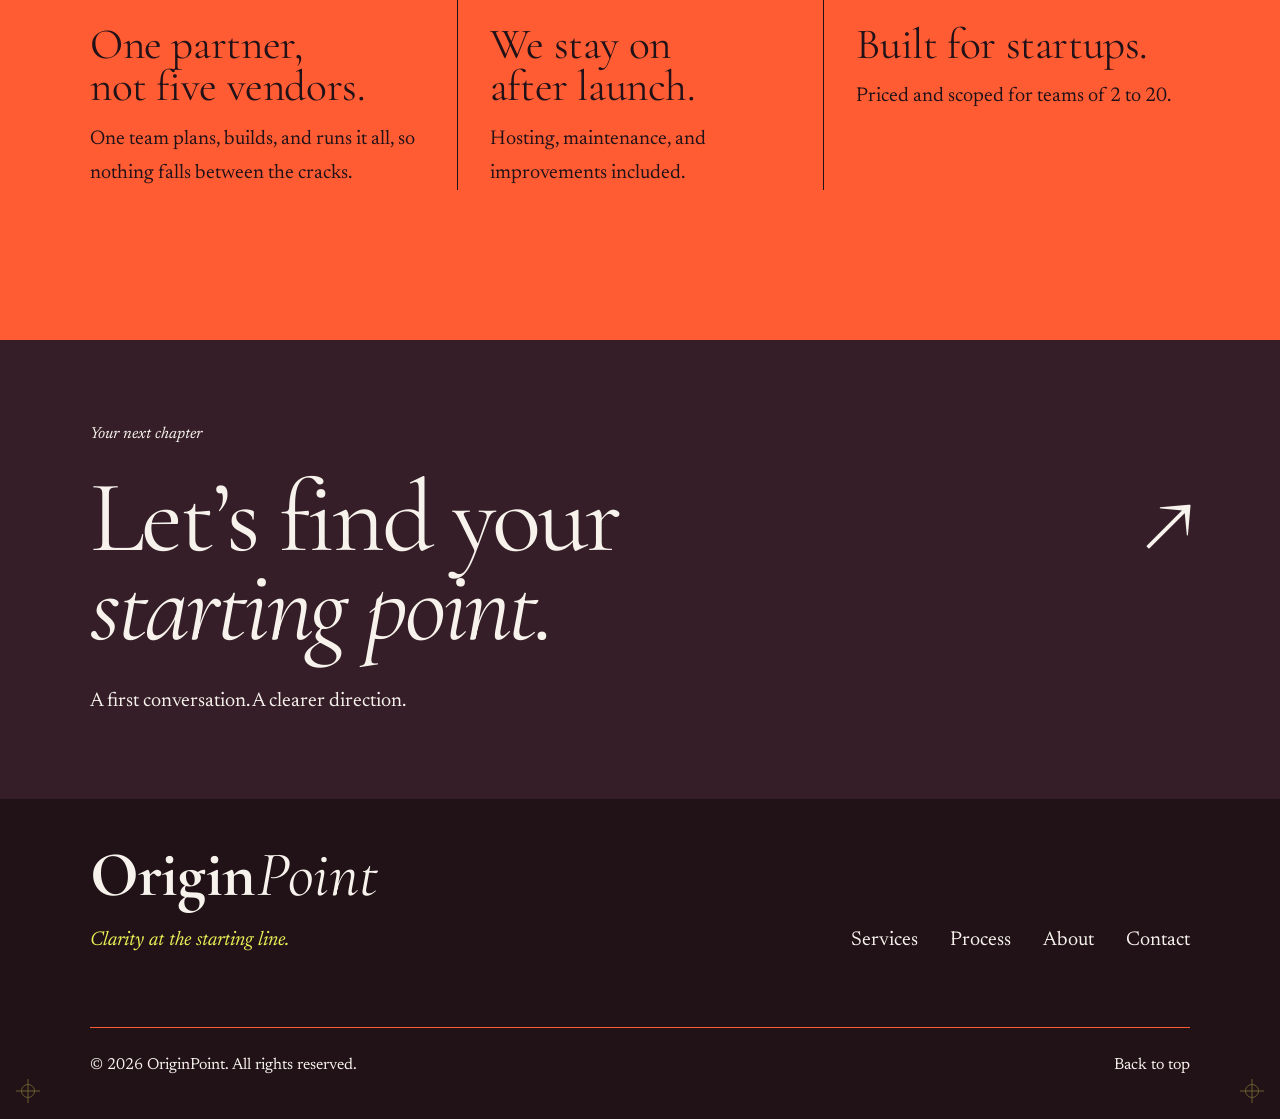
==== commit a57c68b4: "Switch type to Cormorant Garamond display and Newsreader body Cormorant Garamond for headlines, the " ====
--- a/about.html
+++ b/about.html
@@ -16,7 +16,7 @@
 
   <link rel="preconnect" href="https://fonts.googleapis.com">
   <link rel="preconnect" href="https://fonts.gstatic.com" crossorigin>
-  <link rel="stylesheet" href="https://fonts.googleapis.com/css2?family=Playfair+Display:ital,wght@0,400..700;1,400..700&display=swap">
+  <link rel="stylesheet" href="https://fonts.googleapis.com/css2?family=Cormorant+Garamond:ital,wght@0,300..700;1,300..700&family=Newsreader:ital,opsz,wght@0,6..72,300..700;1,6..72,300..700&display=swap">
   <link rel="stylesheet" href="styles.css">
   <link rel="stylesheet" href="flow.css">
 
--- a/styles.css
+++ b/styles.css
@@ -41,9 +41,11 @@
   --focus: var(--color-burgundy);
 
   /* Type: a steep scale, so display sizes jump well clear of body copy */
-  --font-serif: "Playfair Display", Georgia, "Times New Roman", serif;
-  --step--1: 0.9375rem;                                   /* small italic labels */
-  --step-0: clamp(1.0625rem, 1rem + 0.25vw, 1.1875rem);   /* body               */
+  --font-display: "Cormorant Garamond", Georgia, "Times New Roman", serif;   /* headlines, logo, numerals */
+  --font-body: "Newsreader", Georgia, "Times New Roman", serif;               /* running text */
+  --font-serif: var(--font-body);
+  --step--1: 1rem;                                   /* small italic labels */
+  --step-0: clamp(1.125rem, 1.05rem + 0.25vw, 1.25rem);   /* body               */
   --step-1: clamp(1.375rem, 1.2rem + 0.7vw, 1.75rem);     /* h3                 */
   --step-2: clamp(1.25rem, 1.05rem + 0.9vw, 1.75rem);     /* intros, ledes      */
   --step-3: clamp(2.625rem, 1.6rem + 3vw, 4.25rem);       /* h2: 48px+ desktop  */
@@ -53,7 +55,7 @@
   /* Lines and layout */
   --hairline: 1px solid var(--line);
   --content-width: 68.75rem;   /* 1100px */
-  --measure: 56ch;             /* ≈72 characters of Playfair: under the 75 limit */
+  --measure: 56ch;             /* about 68 characters of Newsreader: under the 75 limit */
   --gutter: clamp(1.25rem, 5vw, 2.5rem);
   --section-space: clamp(5rem, 3rem + 8vw, 10rem);
   --header-height: 4rem;
@@ -106,7 +108,9 @@
 
 h1, h2, h3 {
   color: var(--heading);
-  font-weight: 400;
+  font-family: var(--font-display);
+  font-size-adjust: 0.44;
+  font-weight: 500;
   line-height: 1.1;
   letter-spacing: -0.015em;
   text-wrap: balance;
@@ -200,7 +204,7 @@
   display: inline-block;
   color: var(--color-burgundy);
   font-family: var(--font-serif);
-  font-size: 1.375rem;
+  font-size: 1.5rem;
   line-height: 1;
   letter-spacing: -0.015em;
   text-decoration: none;
@@ -1171,3 +1175,11 @@
  .magnetic{translate:none!important}.hero-directory a:hover b{transform:none}
  ::view-transition-old(root),::view-transition-new(root){animation:none!important}
 }
+
+/* Display face wherever the page sets large or numeric type */
+.logo, .giant-link, .cover__lockup, .cover__tag, .service__index, .system-number,
+.fold__ghost, .fold__num, .chapter-symbol, .pullquote, .stage-picker button span,
+.principles article > span, .hero__title, .page-intro h1, .fold__art .lockup {
+  font-family: var(--font-display);
+  font-size-adjust: 0.44;
+}
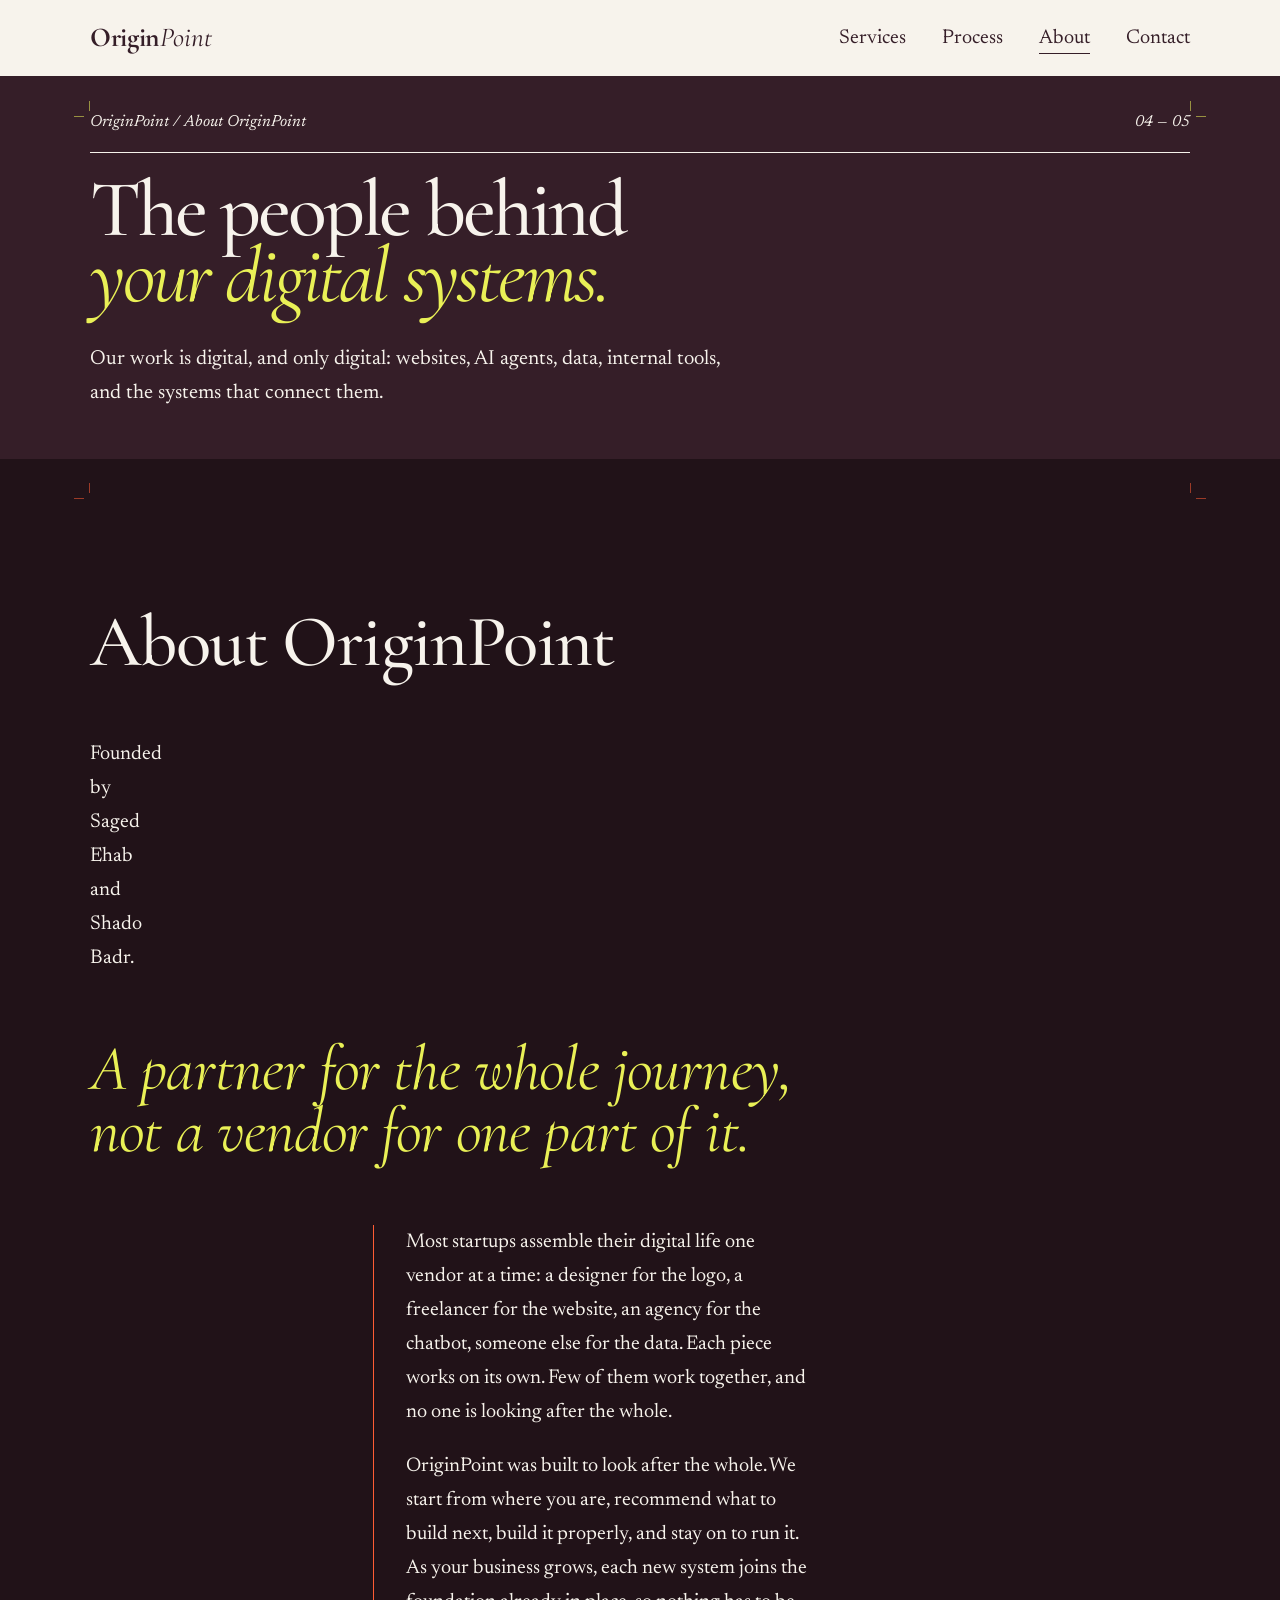
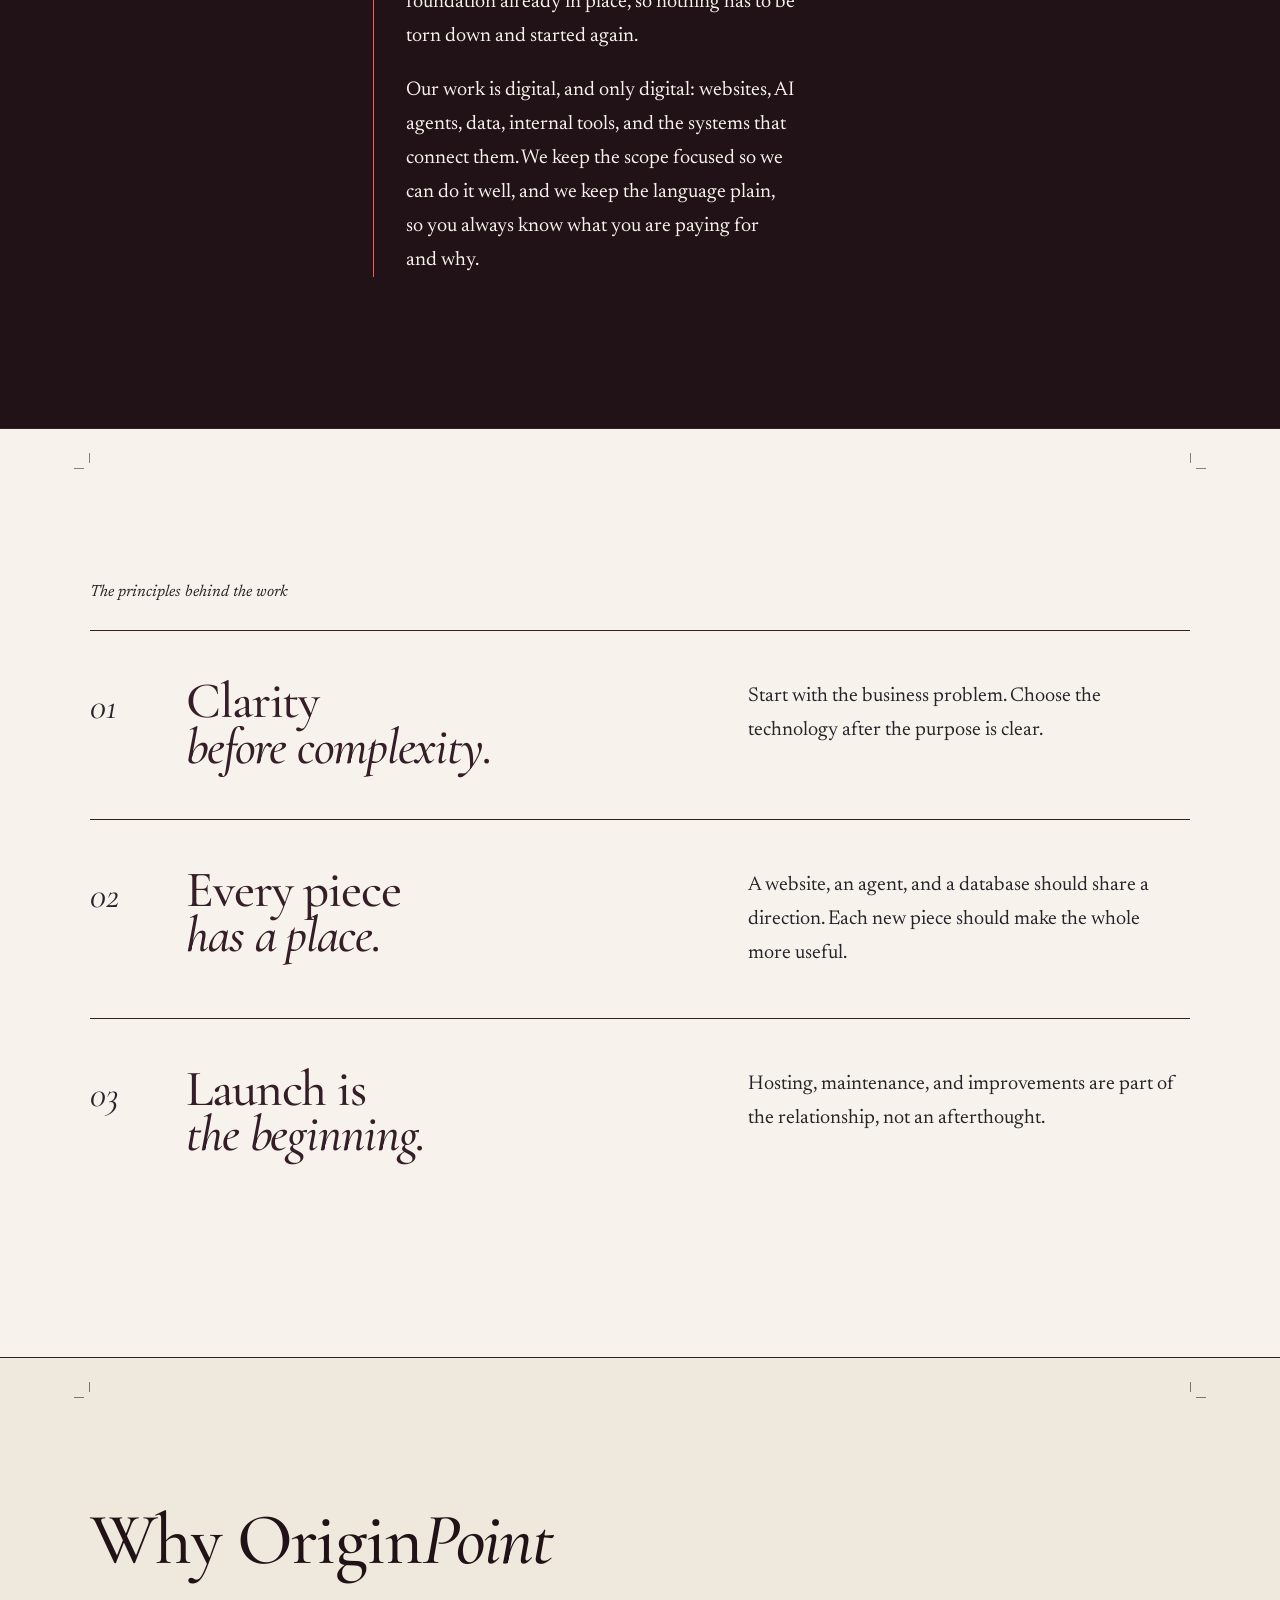
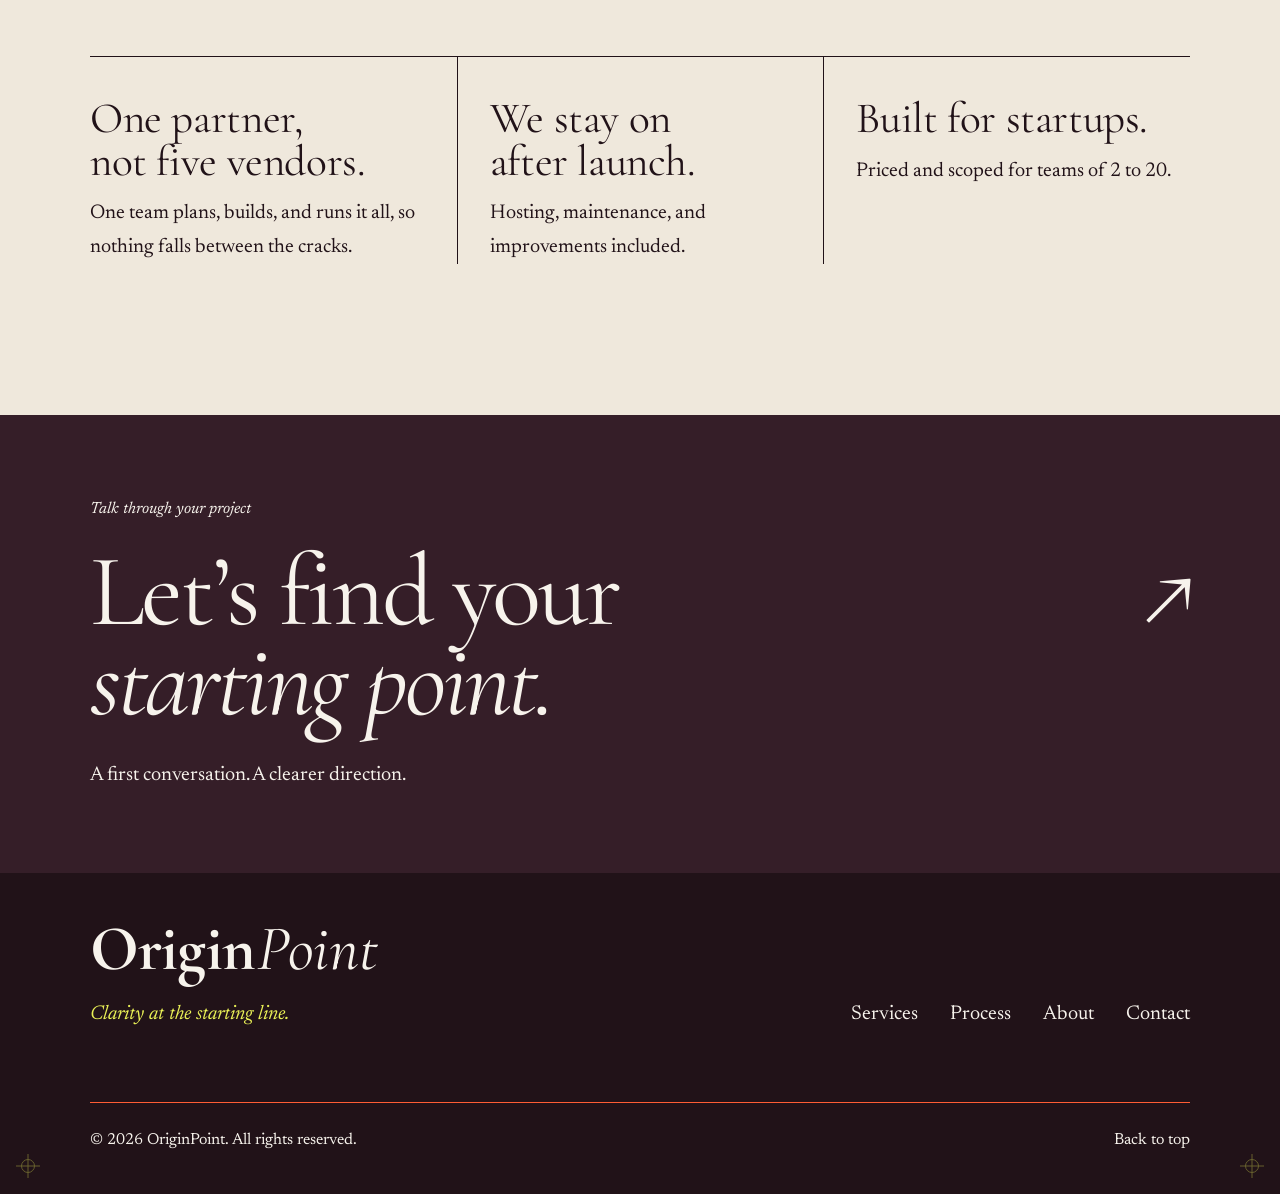
==== commit e6f4a011: "Update OriginPoint site to finished preview" ====
--- a/about.html
+++ b/about.html
@@ -18,6 +18,7 @@
   <link rel="preconnect" href="https://fonts.gstatic.com" crossorigin>
   <link rel="stylesheet" href="https://fonts.googleapis.com/css2?family=Cormorant+Garamond:ital,wght@0,300..700;1,300..700&family=Newsreader:ital,opsz,wght@0,6..72,300..700;1,6..72,300..700&display=swap">
   <link rel="stylesheet" href="styles.css">
+  <link rel="stylesheet" href="refinements.css?v=editorial-4">
   <link rel="stylesheet" href="flow.css">
 
   <!-- Flags that JS is available, so the menu and reveals can start in their resting state -->
@@ -53,9 +54,9 @@
     </div>
   </header>
 
-  <main id="main"><section class="page-intro section section--sky"><div class="container"><div class="folio"><span>OriginPoint / About OriginPoint</span><span>04 — 05</span></div><h1>A partner for<br><i>the whole journey.</i></h1><p class="page-lede">Our work is digital, and only digital: websites, AI agents, data, internal tools, and the systems that connect them.</p><div class="chapter-symbol" aria-hidden="true">04</div></div></section><section class="section section--ink" id="about" aria-labelledby="about-title">
+  <main id="main"><section class="page-intro section section--sky"><div class="container"><div class="folio"><span>OriginPoint / About OriginPoint</span><span>04 — 05</span></div><h1>The people behind<br><i>your digital systems.</i></h1><p class="page-lede">Our work is digital, and only digital: websites, AI agents, data, internal tools, and the systems that connect them.</p></div></section><section class="section section--ink" id="about" aria-labelledby="about-title">
       <div class="container about">
-        <h2 id="about-title">About</h2>
+        <h2 id="about-title">About OriginPoint</h2><p>Founded by Saged Ehab and Shado Badr.</p>
         <p class="pullquote">A partner for the whole journey, not a vendor for one part of it.</p>
 
         <div class="about__body">
@@ -85,7 +86,7 @@
           </li>
         </ul>
       </div>
-    </section><section class="section section--burgundy next-step"><div class="container"><p class="eyebrow">Your next chapter</p><a class="giant-link" href="contact.html">Let’s find your<br><i>starting point.</i><span aria-hidden="true">↗</span></a><p>A first conversation. A clearer direction.</p></div></section></main><footer class="site-footer">
+    </section><section class="section section--burgundy next-step"><div class="container"><p class="eyebrow">Talk through your project</p><a class="giant-link" href="contact.html">Let’s find your<br><i>starting point.</i><span aria-hidden="true">↗</span></a><p>A first conversation. A clearer direction.</p></div></section></main><footer class="site-footer">
     <svg class="reg reg--bl" aria-hidden="true" focusable="false"><use href="#reg-mark"/></svg>
     <svg class="reg reg--br" aria-hidden="true" focusable="false"><use href="#reg-mark"/></svg>
 
@@ -113,5 +114,5 @@
     </div>
   </footer>
 
-  <script src="site.js" defer></script>
+  <script src="site.js?v=editorial-1" defer></script>
   <script src="flow.js" defer></script></body></html>
--- a/refinements.css
+++ b/refinements.css
@@ -0,0 +1,91 @@
+
+.overview { background: var(--color-burgundy); color: var(--color-ivory); padding: clamp(3rem, 6vw, 6rem) 0; }
+.overview__grid { display: grid; grid-template-columns: minmax(0, 0.95fr) minmax(0, 1.1fr); gap: clamp(2rem, 4vw, 5rem); align-items: center; }
+.overview .eyebrow { color: var(--color-sky); }
+.overview h1 { color: var(--color-ivory); font-size: clamp(3rem, 5.4vw, 6rem); line-height: 0.98; letter-spacing: -0.035em; margin: 1.25rem 0 1.75rem; }
+.overview h1 i { color: var(--color-sky); }
+.overview__lede { max-width: 35ch; font-size: clamp(1.1rem, 1.3vw, 1.3rem); line-height: 1.55; }
+.overview__actions { display: flex; flex-wrap: wrap; align-items: center; gap: 1.5rem; margin-top: 2rem; }
+.overview__actions .button { background: var(--color-sky); border-color: var(--color-sky); color: var(--color-ink); }
+.overview__actions .text-link { color: var(--color-ivory); }
+.overview__visual { min-width: 0; margin: 0; }
+.overview__visual img { display: block; width: 100%; height: auto; }
+.overview__visual figcaption { padding-top: 0.9rem; font-size: 0.95rem; font-style: italic; }
+.journey { padding: 2.5rem 0; background: var(--color-ivory); }
+.journey__heading { display:flex; justify-content:space-between; flex-wrap:wrap; gap:0.75rem; }
+.journey__heading p { margin:0; }
+.journey__steps { list-style:none; padding:0; margin:1.5rem 0; display:grid; grid-template-columns:repeat(5,minmax(0,1fr)); gap:1.25rem; }
+.journey__steps li { border-top:1px solid var(--color-burgundy); padding-top:0.75rem; line-height:1.3; }
+.journey__steps span { display:block; font-style:italic; margin-bottom:0.5rem; }
+.story .hook { min-height:0; padding-block:2.5rem; gap:1rem; --hs:min(13vw,10rem); }
+.story .hook .hook__text { max-width:55ch; margin-bottom:0.5rem; }
+.story--binder .story__track { height:400svh; }
+.demo-disclaimer { max-width:38ch; font-size:0.95rem; font-style:italic; }
+.demo-record { margin:1.5rem 0; padding:1rem 0; border-block:1px solid currentColor; }
+.demo-record span { font-size:0.9rem; font-style:italic; }
+.demo-record p { margin:0.5rem 0 0; font-size:1.2rem; line-height:1.4; }
+@media(max-width:56em){
+ .overview__grid { grid-template-columns:1fr; gap:2rem; }
+ .overview h1 { font-size:clamp(2.8rem,9vw,4.5rem); }
+ .overview__lede { max-width:42ch; }
+ .overview__visual { max-width:42rem; }
+ .journey__steps { grid-template-columns:repeat(2,minmax(0,1fr)); }
+ .journey__steps li:last-child { grid-column:1 / -1; }
+}
+@media(max-width:47.99em){
+ .overview { padding:2.5rem 0; }
+ .overview__actions { align-items:flex-start; flex-direction:column; gap:1.1rem; }
+ .story .hook { --hs:24vw; padding-block:2rem; }
+ .story--binder .story__track { height:330svh; }
+ .story--binder .story__stage { height:min(640px,calc(100svh - var(--header-height))); }
+ .story--binder .fold__body { padding:0.85rem 1rem; gap:0.5rem; }
+ .story--binder .fold__title { font-size:clamp(1.8rem,8.2vw,2.5rem); }
+ .story--binder .fold__art { width:min(30%,6rem); }
+}
+
+/* Keep the cinematic opening, with a direct route to contact throughout. */
+.cine__contact { position:absolute; z-index:5; top:1.5rem; left:var(--gutter); color:var(--cine-fg); font-size:1rem; text-decoration:underline; text-underline-offset:0.3em; }
+@media (prefers-reduced-motion:no-preference) { .js .cine:not(.cine--static) { --cine-runway:calc(var(--cine-pin-h) * 3.2); } }
+@media(max-width:47.99em) { .cine__contact { top:2.9rem; font-size:0.9rem; } }
+@media(prefers-reduced-motion:reduce) { .cine__contact { position:static; display:inline-block; color:var(--color-burgundy); margin:1rem var(--gutter); } }
+
+/* Editorial pass: useful project material replaces decorative diagrams. */
+.editorial-title { margin:0.5rem 0 1rem; font-size:clamp(3rem,6vw,6rem); line-height:1; letter-spacing:-0.025em; }
+.story .hook { background:var(--color-ivory); color:var(--color-ink); padding-block:3rem; }
+.story .hook .hook__text { max-width:52ch; }
+.story .fold { --fold-bg:var(--color-ivory); --text:var(--color-ink); --heading:var(--color-burgundy); --accent:var(--color-burgundy); --line:var(--color-burgundy); --tab-bg:var(--color-burgundy); --tab-fg:var(--color-ivory); }
+.story--binder .fold__tab[aria-current="step"] { background:var(--color-sky); color:var(--color-ink); }
+.fold-spec { border-top:1px solid currentColor; padding-top:1rem; font-size:1rem; line-height:1.45; align-self:center; }
+.fold-spec__label { font-style:italic; margin:0 0 1.2rem; font-size:0.95rem; }
+.fold-spec ul,.fold-spec ol { padding-left:1.1rem; margin:0; }
+.fold-spec li { padding-bottom:0.7rem; }
+.fold-spec__foot { border-top:1px solid currentColor; padding-top:1rem; margin-top:1rem; font-size:0.9rem; }
+.fold-spec dl { margin:0; }
+.fold-spec dl div { margin:0 0 0.8rem; }
+.fold-spec dt { font-size:0.85rem; font-style:italic; }
+.fold-spec dd { margin:0.2rem 0 0; }
+.spec-lockup { font-family:var(--font-display); font-size:clamp(2.5rem,4vw,4rem); letter-spacing:-0.04em; margin-bottom:1.2rem; }
+.spec-swatches { display:grid; grid-template-columns:repeat(3,minmax(0,1fr)); gap:0.5rem; }
+.spec-swatches span { padding:3rem 0.4rem 0.5rem; font-size:0.8rem; border:1px solid var(--color-burgundy); }
+.spec-swatches span:nth-child(1) { background:var(--color-burgundy); color:var(--color-ivory); }
+.spec-swatches span:nth-child(2) { background:var(--color-ivory); }
+.spec-swatches span:nth-child(3) { background:var(--color-sky); }
+#why { background:var(--color-paper); }
+@media(max-width:47.99em){
+ .story .hook { padding-block:2rem; }
+ .story--binder .fold__body { gap:0.75rem; overflow-y:auto; overscroll-behavior:auto; }
+ .story--binder .fold__title { font-size:clamp(1.7rem,7.6vw,2.2rem); margin-bottom:0.6rem; }
+ .story--binder .fold__text p { font-size:1rem; line-height:1.4; }
+ .fold-spec { padding-top:0.7rem; font-size:0.9rem; }
+ .fold-spec__label { margin-bottom:0.5rem; font-size:0.85rem; }
+ .fold-spec li { padding-bottom:0.35rem; }
+ .fold-spec__foot { margin-top:0.5rem; padding-top:0.5rem; font-size:0.85rem; }
+ .spec-lockup { font-size:2.5rem; margin-bottom:0.6rem; }
+ .spec-swatches span { padding-top:1.5rem; }
+}
+
+@media(max-width:47.99em){ .story:not(.story--binder) .binder { padding-bottom:2rem; } .story:not(.story--binder) .fold__body { padding:1.25rem; gap:1rem; } .story:not(.story--binder) .fold__title { font-size:2rem; } .story:not(.story--binder) .fold__tab { min-height:44px; } }
+
+.fold__title { scroll-margin-top:calc(var(--header-height) + 1rem); }
+
+.page-intro { padding-block:2rem 3rem; } .page-intro > .container { min-height:0; } .page-intro h1 { margin-top:1.5rem; font-size:clamp(2.75rem,5.5vw,5rem); }
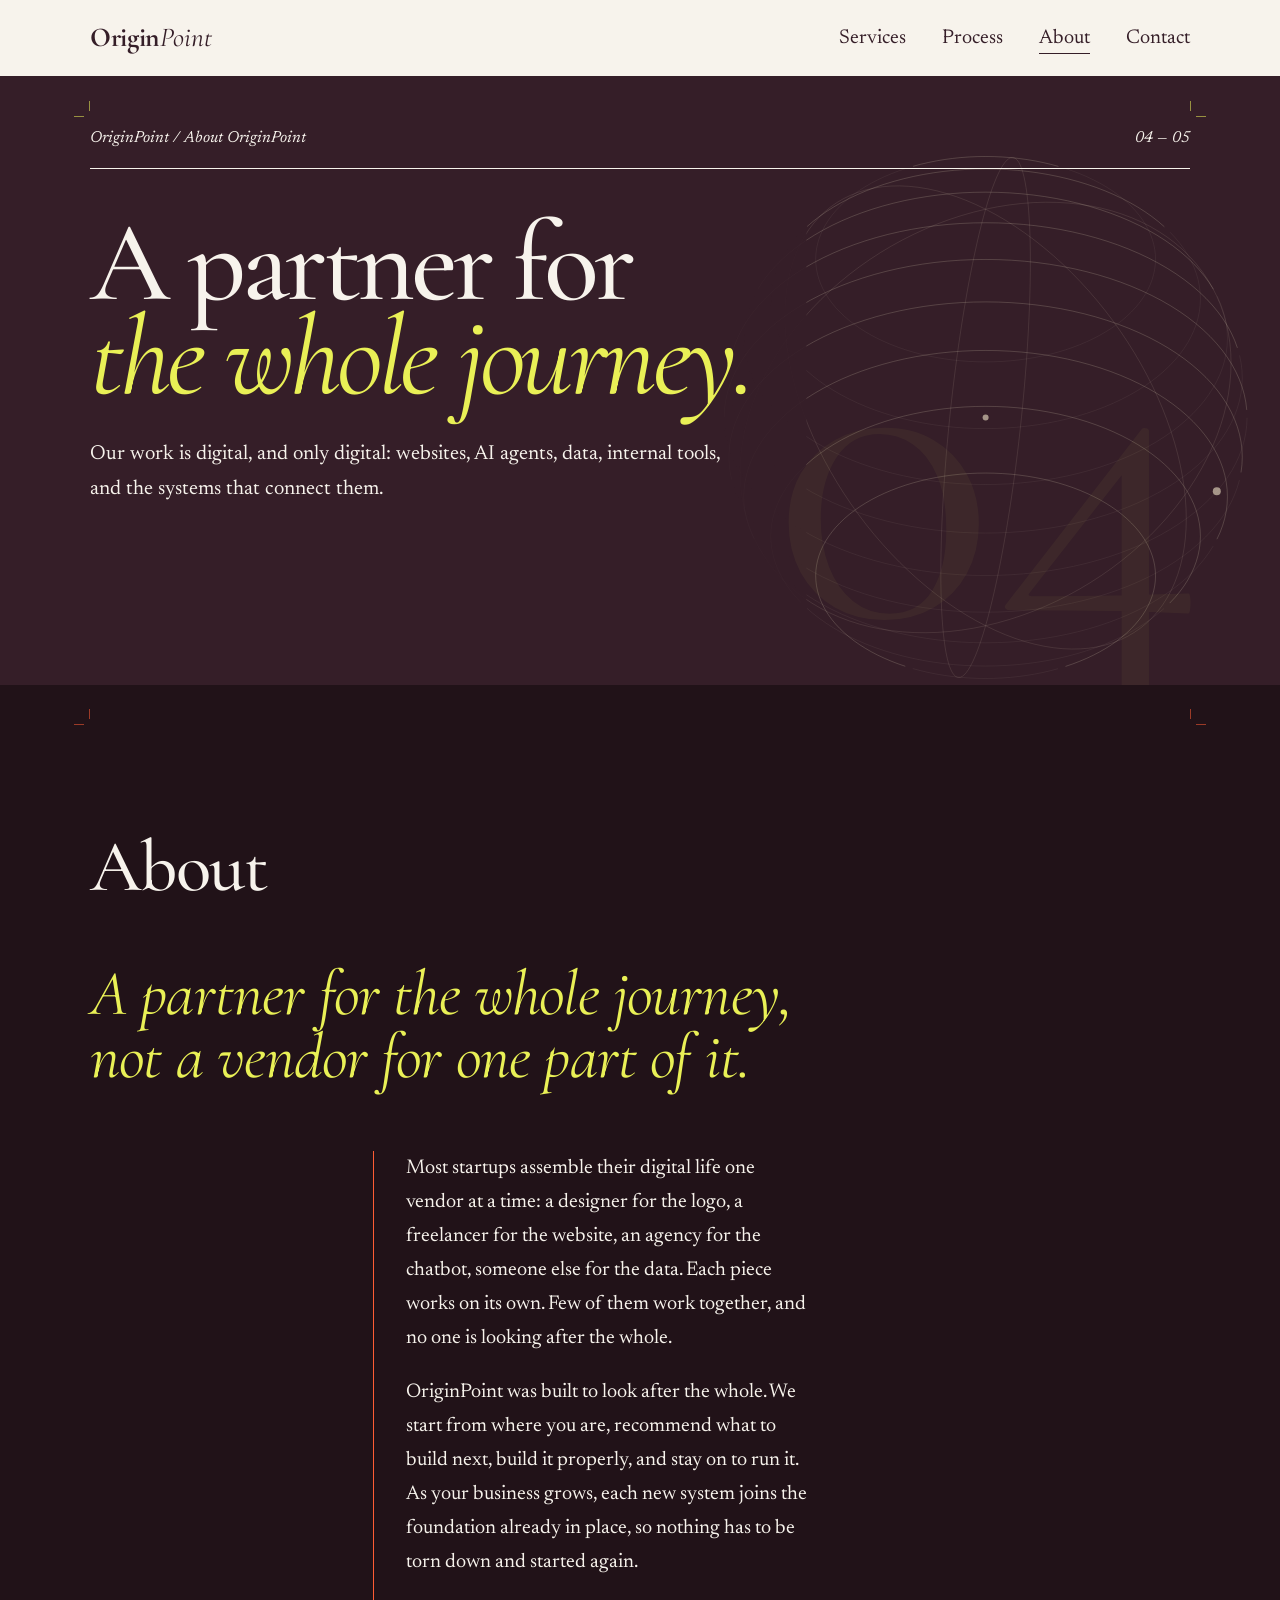
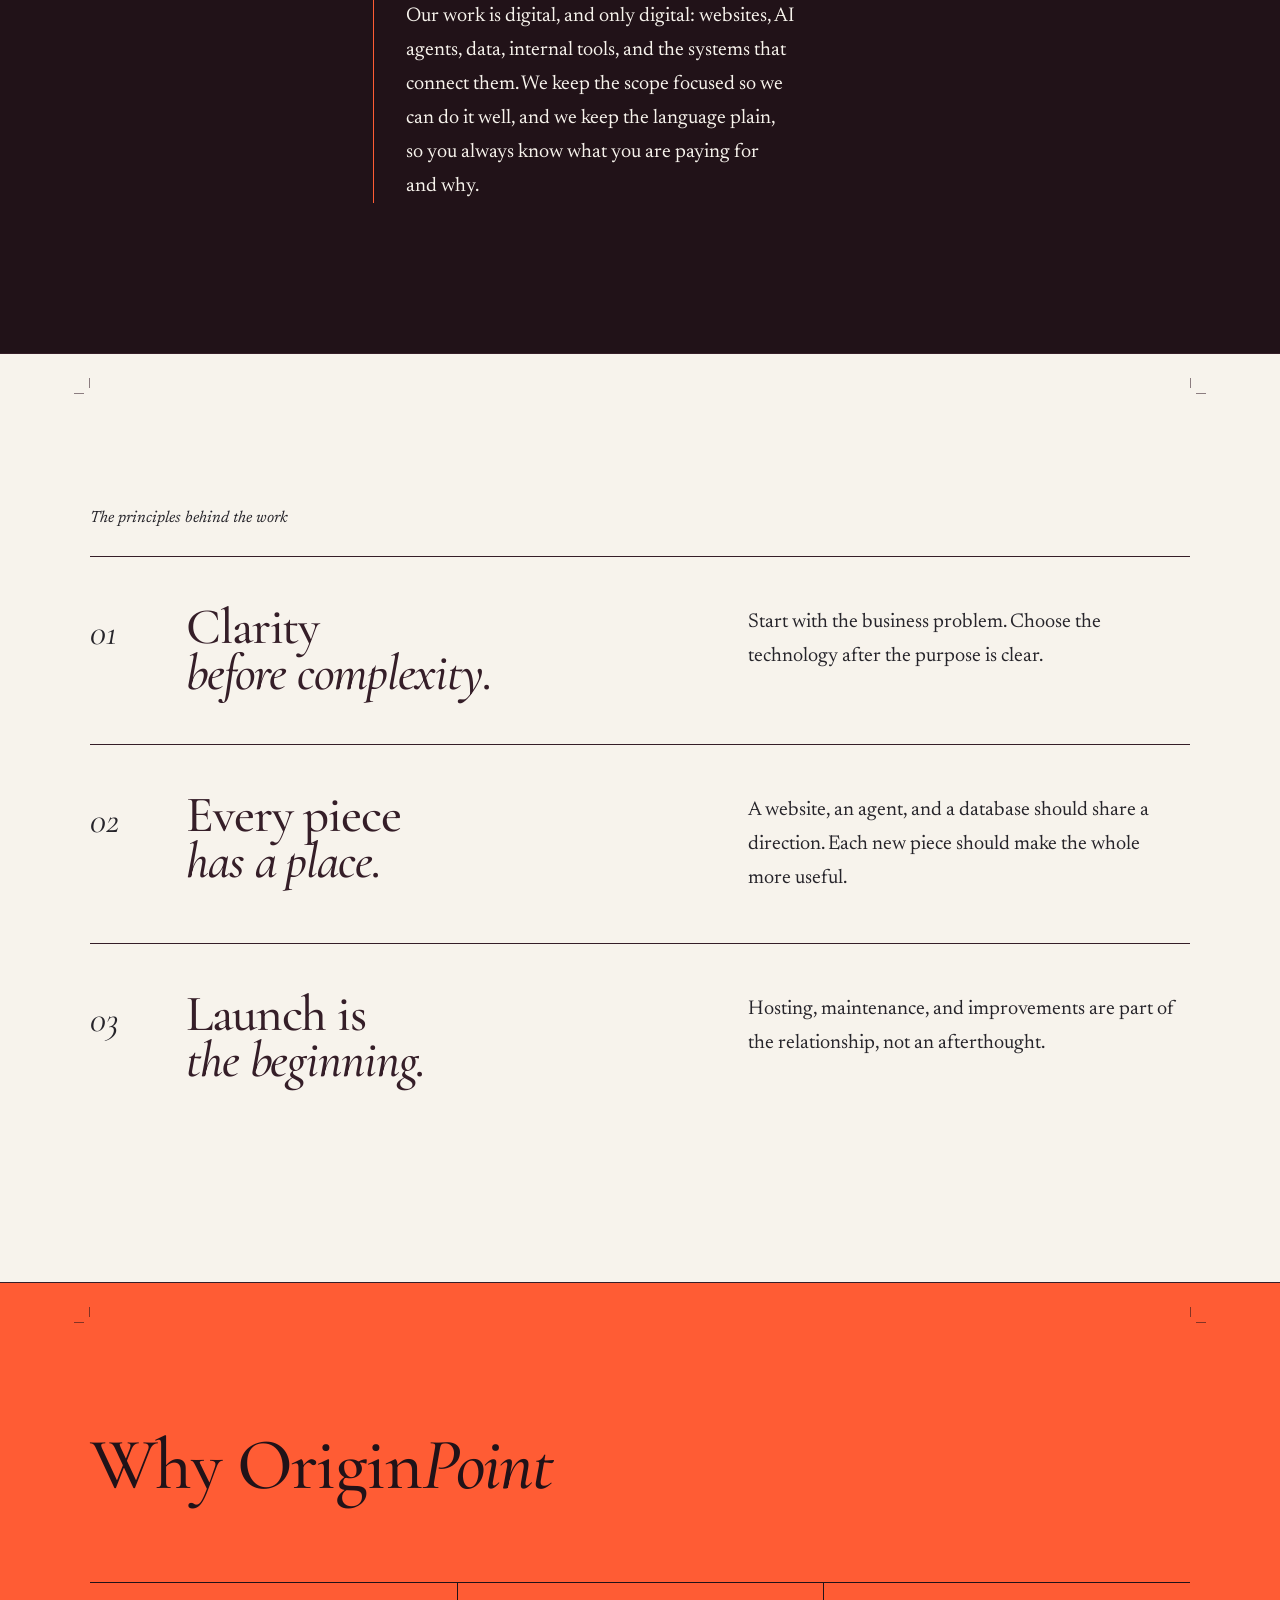
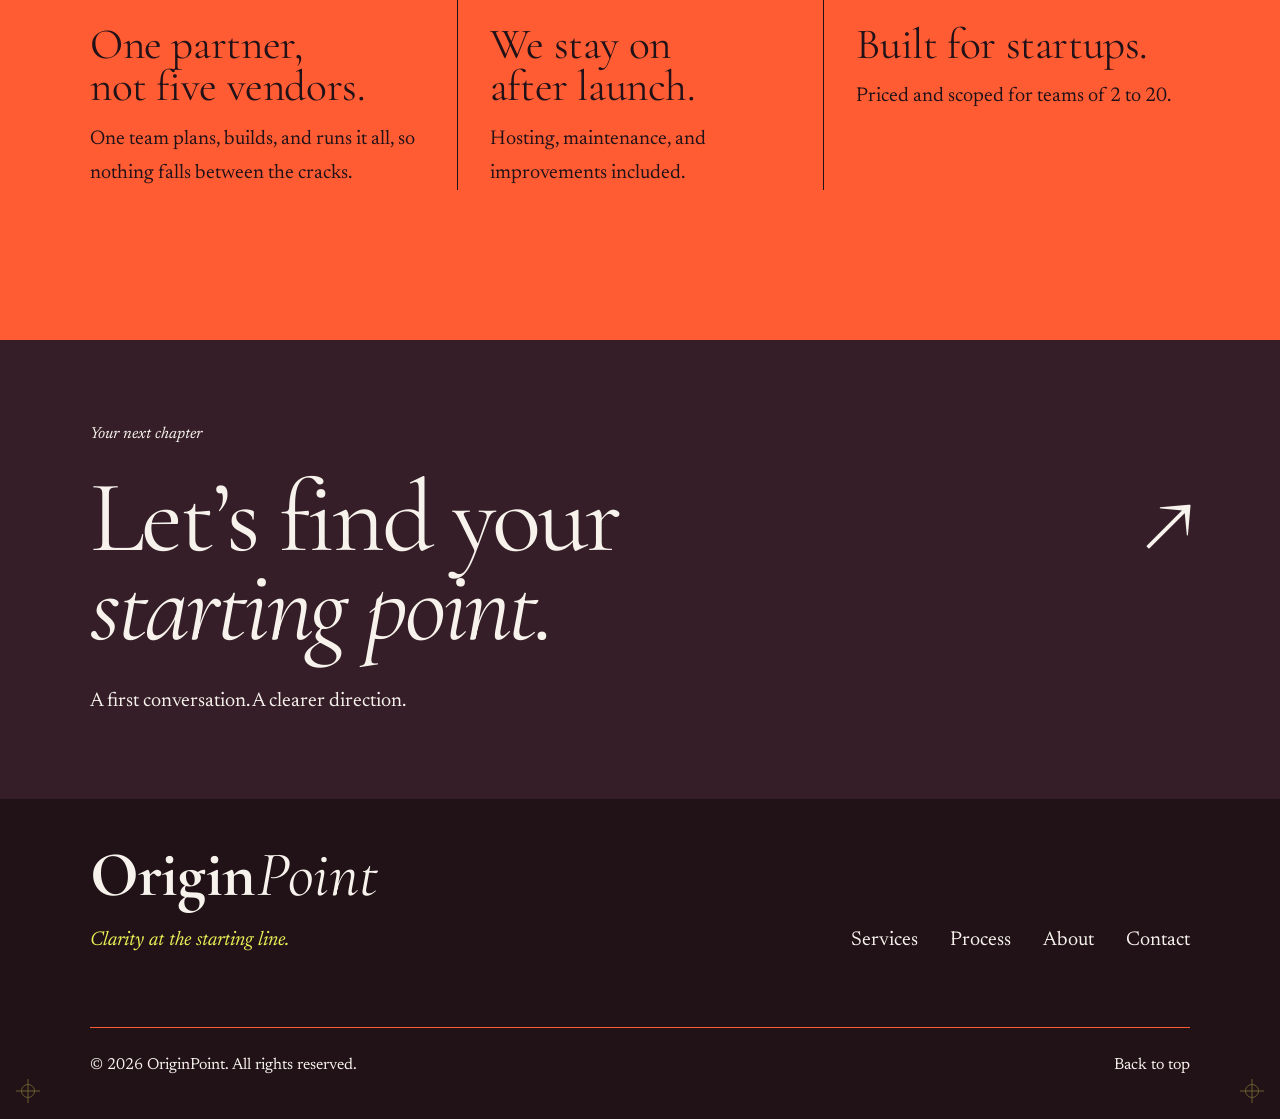
==== commit 325df30a: "Match live site to cinematic preview" ====
--- a/about.html
+++ b/about.html
@@ -18,7 +18,6 @@
   <link rel="preconnect" href="https://fonts.gstatic.com" crossorigin>
   <link rel="stylesheet" href="https://fonts.googleapis.com/css2?family=Cormorant+Garamond:ital,wght@0,300..700;1,300..700&family=Newsreader:ital,opsz,wght@0,6..72,300..700;1,6..72,300..700&display=swap">
   <link rel="stylesheet" href="styles.css">
-  <link rel="stylesheet" href="refinements.css?v=editorial-4">
   <link rel="stylesheet" href="flow.css">
 
   <!-- Flags that JS is available, so the menu and reveals can start in their resting state -->
@@ -54,9 +53,9 @@
     </div>
   </header>
 
-  <main id="main"><section class="page-intro section section--sky"><div class="container"><div class="folio"><span>OriginPoint / About OriginPoint</span><span>04 — 05</span></div><h1>The people behind<br><i>your digital systems.</i></h1><p class="page-lede">Our work is digital, and only digital: websites, AI agents, data, internal tools, and the systems that connect them.</p></div></section><section class="section section--ink" id="about" aria-labelledby="about-title">
+  <main id="main"><section class="page-intro section section--sky"><div class="container"><div class="folio"><span>OriginPoint / About OriginPoint</span><span>04 — 05</span></div><h1>A partner for<br><i>the whole journey.</i></h1><p class="page-lede">Our work is digital, and only digital: websites, AI agents, data, internal tools, and the systems that connect them.</p><div class="chapter-symbol" aria-hidden="true">04</div></div></section><section class="section section--ink" id="about" aria-labelledby="about-title">
       <div class="container about">
-        <h2 id="about-title">About OriginPoint</h2><p>Founded by Saged Ehab and Shado Badr.</p>
+        <h2 id="about-title">About</h2>
         <p class="pullquote">A partner for the whole journey, not a vendor for one part of it.</p>
 
         <div class="about__body">
@@ -86,7 +85,7 @@
           </li>
         </ul>
       </div>
-    </section><section class="section section--burgundy next-step"><div class="container"><p class="eyebrow">Talk through your project</p><a class="giant-link" href="contact.html">Let’s find your<br><i>starting point.</i><span aria-hidden="true">↗</span></a><p>A first conversation. A clearer direction.</p></div></section></main><footer class="site-footer">
+    </section><section class="section section--burgundy next-step"><div class="container"><p class="eyebrow">Your next chapter</p><a class="giant-link" href="contact.html">Let’s find your<br><i>starting point.</i><span aria-hidden="true">↗</span></a><p>A first conversation. A clearer direction.</p></div></section></main><footer class="site-footer">
     <svg class="reg reg--bl" aria-hidden="true" focusable="false"><use href="#reg-mark"/></svg>
     <svg class="reg reg--br" aria-hidden="true" focusable="false"><use href="#reg-mark"/></svg>
 
@@ -114,5 +113,5 @@
     </div>
   </footer>
 
-  <script src="site.js?v=editorial-1" defer></script>
+  <script src="site.js" defer></script>
   <script src="flow.js" defer></script></body></html>
